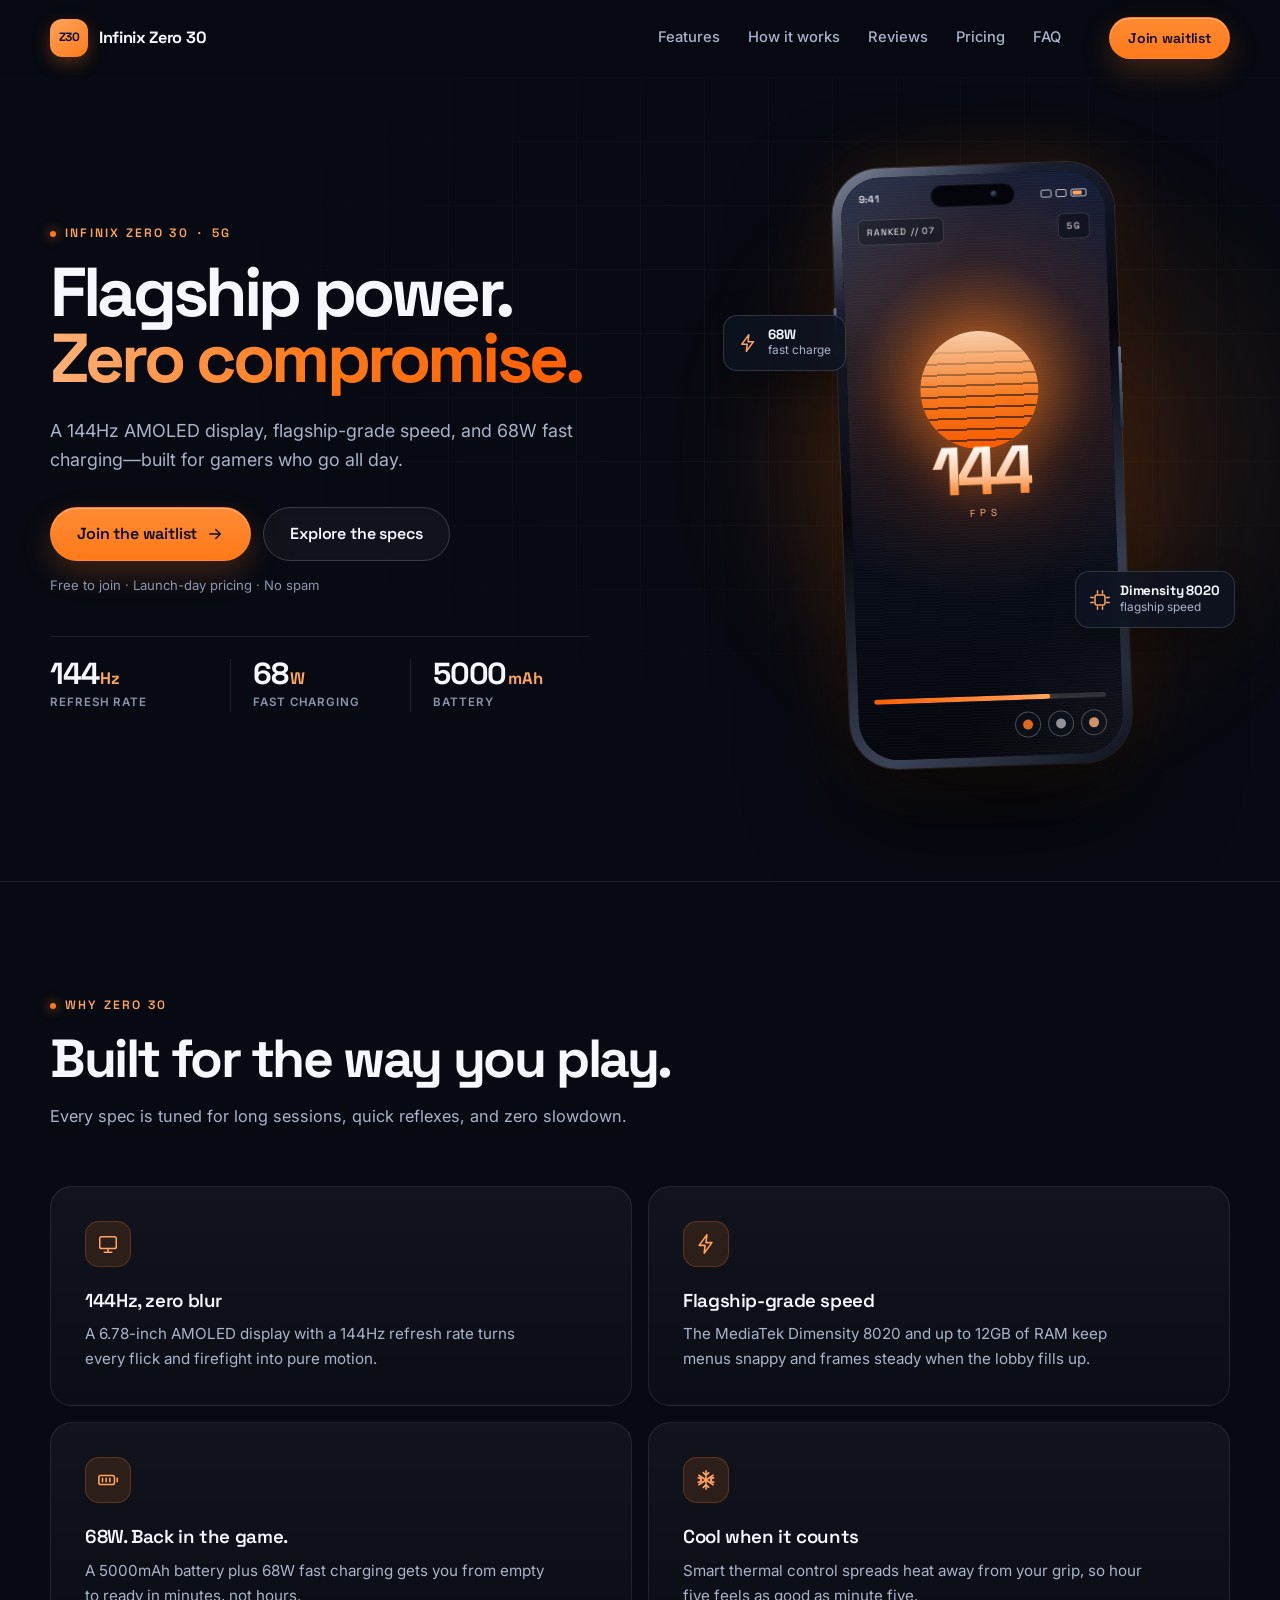
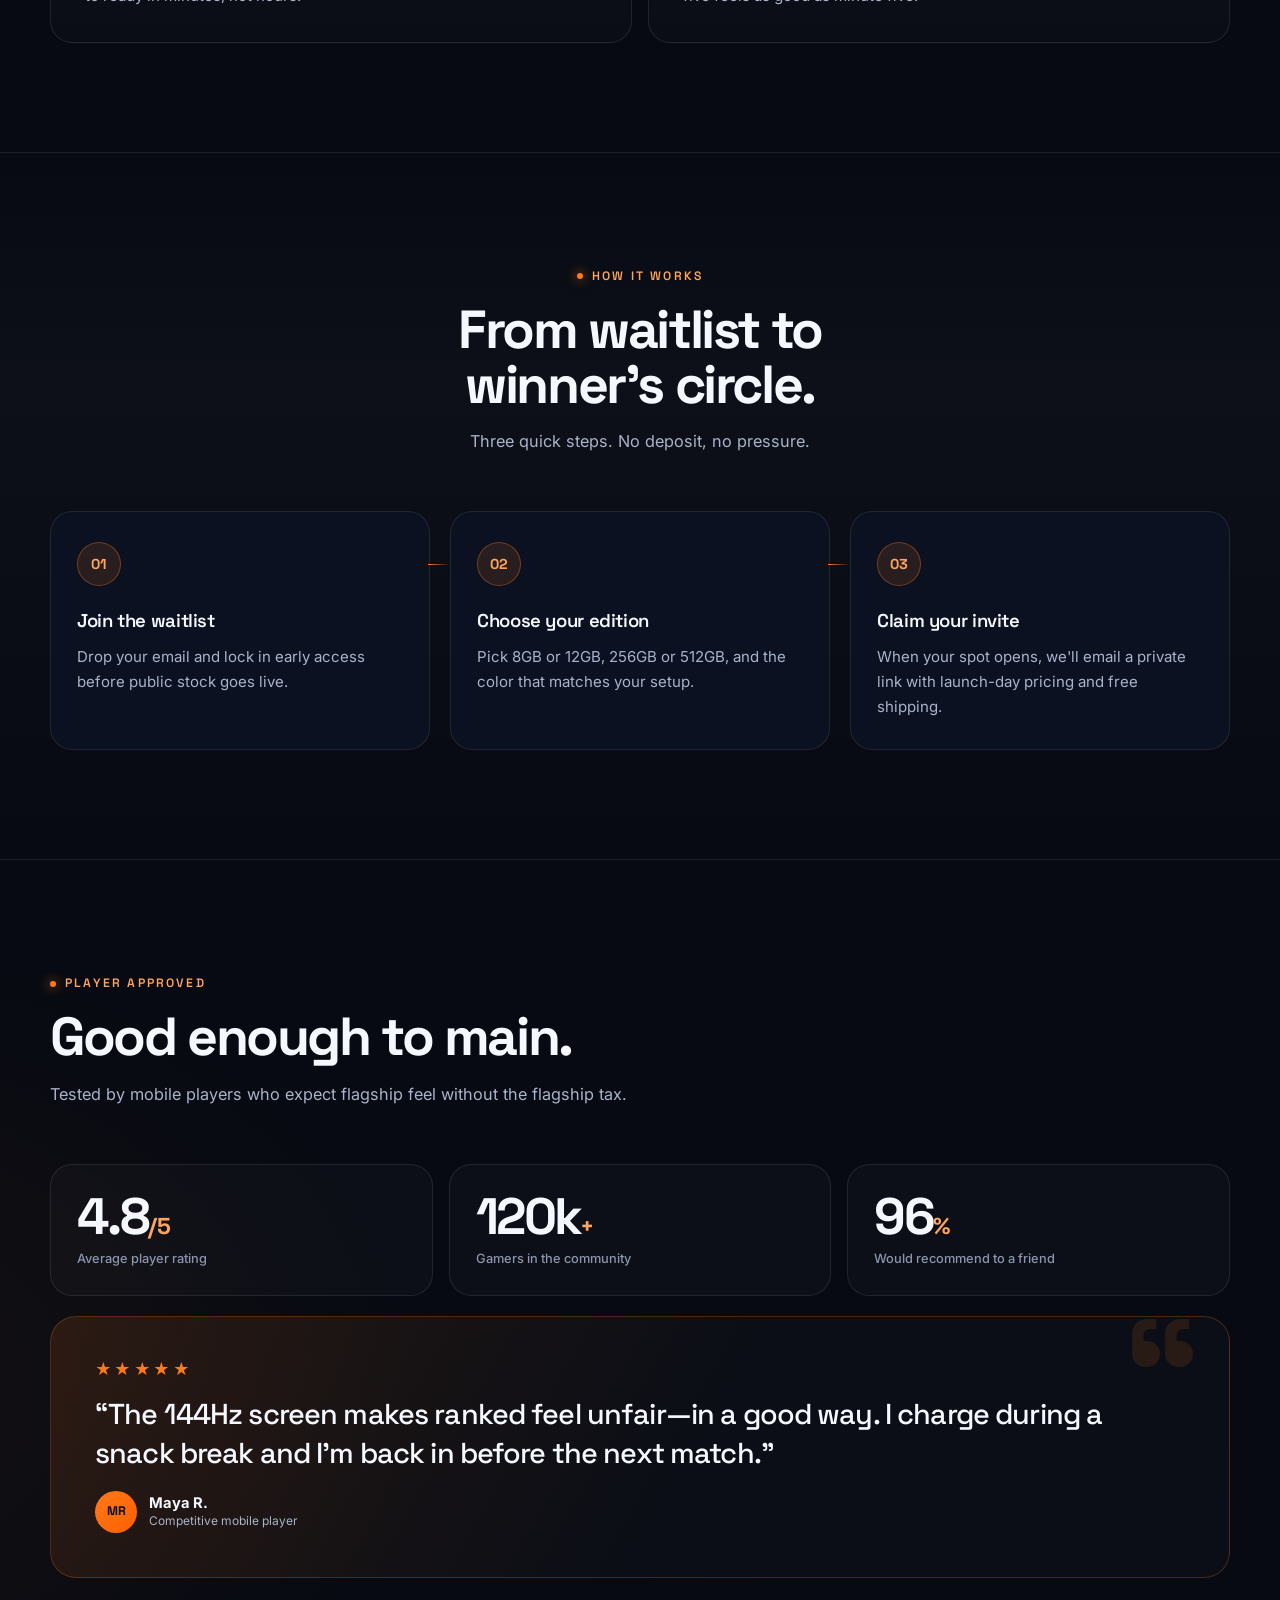
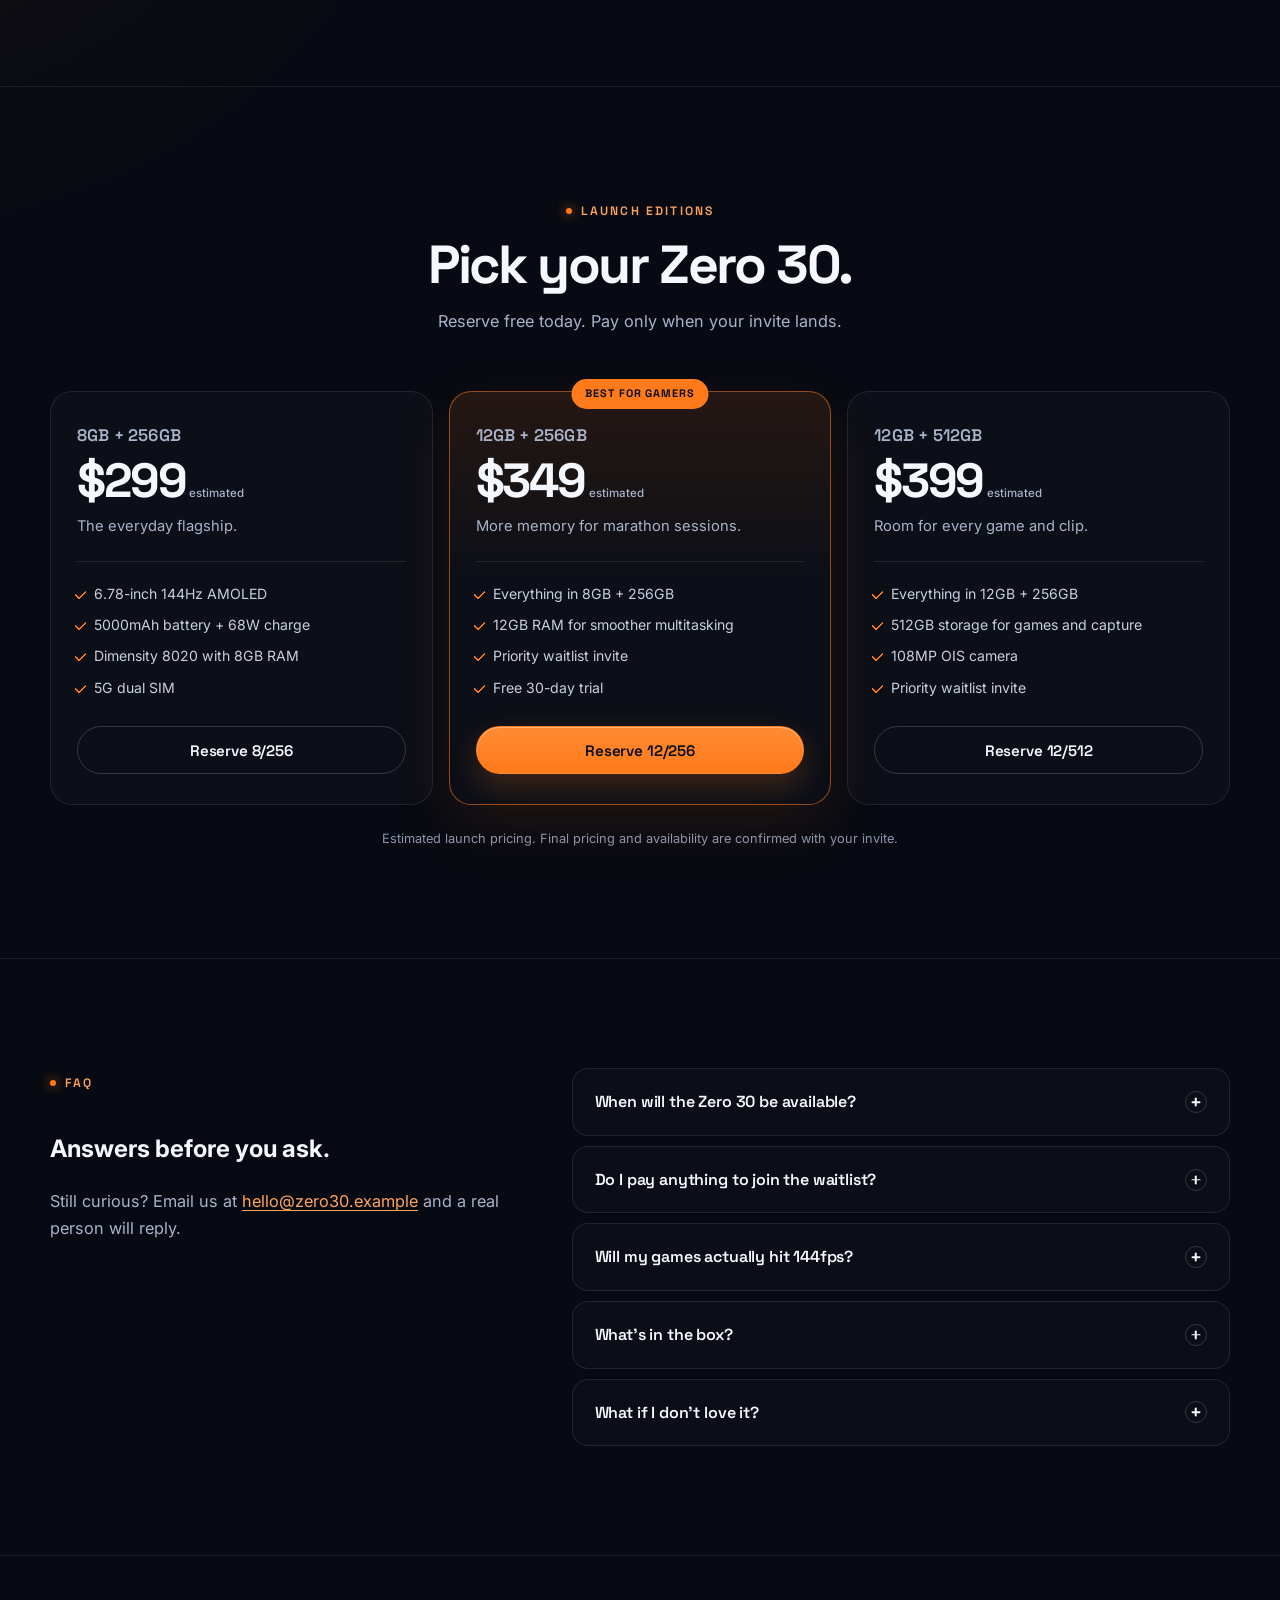
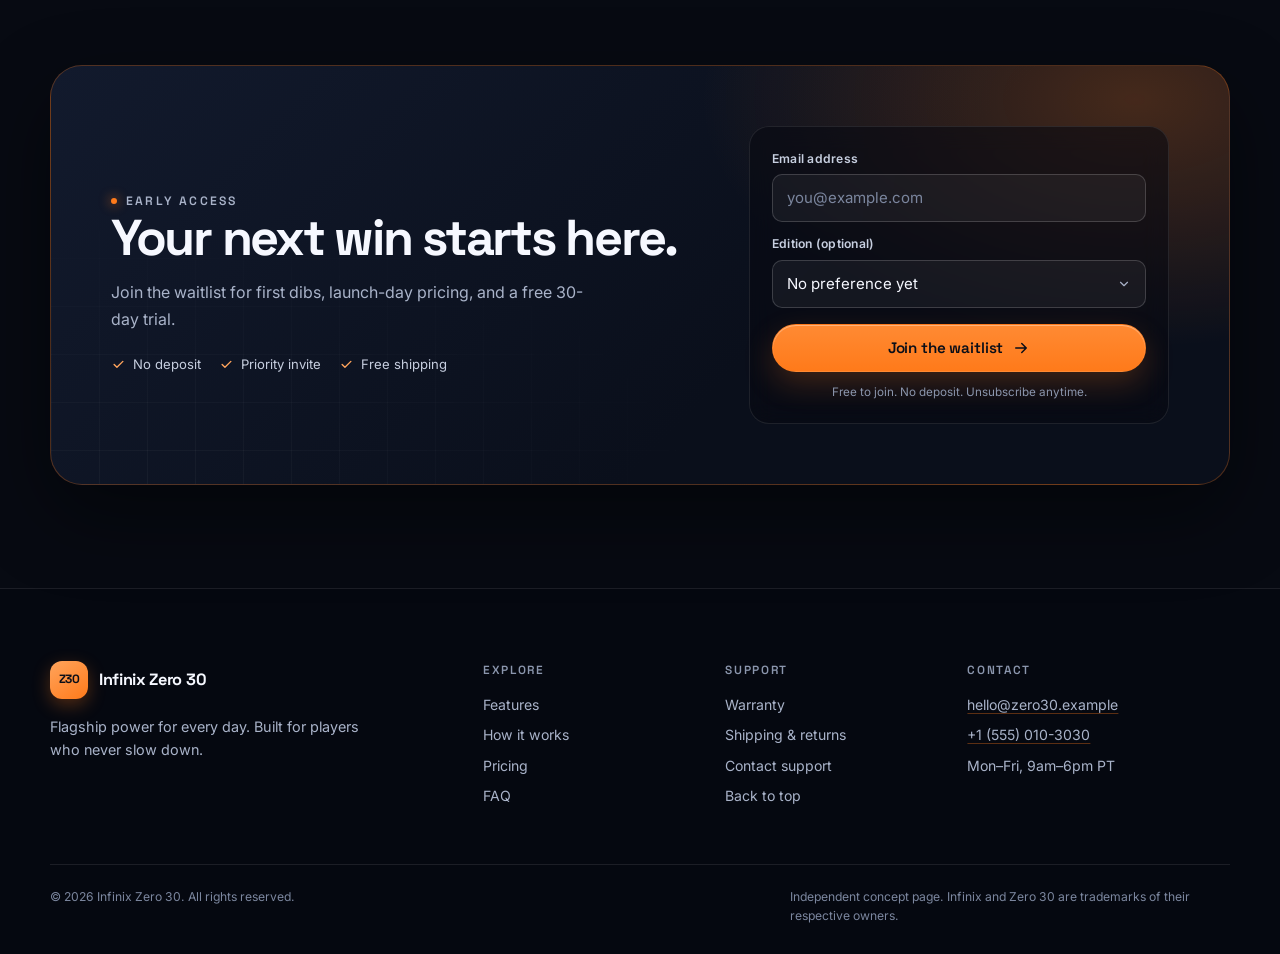
==== index.html @ e3f14ef0 "Save game and conversation for issue #2 Run: 40591193349" ====
<!DOCTYPE html>
<html lang="en">
<head>
  <meta charset="UTF-8">
  <meta name="viewport" content="width=device-width, initial-scale=1">
  <meta name="theme-color" content="#070a12">
  <meta name="description" content="Infinix Zero 30: a 144Hz flagship for gamers with 68W fast charging, 5G speed, and all-day battery. Join the free waitlist for early access.">
  <meta property="og:title" content="Infinix Zero 30 — Flagship Power. Zero Compromise.">
  <meta property="og:description" content="A 144Hz AMOLED display, flagship-grade speed, and 68W fast charging—built for gamers who go all day.">
  <meta property="og:type" content="website">
  <title>Infinix Zero 30 — Flagship Power. Zero Compromise.</title>
  <link rel="icon" href="data:image/svg+xml,%3Csvg xmlns='http://www.w3.org/2000/svg' viewBox='0 0 64 64'%3E%3Crect width='64' height='64' rx='16' fill='%23ff7a1a'/%3E%3Ctext x='32' y='44' font-family='Arial, sans-serif' font-size='30' font-weight='800' text-anchor='middle' fill='%23070a12'%3EZ30%3C/text%3E%3C/svg%3E">
  <link rel="preconnect" href="https://fonts.googleapis.com">
  <link rel="preconnect" href="https://fonts.gstatic.com" crossorigin>
  <link href="https://fonts.googleapis.com/css2?family=Inter:wght@400;500;600&family=Space+Grotesk:wght@500;600;700&display=swap" rel="stylesheet">
  <script>document.documentElement.classList.add('js');</script>
  <style>
    :root {
      --bg: #070a12;
      --bg-elev: #0b1120;
      --surface: #101728;
      --text: #f6f8ff;
      --muted: #a9b3c9;
      --faint: #8b96ad;
      --line: rgba(255, 255, 255, 0.09);
      --line-strong: rgba(255, 255, 255, 0.17);
      --orange: #ff7a1a;
      --orange-2: #ffa45c;
      --orange-deep: #ff5e00;
      --orange-dim: rgba(255, 122, 26, 0.12);
      --radius: 22px;
      --radius-sm: 14px;
      --shadow: 0 30px 80px rgba(0, 0, 0, 0.45);
      --container: 1180px;
      --font-display: "Space Grotesk", ui-sans-serif, system-ui, -apple-system, "Segoe UI", sans-serif;
      --font-body: "Inter", ui-sans-serif, system-ui, -apple-system, "Segoe UI", sans-serif;
      color-scheme: dark;
    }

    *, *::before, *::after { box-sizing: border-box; }

    html {
      scroll-behavior: smooth;
      scroll-padding-top: 96px;
      -webkit-text-size-adjust: 100%;
    }

    body {
      margin: 0;
      overflow-x: clip;
      background:
        radial-gradient(1100px 700px at 82% -10%, rgba(255, 122, 26, 0.13), transparent 60%),
        radial-gradient(900px 700px at -12% 52%, rgba(255, 122, 26, 0.05), transparent 65%),
        var(--bg);
      color: var(--text);
      font-family: var(--font-body);
      font-size: 16px;
      line-height: 1.6;
      -webkit-font-smoothing: antialiased;
      text-rendering: optimizeLegibility;
    }

    img, svg { display: block; max-width: 100%; }
    a { color: inherit; text-decoration: none; }
    button, input, select { font: inherit; }
    option { background: var(--surface); color: var(--text); }

    ::selection { background: var(--orange); color: #0a0e18; }

    :focus-visible {
      outline: 3px solid var(--orange);
      outline-offset: 3px;
      border-radius: 8px;
    }

    .container {
      width: min(var(--container), calc(100% - 48px));
      margin-inline: auto;
    }

    .skip-link {
      position: fixed;
      top: 12px;
      left: 12px;
      z-index: 1000;
      padding: 12px 18px;
      border-radius: 10px;
      background: var(--orange);
      color: #0a0e18;
      font-weight: 700;
      transform: translateY(-160%);
      transition: transform 0.2s ease;
    }
    .skip-link:focus { transform: none; }
    #main:focus { outline: none; }

    .js [data-reveal] {
      opacity: 0;
      transform: translateY(20px);
      transition: opacity 0.7s ease, transform 0.7s cubic-bezier(0.2, 0.8, 0.2, 1);
      transition-delay: var(--delay, 0ms);
    }
    .js [data-reveal].is-visible { opacity: 1; transform: none; }

    .site-header {
      position: sticky;
      top: 0;
      z-index: 100;
      background: rgba(7, 10, 18, 0.72);
      border-bottom: 1px solid transparent;
      backdrop-filter: blur(18px);
      -webkit-backdrop-filter: blur(18px);
      transition: background 0.25s ease, border-color 0.25s ease, box-shadow 0.25s ease;
    }
    .site-header.is-scrolled {
      background: rgba(7, 10, 18, 0.92);
      border-bottom-color: var(--line);
      box-shadow: 0 10px 30px rgba(0, 0, 0, 0.26);
    }

    .scroll-progress {
      position: absolute;
      left: 0;
      bottom: -1px;
      width: 100%;
      height: 2px;
      background: linear-gradient(90deg, var(--orange-deep), var(--orange-2));
      transform: scaleX(0);
      transform-origin: left;
      will-change: transform;
      pointer-events: none;
    }

    .header-inner {
      display: flex;
      align-items: center;
      gap: 28px;
      min-height: 76px;
    }

    .brand {
      display: inline-flex;
      align-items: center;
      gap: 11px;
      font-family: var(--font-display);
      font-weight: 700;
      letter-spacing: -0.02em;
      white-space: nowrap;
    }
    .brand-mark {
      display: grid;
      place-items: center;
      width: 38px;
      height: 38px;
      border-radius: 12px;
      background: linear-gradient(145deg, var(--orange-2), var(--orange));
      color: #0a0e18;
      font-size: 12px;
      font-weight: 800;
      letter-spacing: -0.04em;
      box-shadow: 0 6px 18px rgba(255, 122, 26, 0.3);
    }
    .brand-text { font-size: 1.02rem; line-height: 1.1; }
    .brand-text strong { font-weight: 700; }

    .primary-nav { margin-left: auto; }
    .nav-list {
      display: flex;
      align-items: center;
      gap: 4px;
      margin: 0;
      padding: 0;
      list-style: none;
    }
    .nav-link {
      display: inline-flex;
      align-items: center;
      min-height: 44px;
      padding: 0 12px;
      border-radius: 10px;
      color: var(--muted);
      font-size: 0.92rem;
      font-weight: 500;
      transition: color 0.2s ease, background 0.2s ease;
    }
    .nav-link:hover { color: var(--text); background: rgba(255, 255, 255, 0.05); }
    .nav-link[aria-current="true"] {
      color: var(--orange-2);
      background: rgba(255, 122, 26, 0.1);
    }
    .nav-cta-item { display: none; }

    .header-actions {
      display: flex;
      align-items: center;
      gap: 10px;
      margin-left: 8px;
    }

    .menu-toggle {
      display: none;
      align-items: center;
      justify-content: center;
      width: 44px;
      height: 44px;
      padding: 0;
      border: 1px solid var(--line-strong);
      border-radius: 12px;
      background: rgba(255, 255, 255, 0.04);
      color: var(--text);
      cursor: pointer;
    }
    .menu-icon { display: grid; gap: 4px; width: 20px; }
    .menu-icon span {
      display: block;
      height: 2px;
      border-radius: 2px;
      background: currentColor;
      transition: transform 0.2s ease, opacity 0.2s ease;
    }
    .site-header.menu-open .menu-icon span:nth-child(1) { transform: translateY(6px) rotate(45deg); }
    .site-header.menu-open .menu-icon span:nth-child(2) { opacity: 0; }
    .site-header.menu-open .menu-icon span:nth-child(3) { transform: translateY(-6px) rotate(-45deg); }

    .btn {
      display: inline-flex;
      align-items: center;
      justify-content: center;
      gap: 9px;
      min-height: 48px;
      padding: 0 22px;
      border: 1px solid transparent;
      border-radius: 999px;
      font-family: var(--font-display);
      font-size: 0.95rem;
      font-weight: 600;
      line-height: 1;
      letter-spacing: -0.01em;
      text-align: center;
      cursor: pointer;
      transition: transform 0.2s ease, background 0.2s ease, border-color 0.2s ease, box-shadow 0.2s ease, color 0.2s ease;
    }
    .btn svg { width: 18px; height: 18px; flex: none; transition: transform 0.2s ease; }
    .btn:hover .arrow { transform: translateX(3px); }
    .btn-primary {
      background: linear-gradient(180deg, #ff8a33, var(--orange));
      color: #0a0e18;
      box-shadow: 0 12px 30px rgba(255, 122, 26, 0.22), inset 0 1px 0 rgba(255, 255, 255, 0.35);
    }
    .btn-primary:hover {
      background: linear-gradient(180deg, #ff9a4d, var(--orange-2));
      transform: translateY(-2px);
      box-shadow: 0 16px 36px rgba(255, 122, 26, 0.32);
    }
    .btn-ghost {
      background: rgba(255, 255, 255, 0.04);
      border-color: var(--line-strong);
      color: var(--text);
      backdrop-filter: blur(6px);
      -webkit-backdrop-filter: blur(6px);
    }
    .btn-ghost:hover {
      background: rgba(255, 255, 255, 0.08);
      border-color: rgba(255, 255, 255, 0.3);
      transform: translateY(-2px);
    }
    .btn-outline { background: transparent; border-color: var(--line-strong); color: var(--text); }
    .btn-outline:hover { background: var(--orange-dim); border-color: var(--orange); color: var(--orange-2); }
    .btn-small { min-height: 42px; padding: 0 18px; font-size: 0.88rem; }
    .btn-lg { min-height: 54px; padding: 0 26px; font-size: 1rem; }

    .hero {
      position: relative;
      overflow: clip;
      padding-block: clamp(52px, 7vw, 88px) clamp(72px, 9vw, 122px);
    }
    .hero::before {
      content: "";
      position: absolute;
      inset: 0;
      background-image:
        linear-gradient(rgba(255, 255, 255, 0.035) 1px, transparent 1px),
        linear-gradient(90deg, rgba(255, 255, 255, 0.035) 1px, transparent 1px);
      background-size: 64px 64px;
      -webkit-mask-image: radial-gradient(ellipse 78% 68% at 68% 34%, #000 18%, transparent 74%);
      mask-image: radial-gradient(ellipse 78% 68% at 68% 34%, #000 18%, transparent 74%);
      pointer-events: none;
    }
    .hero-glow {
      position: absolute;
      top: 2%;
      right: -8%;
      width: min(720px, 70vw);
      aspect-ratio: 1;
      border-radius: 50%;
      background: radial-gradient(circle, rgba(255, 122, 26, 0.18), transparent 66%);
      filter: blur(24px);
      pointer-events: none;
    }

    .hero-grid {
      position: relative;
      z-index: 1;
      display: grid;
      grid-template-columns: minmax(0, 1.12fr) minmax(0, 0.88fr);
      gap: clamp(32px, 4vw, 56px);
      align-items: center;
    }

    .eyebrow {
      display: inline-flex;
      align-items: center;
      gap: 9px;
      margin: 0 0 18px;
      color: var(--orange-2);
      font-family: var(--font-display);
      font-size: 0.76rem;
      font-weight: 600;
      letter-spacing: 0.18em;
      line-height: 1.4;
      text-transform: uppercase;
    }
    .eyebrow::before {
      content: "";
      width: 6px;
      height: 6px;
      flex: none;
      border-radius: 50%;
      background: var(--orange);
      box-shadow: 0 0 12px var(--orange);
    }

    .hero h1 {
      margin: 0;
      font-family: var(--font-display);
      font-size: clamp(2.9rem, 5.4vw, 4.5rem);
      font-weight: 700;
      line-height: 0.95;
      letter-spacing: -0.055em;
      text-wrap: balance;
    }
    .accent-text {
      background: linear-gradient(100deg, #ffb27a 0%, var(--orange) 48%, var(--orange-deep) 100%);
      -webkit-background-clip: text;
      background-clip: text;
      color: transparent;
    }
    .hero-sub {
      max-width: 52ch;
      margin: 24px 0 0;
      color: var(--muted);
      font-size: clamp(1.03rem, 1.4vw, 1.16rem);
      line-height: 1.65;
    }
    .hero-actions {
      display: flex;
      flex-wrap: wrap;
      gap: 12px;
      margin-top: 32px;
    }
    .hero-note {
      margin: 14px 0 0;
      color: var(--faint);
      font-size: 0.82rem;
    }

    .hero-stats {
      display: grid;
      grid-template-columns: repeat(3, minmax(0, 1fr));
      max-width: 540px;
      margin: 40px 0 0;
      padding: 22px 0 0;
      border-top: 1px solid var(--line);
    }
    .hero-stats > div { display: flex; flex-direction: column; min-width: 0; }
    .hero-stats > div + div { padding-left: 22px; border-left: 1px solid var(--line); }
    .hero-stats dt {
      order: 2;
      margin-top: 4px;
      color: var(--faint);
      font-size: 0.72rem;
      font-weight: 600;
      letter-spacing: 0.08em;
      text-transform: uppercase;
    }
    .hero-stats dd {
      order: 1;
      margin: 0;
      font-family: var(--font-display);
      font-size: clamp(1.45rem, 2.4vw, 1.9rem);
      font-weight: 700;
      line-height: 1;
      letter-spacing: -0.04em;
    }
    .hero-stats dd span {
      margin-left: 2px;
      color: var(--orange-2);
      font-size: 0.55em;
      letter-spacing: 0;
    }

    .hero-visual {
      position: relative;
      display: grid;
      place-items: center;
      min-width: 0;
    }
    .hero-halo {
      position: absolute;
      width: min(580px, 100%);
      aspect-ratio: 1;
      border-radius: 50%;
      background: radial-gradient(circle, rgba(255, 122, 26, 0.3), rgba(255, 122, 26, 0.05) 46%, transparent 70%);
      filter: blur(24px);
      pointer-events: none;
    }
    .phone-stage {
      position: relative;
      display: grid;
      place-items: center;
      width: min(100%, 540px);
      min-height: clamp(520px, 46vw, 630px);
    }

    .phone {
      position: relative;
      z-index: 2;
      width: clamp(248px, 22vw, 298px);
      aspect-ratio: 9 / 19.2;
      padding: 9px;
      border-radius: 48px;
      background: linear-gradient(145deg, #7f879b 0%, #1a2030 18%, #06080d 45%, #3b4357 78%, #0e121c 100%);
      box-shadow:
        0 40px 100px rgba(0, 0, 0, 0.65),
        0 0 0 1px rgba(255, 255, 255, 0.14),
        0 0 80px rgba(255, 122, 26, 0.16);
      transform: rotate(-2deg);
      animation: float 7s ease-in-out infinite;
    }
    .phone::before,
    .phone::after {
      content: "";
      position: absolute;
      width: 3px;
      border-radius: 3px;
      background: linear-gradient(#697289, #222938);
    }
    .phone::before { left: -2px; top: 23%; height: 50px; }
    .phone::after { right: -2px; top: 31%; height: 82px; }

    .phone-screen {
      position: relative;
      height: 100%;
      overflow: hidden;
      isolation: isolate;
      border-radius: 40px;
      background: #070b14;
    }
    .phone-screen::after {
      content: "";
      position: absolute;
      inset: 0;
      z-index: 8;
      background: linear-gradient(120deg, rgba(255, 255, 255, 0.1) 0%, transparent 28%, transparent 72%, rgba(255, 255, 255, 0.04) 100%);
      pointer-events: none;
    }
    .phone-notch {
      position: absolute;
      top: 10px;
      left: 50%;
      z-index: 10;
      width: 84px;
      height: 22px;
      border-radius: 999px;
      background: #03050a;
      box-shadow: inset 0 0 0 1px rgba(255, 255, 255, 0.06);
      transform: translateX(-50%);
    }
    .phone-notch::after {
      content: "";
      position: absolute;
      top: 7px;
      right: 17px;
      width: 7px;
      height: 7px;
      border-radius: 50%;
      background: radial-gradient(circle at 35% 35%, #4a5570, #0a0d14 70%);
    }
    .phone-status {
      position: absolute;
      top: 0;
      left: 0;
      z-index: 9;
      display: flex;
      align-items: center;
      justify-content: space-between;
      width: 100%;
      padding: 14px 18px 0;
      color: rgba(255, 255, 255, 0.88);
      font-family: var(--font-display);
      font-size: 10px;
      font-weight: 600;
      letter-spacing: 0.02em;
    }
    .status-icons { display: inline-flex; align-items: center; gap: 4px; }
    .status-icons i { display: inline-block; width: 11px; height: 8px; border: 1px solid rgba(255, 255, 255, 0.7); border-radius: 2px; }
    .status-icons i:last-child { width: 16px; position: relative; }
    .status-icons i:last-child::after {
      content: "";
      position: absolute;
      inset: 1px;
      border-radius: 1px;
      background: linear-gradient(90deg, var(--orange-2) 76%, transparent 76%);
    }

    .game-scene {
      position: absolute;
      inset: 0;
      overflow: hidden;
      background:
        radial-gradient(circle at 50% 34%, rgba(255, 122, 26, 0.5) 0%, rgba(255, 90, 0, 0.13) 28%, transparent 56%),
        linear-gradient(180deg, #121d38 0%, #0a1020 46%, #05070d 100%);
    }
    .game-scene::before {
      content: "";
      position: absolute;
      inset: 0;
      background-image: repeating-linear-gradient(0deg, rgba(255, 255, 255, 0.035) 0 1px, transparent 1px 3px);
      opacity: 0.55;
      pointer-events: none;
    }
    .game-sun {
      position: absolute;
      top: 37%;
      left: 50%;
      width: 118px;
      aspect-ratio: 1;
      border-radius: 50%;
      background: linear-gradient(180deg, #ffd7b3, var(--orange) 58%, var(--orange-deep));
      box-shadow: 0 0 70px rgba(255, 122, 26, 0.7);
      transform: translate(-50%, -50%);
      opacity: 0.95;
    }
    .game-sun::after {
      content: "";
      position: absolute;
      inset: 0;
      border-radius: 50%;
      background: repeating-linear-gradient(180deg, transparent 0 9px, rgba(10, 14, 24, 0.62) 9px 11px);
      -webkit-mask-image: linear-gradient(180deg, transparent 8%, #000 60%);
      mask-image: linear-gradient(180deg, transparent 8%, #000 60%);
    }
    .game-grid {
      position: absolute;
      right: -46%;
      bottom: -13%;
      left: -46%;
      height: 55%;
      background-image:
        linear-gradient(rgba(255, 122, 26, 0.42) 1px, transparent 1px),
        linear-gradient(90deg, rgba(255, 122, 26, 0.42) 1px, transparent 1px);
      background-size: 38px 28px;
      opacity: 0.55;
      transform: perspective(240px) rotateX(58deg);
      transform-origin: bottom center;
      -webkit-mask-image: linear-gradient(transparent 0%, #000 34%);
      mask-image: linear-gradient(transparent 0%, #000 34%);
    }
    .game-hud-top {
      position: absolute;
      top: 42px;
      right: 16px;
      left: 16px;
      z-index: 4;
      display: flex;
      justify-content: space-between;
      color: #fff;
      font-family: var(--font-display);
      font-size: 9px;
      letter-spacing: 0.12em;
      text-transform: uppercase;
    }
    .hud-pill {
      padding: 5px 8px;
      border: 1px solid rgba(255, 255, 255, 0.14);
      border-radius: 6px;
      background: rgba(8, 12, 22, 0.55);
      backdrop-filter: blur(6px);
      -webkit-backdrop-filter: blur(6px);
    }
    .fps-block {
      position: absolute;
      top: 53%;
      left: 50%;
      z-index: 3;
      font-family: var(--font-display);
      text-align: center;
      transform: translate(-50%, -50%);
    }
    .fps-block strong {
      display: block;
      font-size: 68px;
      font-weight: 700;
      line-height: 0.8;
      letter-spacing: -0.08em;
      background: linear-gradient(180deg, #fff, #ffc49a 58%, var(--orange));
      -webkit-background-clip: text;
      background-clip: text;
      color: transparent;
      filter: drop-shadow(0 6px 20px rgba(255, 122, 26, 0.35));
    }
    .fps-block span {
      display: block;
      margin-top: 7px;
      margin-left: 0.5em;
      color: #ffb27a;
      font-size: 10px;
      letter-spacing: 0.5em;
      text-transform: uppercase;
    }
    .game-hud-bottom {
      position: absolute;
      right: 16px;
      bottom: 18px;
      left: 16px;
      z-index: 4;
    }
    .health {
      height: 5px;
      margin-bottom: 12px;
      overflow: hidden;
      border-radius: 999px;
      background: rgba(255, 255, 255, 0.14);
    }
    .health span {
      display: block;
      width: 76%;
      height: 100%;
      border-radius: inherit;
      background: linear-gradient(90deg, var(--orange-deep), var(--orange-2));
      box-shadow: 0 0 12px rgba(255, 122, 26, 0.8);
    }
    .abilities { display: flex; justify-content: flex-end; gap: 7px; }
    .abilities i {
      position: relative;
      width: 26px;
      height: 26px;
      border: 1px solid rgba(255, 255, 255, 0.25);
      border-radius: 50%;
      background: rgba(8, 12, 22, 0.55);
    }
    .abilities i::after {
      content: "";
      position: absolute;
      inset: 7px;
      border-radius: 50%;
      background: rgba(255, 122, 26, 0.85);
    }
    .abilities i:nth-child(2)::after { background: rgba(255, 255, 255, 0.55); }
    .abilities i:nth-child(3)::after { background: rgba(255, 178, 122, 0.8); }

    .spec-chip {
      position: absolute;
      z-index: 3;
      display: flex;
      align-items: center;
      gap: 10px;
      max-width: 190px;
      padding: 11px 14px;
      border: 1px solid rgba(255, 255, 255, 0.15);
      border-radius: 14px;
      background: rgba(14, 20, 34, 0.84);
      box-shadow: 0 18px 40px rgba(0, 0, 0, 0.35);
      color: var(--muted);
      font-size: 0.74rem;
      line-height: 1.35;
      backdrop-filter: blur(14px);
      -webkit-backdrop-filter: blur(14px);
      animation: chipFloat 7s ease-in-out infinite;
    }
    .spec-chip svg { width: 20px; height: 20px; flex: none; color: var(--orange-2); }
    .spec-chip strong {
      display: block;
      color: var(--text);
      font-family: var(--font-display);
      font-size: 0.84rem;
      letter-spacing: -0.01em;
      line-height: 1.2;
    }
    .chip-charge { top: 25%; left: -2%; }
    .chip-chipset { right: -1%; bottom: 23%; animation-delay: -3.5s; }

    .section {
      position: relative;
      padding-block: clamp(72px, 8.5vw, 118px);
      border-top: 1px solid var(--line);
    }
    .section-head { max-width: 720px; margin-bottom: clamp(34px, 5vw, 56px); }
    .section-head.center { margin-inline: auto; text-align: center; }
    .section-head h2 {
      margin: 0;
      font-family: var(--font-display);
      font-size: clamp(2rem, 4.2vw, 3.35rem);
      font-weight: 700;
      line-height: 1.02;
      letter-spacing: -0.045em;
      text-wrap: balance;
    }
    .section-sub {
      max-width: 60ch;
      margin: 16px 0 0;
      color: var(--muted);
      font-size: 1.02rem;
      line-height: 1.65;
    }
    .section-head.center .section-sub { margin-inline: auto; }
    .section-sub a {
      color: var(--orange-2);
      text-decoration: underline;
      text-decoration-thickness: 1px;
      text-underline-offset: 3px;
    }
    .section-sub a:hover { color: var(--text); }

    .feature-grid {
      display: grid;
      grid-template-columns: repeat(2, minmax(0, 1fr));
      gap: 16px;
      margin: 0;
      padding: 0;
      list-style: none;
    }
    .feature-card {
      position: relative;
      overflow: hidden;
      padding: clamp(24px, 3vw, 34px);
      border: 1px solid var(--line);
      border-radius: var(--radius);
      background: linear-gradient(180deg, rgba(255, 255, 255, 0.045), rgba(255, 255, 255, 0.015));
      transition: transform 0.25s ease, border-color 0.25s ease, background 0.25s ease;
    }
    .feature-card::after {
      content: "";
      position: absolute;
      inset: 0;
      background: radial-gradient(420px 210px at 100% 0%, rgba(255, 122, 26, 0.14), transparent 70%);
      opacity: 0;
      transition: opacity 0.25s ease;
      pointer-events: none;
    }
    .feature-card:hover {
      transform: translateY(-4px);
      border-color: rgba(255, 122, 26, 0.4);
      background: linear-gradient(180deg, rgba(255, 255, 255, 0.06), rgba(255, 255, 255, 0.02));
    }
    .feature-card:hover::after { opacity: 1; }
    .feature-icon {
      display: grid;
      place-items: center;
      width: 46px;
      height: 46px;
      margin-bottom: 22px;
      border: 1px solid rgba(255, 122, 26, 0.25);
      border-radius: 14px;
      background: var(--orange-dim);
      color: var(--orange-2);
    }
    .feature-icon svg { width: 22px; height: 22px; }
    .feature-card h3 {
      margin: 0 0 9px;
      font-family: var(--font-display);
      font-size: 1.17rem;
      font-weight: 600;
      line-height: 1.25;
      letter-spacing: -0.02em;
    }
    .feature-card p {
      max-width: 46ch;
      margin: 0;
      color: var(--muted);
      font-size: 0.95rem;
      line-height: 1.65;
    }

    .how { background: linear-gradient(180deg, transparent, rgba(255, 255, 255, 0.022) 32%, transparent); }
    .steps {
      display: grid;
      grid-template-columns: repeat(3, minmax(0, 1fr));
      gap: 20px;
      margin: 0;
      padding: 0;
      list-style: none;
    }
    .step {
      position: relative;
      padding: 30px 26px 30px;
      border: 1px solid var(--line);
      border-radius: var(--radius);
      background: var(--bg-elev);
    }
    .step:not(:last-child)::after {
      content: "";
      position: absolute;
      top: 52px;
      right: -21px;
      width: 22px;
      height: 1px;
      background: linear-gradient(90deg, var(--orange), transparent);
    }
    .step-num {
      display: inline-flex;
      align-items: center;
      justify-content: center;
      width: 44px;
      height: 44px;
      margin-bottom: 20px;
      border: 1px solid rgba(255, 122, 26, 0.35);
      border-radius: 50%;
      background: var(--orange-dim);
      color: var(--orange-2);
      font-family: var(--font-display);
      font-size: 0.9rem;
      font-weight: 700;
    }
    .step h3 {
      margin: 0 0 9px;
      font-family: var(--font-display);
      font-size: 1.16rem;
      font-weight: 600;
      letter-spacing: -0.02em;
    }
    .step p { margin: 0; color: var(--muted); font-size: 0.94rem; line-height: 1.65; }

    .proof-stats {
      display: grid;
      grid-template-columns: repeat(3, minmax(0, 1fr));
      gap: 16px;
      margin: 0 0 20px;
    }
    .proof-stats > div {
      display: flex;
      flex-direction: column;
      padding: 26px;
      border: 1px solid var(--line);
      border-radius: var(--radius);
      background: rgba(255, 255, 255, 0.025);
    }
    .proof-stats dt {
      order: 2;
      margin-top: 8px;
      color: var(--faint);
      font-size: 0.8rem;
      font-weight: 500;
      line-height: 1.45;
    }
    .proof-stats dd {
      order: 1;
      margin: 0;
      font-family: var(--font-display);
      font-size: clamp(2.15rem, 4vw, 3.2rem);
      font-weight: 700;
      line-height: 1;
      letter-spacing: -0.05em;
    }
    .proof-stats dd span { color: var(--orange-2); font-size: 0.45em; letter-spacing: 0; }
    .quote-card {
      position: relative;
      overflow: hidden;
      display: flex;
      flex-direction: column;
      gap: 18px;
      margin: 0;
      padding: clamp(26px, 4vw, 44px);
      border: 1px solid rgba(255, 122, 26, 0.24);
      border-radius: calc(var(--radius) + 4px);
      background: linear-gradient(120deg, rgba(255, 122, 26, 0.12), rgba(255, 255, 255, 0.02) 55%);
    }
    .quote-card::before {
      content: "\201C";
      position: absolute;
      top: -18px;
      right: 28px;
      color: rgba(255, 122, 26, 0.12);
      font-family: var(--font-display);
      font-size: 150px;
      font-weight: 700;
      line-height: 1;
      pointer-events: none;
    }
    .stars { color: var(--orange); font-size: 1rem; letter-spacing: 0.15em; line-height: 1; }
    .quote-card blockquote {
      max-width: 58ch;
      margin: 0;
      font-family: var(--font-display);
      font-size: clamp(1.3rem, 2.4vw, 1.8rem);
      font-weight: 500;
      line-height: 1.35;
      letter-spacing: -0.03em;
    }
    .quote-card figcaption { display: flex; align-items: center; gap: 12px; font-size: 0.9rem; }
    .avatar {
      display: grid;
      place-items: center;
      width: 42px;
      height: 42px;
      flex: none;
      border-radius: 50%;
      background: linear-gradient(135deg, var(--orange), var(--orange-deep));
      color: #0a0e18;
      font-family: var(--font-display);
      font-size: 0.78rem;
      font-weight: 700;
    }
    .quote-card figcaption strong { display: block; color: var(--text); font-size: 0.92rem; line-height: 1.3; }
    .quote-card figcaption small { display: block; color: var(--muted); line-height: 1.35; }

    .pricing-grid {
      display: grid;
      grid-template-columns: repeat(3, minmax(0, 1fr));
      gap: 16px;
      align-items: stretch;
    }
    .price-card {
      position: relative;
      display: flex;
      flex-direction: column;
      padding: 30px 26px;
      border: 1px solid var(--line);
      border-radius: var(--radius);
      background: rgba(255, 255, 255, 0.025);
    }
    .price-card.featured {
      border-color: rgba(255, 122, 26, 0.55);
      background: linear-gradient(180deg, rgba(255, 122, 26, 0.12), rgba(255, 255, 255, 0.025) 46%);
      box-shadow: 0 20px 60px rgba(255, 122, 26, 0.1);
      transform: translateY(-6px);
    }
    .popular-badge {
      position: absolute;
      top: -13px;
      left: 50%;
      padding: 6px 14px;
      border-radius: 999px;
      background: var(--orange);
      color: #0a0e18;
      font-family: var(--font-display);
      font-size: 0.68rem;
      font-weight: 700;
      letter-spacing: 0.08em;
      text-transform: uppercase;
      white-space: nowrap;
      transform: translateX(-50%);
    }
    .price-card h3 {
      margin: 0 0 8px;
      color: var(--muted);
      font-family: var(--font-display);
      font-size: 1.05rem;
      font-weight: 600;
      letter-spacing: 0.01em;
    }
    .price-tag {
      margin: 0;
      font-family: var(--font-display);
      font-size: clamp(2.35rem, 4vw, 3rem);
      font-weight: 700;
      line-height: 1;
      letter-spacing: -0.05em;
    }
    .price-tag small {
      margin-left: 4px;
      color: var(--muted);
      font-family: var(--font-body);
      font-size: 0.72rem;
      font-weight: 500;
      letter-spacing: 0;
    }
    .price-desc { margin: 10px 0 22px; color: var(--muted); font-size: 0.92rem; }
    .price-list {
      display: grid;
      gap: 11px;
      margin: 0 0 28px;
      padding: 22px 0 0;
      border-top: 1px solid var(--line);
      color: #c7cfe0;
      font-size: 0.88rem;
      list-style: none;
    }
    .price-list li { display: flex; align-items: flex-start; gap: 10px; line-height: 1.45; }
    .price-list li::before {
      content: "";
      width: 7px;
      height: 11px;
      flex: none;
      margin-top: 4px;
      border-right: 2px solid var(--orange);
      border-bottom: 2px solid var(--orange);
      border-radius: 1px;
      transform: rotate(45deg);
    }
    .price-card .btn { width: 100%; margin-top: auto; }
    .price-note { margin: 24px 0 0; color: var(--faint); font-size: 0.8rem; text-align: center; }

    .faq-grid {
      display: grid;
      grid-template-columns: minmax(0, 0.82fr) minmax(0, 1.18fr);
      gap: clamp(32px, 5vw, 72px);
      align-items: start;
    }
    .faq-intro { position: sticky; top: 112px; }
    .faq-list { display: grid; gap: 10px; }
    .faq-item {
      overflow: hidden;
      border: 1px solid var(--line);
      border-radius: 16px;
      background: rgba(255, 255, 255, 0.02);
      transition: border-color 0.2s ease, background 0.2s ease;
    }
    .faq-item[open] { border-color: rgba(255, 122, 26, 0.35); background: rgba(255, 122, 26, 0.05); }
    .faq-item summary {
      display: flex;
      align-items: center;
      justify-content: space-between;
      gap: 18px;
      min-height: 64px;
      padding: 20px 22px;
      font-family: var(--font-display);
      font-size: 1rem;
      font-weight: 600;
      letter-spacing: -0.01em;
      list-style: none;
      cursor: pointer;
    }
    .faq-item summary::-webkit-details-marker { display: none; }
    .faq-item summary:hover { color: var(--orange-2); }
    .faq-item summary:focus-visible { border-radius: 15px; outline-offset: -3px; }
    .faq-icon {
      position: relative;
      width: 22px;
      height: 22px;
      flex: none;
      border: 1px solid var(--line-strong);
      border-radius: 50%;
      transition: border-color 0.2s ease, color 0.2s ease;
    }
    .faq-icon::before,
    .faq-icon::after {
      content: "";
      position: absolute;
      top: 50%;
      left: 50%;
      width: 9px;
      height: 1.5px;
      border-radius: 2px;
      background: currentColor;
      transform: translate(-50%, -50%);
      transition: transform 0.2s ease;
    }
    .faq-icon::after { transform: translate(-50%, -50%) rotate(90deg); }
    .faq-item[open] .faq-icon { color: var(--orange); border-color: rgba(255, 122, 26, 0.5); }
    .faq-item[open] .faq-icon::after { transform: translate(-50%, -50%) rotate(0deg); }
    .faq-answer { max-width: 65ch; padding: 0 22px 22px; color: var(--muted); font-size: 0.95rem; line-height: 1.7; }
    .faq-answer p { margin: 0; }

    .final-cta { padding-bottom: clamp(72px, 8vw, 112px); }
    .cta-card {
      position: relative;
      overflow: hidden;
      display: grid;
      grid-template-columns: minmax(0, 1fr) minmax(0, 420px);
      gap: clamp(28px, 5vw, 70px);
      align-items: center;
      padding: clamp(30px, 5vw, 60px);
      border: 1px solid rgba(255, 122, 26, 0.28);
      border-radius: calc(var(--radius) + 10px);
      background:
        radial-gradient(700px 400px at 92% 8%, rgba(255, 122, 26, 0.24), transparent 62%),
        linear-gradient(135deg, #121a2d, #0a0f1b 62%);
      box-shadow: var(--shadow);
    }
    .cta-card::before {
      content: "";
      position: absolute;
      inset: 0;
      background-image:
        linear-gradient(rgba(255, 255, 255, 0.04) 1px, transparent 1px),
        linear-gradient(90deg, rgba(255, 255, 255, 0.04) 1px, transparent 1px);
      background-size: 48px 48px;
      -webkit-mask-image: radial-gradient(ellipse 70% 100% at 10% 100%, #000, transparent 72%);
      mask-image: radial-gradient(ellipse 70% 100% at 10% 100%, #000, transparent 72%);
      pointer-events: none;
    }
    .cta-copy, .waitlist-form { position: relative; z-index: 1; }
    .cta-copy h2 {
      margin: 0;
      font-family: var(--font-display);
      font-size: clamp(2rem, 4vw, 3.15rem);
      font-weight: 700;
      line-height: 1.02;
      letter-spacing: -0.045em;
      text-wrap: balance;
    }
    .cta-copy > p { max-width: 48ch; margin: 16px 0 0; color: var(--muted); line-height: 1.65; }
    .cta-perks {
      display: flex;
      flex-wrap: wrap;
      gap: 8px 18px;
      margin: 22px 0 0;
      padding: 0;
      color: #c7cfe0;
      font-size: 0.82rem;
      list-style: none;
    }
    .cta-perks li { display: inline-flex; align-items: center; gap: 7px; }
    .cta-perks svg { width: 15px; height: 15px; flex: none; color: var(--orange-2); }
    .waitlist-form {
      display: grid;
      gap: 12px;
      padding: 22px;
      border: 1px solid var(--line);
      border-radius: 20px;
      background: rgba(7, 10, 18, 0.58);
      backdrop-filter: blur(12px);
      -webkit-backdrop-filter: blur(12px);
    }
    .field { display: grid; gap: 6px; }
    .field label { color: #c7cfe0; font-size: 0.76rem; font-weight: 600; letter-spacing: 0.02em; }
    .field input,
    .field select {
      width: 100%;
      min-height: 48px;
      padding: 0 14px;
      border: 1px solid var(--line-strong);
      border-radius: 10px;
      outline: none;
      background-color: rgba(255, 255, 255, 0.05);
      color: var(--text);
      font-size: 0.94rem;
      transition: border-color 0.2s ease, background 0.2s ease, box-shadow 0.2s ease;
      appearance: none;
    }
    .field select {
      padding-right: 38px;
      background-image: url("data:image/svg+xml,%3Csvg xmlns='http://www.w3.org/2000/svg' width='14' height='14' viewBox='0 0 24 24' fill='none' stroke='%23a9b3c9' stroke-width='2' stroke-linecap='round' stroke-linejoin='round'%3E%3Cpath d='m6 9 6 6 6-6'/%3E%3C/svg%3E");
      background-repeat: no-repeat;
      background-position: right 14px center;
      cursor: pointer;
    }
    .field input::placeholder { color: #7b869e; }
    .field input:hover, .field select:hover { border-color: rgba(255, 255, 255, 0.29); }
    .field input:focus, .field select:focus {
      border-color: var(--orange);
      background-color: rgba(255, 122, 26, 0.06);
      box-shadow: 0 0 0 3px rgba(255, 122, 26, 0.18);
    }
    .waitlist-form .btn { width: 100%; margin-top: 4px; }
    .form-help { margin: 0; color: var(--faint); font-size: 0.73rem; line-height: 1.5; text-align: center; }
    .form-status {
      margin: 0;
      padding: 11px 13px;
      border: 1px solid rgba(255, 122, 26, 0.32);
      border-radius: 10px;
      background: rgba(255, 122, 26, 0.13);
      color: #ffd2b0;
      font-size: 0.82rem;
      line-height: 1.5;
    }
    .form-status[hidden] { display: none; }

    .site-footer {
      padding-block: clamp(48px, 6vw, 72px) 28px;
      border-top: 1px solid var(--line);
      background: #050810;
    }
    .footer-grid {
      display: grid;
      grid-template-columns: minmax(0, 1.6fr) repeat(2, minmax(0, 0.8fr)) minmax(0, 1.1fr);
      gap: clamp(28px, 4vw, 56px);
    }
    .footer-brand p {
      max-width: 36ch;
      margin: 16px 0 0;
      color: var(--muted);
      font-size: 0.9rem;
      line-height: 1.6;
    }
    .footer-title {
      margin: 0 0 14px;
      color: var(--faint);
      font-family: var(--font-display);
      font-size: 0.74rem;
      font-weight: 600;
      letter-spacing: 0.14em;
      text-transform: uppercase;
    }
    .footer-links, .footer-contact ul {
      display: grid;
      gap: 8px;
      margin: 0;
      padding: 0;
      color: var(--muted);
      font-size: 0.88rem;
      list-style: none;
    }
    .footer-links a, .footer-contact a { color: var(--muted); transition: color 0.2s ease; }
    .footer-links a:hover, .footer-contact a:hover { color: var(--orange-2); }
    .footer-contact a {
      text-decoration: underline;
      text-decoration-thickness: 1px;
      text-decoration-color: rgba(255, 122, 26, 0.35);
      text-underline-offset: 3px;
    }
    .footer-contact a:hover { text-decoration-color: currentColor; }
    .footer-contact ul { gap: 8px; }
    .footer-bottom {
      display: flex;
      flex-wrap: wrap;
      justify-content: space-between;
      gap: 12px;
      margin-top: clamp(36px, 5vw, 56px);
      padding-top: 22px;
      border-top: 1px solid var(--line);
      color: #7b869e;
      font-size: 0.76rem;
    }
    .footer-bottom p { margin: 0; }
    .footer-bottom a { color: var(--muted); }
    .footer-bottom a:hover { color: var(--orange-2); }
    .disclaimer { max-width: 55ch; }

    @keyframes float {
      0%, 100% { transform: rotate(-2deg) translateY(0); }
      50% { transform: rotate(-1.2deg) translateY(-12px); }
    }
    @keyframes chipFloat {
      0%, 100% { transform: translateY(0); }
      50% { transform: translateY(-8px); }
    }

    @media (max-width: 1080px) {
      .header-inner { gap: 18px; }
      .nav-link { padding: 0 9px; font-size: 0.88rem; }
      .spec-chip { max-width: 172px; font-size: 0.7rem; }
    }

    @media (max-width: 980px) {
      .hero-grid { grid-template-columns: 1fr; }
      .hero-copy { max-width: 700px; }
      .hero-visual { margin-top: 14px; }
      .phone-stage { min-height: 620px; }
      .hero-stats { max-width: 560px; }
      .faq-grid { grid-template-columns: 1fr; }
      .faq-intro { position: static; }
      .footer-grid { grid-template-columns: 1.5fr 1fr 1fr; }
      .footer-contact { grid-column: 1 / -1; }
      .footer-contact ul { display: flex; flex-wrap: wrap; gap: 8px 26px; }
    }

    @media (max-width: 900px) {
      .pricing-grid { grid-template-columns: 1fr; max-width: 540px; margin-inline: auto; }
      .price-card.featured { transform: none; }
      .cta-card { grid-template-columns: 1fr; }
      .waitlist-form { max-width: 480px; }
      .steps { grid-template-columns: 1fr; max-width: 620px; margin-inline: auto; gap: 14px; }
      .step:not(:last-child)::after { top: auto; right: auto; bottom: -15px; left: 48px; width: 1px; height: 16px; background: linear-gradient(180deg, var(--orange), transparent); }
    }

    @media (max-width: 860px) {
      .primary-nav {
        position: absolute;
        top: 100%;
        right: 16px;
        left: 16px;
        margin: 0;
        padding: 10px;
        border: 1px solid var(--line-strong);
        max-height: calc(100dvh - 90px);
        overflow-y: auto;
        border-radius: 20px;
        background: #0a0f1b;
        box-shadow: 0 24px 60px rgba(0, 0, 0, 0.5);
        opacity: 0;
        visibility: hidden;
        transform: translateY(-10px);
        transition: opacity 0.2s ease, transform 0.2s ease, visibility 0.2s;
      }
      .site-header.menu-open .primary-nav {
        opacity: 1;
        visibility: visible;
        transform: none;
      }
      .nav-list { flex-direction: column; align-items: stretch; gap: 2px; }
      .nav-link { min-height: 48px; padding: 0 16px; border-radius: 12px; font-size: 0.95rem; }
      .nav-cta-item { display: block; margin-top: 6px; }
      .nav-cta { width: 100%; }
      .header-cta { display: none; }
      .menu-toggle { display: inline-flex; }
      .header-actions { margin-left: auto; }
      body.menu-open { overflow: hidden; }
      .container { width: min(var(--container), calc(100% - 36px)); }
    }

    @media (max-width: 760px) {
      .proof-stats { grid-template-columns: 1fr; }
      .proof-stats > div { padding: 22px; }
      .footer-grid { grid-template-columns: 1fr 1fr; }
      .footer-brand { grid-column: 1 / -1; }
      .phone-stage { min-height: 580px; }
      .chip-charge { top: 20%; left: 0; }
      .chip-chipset { right: 0; bottom: 18%; }
    }

    @media (max-width: 680px) {
      .container { width: min(var(--container), calc(100% - 32px)); }
      .hero { padding-top: 42px; }
      .hero-actions { gap: 10px; }
      .hero-actions .btn { flex: 1 1 auto; }
      .feature-grid { grid-template-columns: 1fr; }
      .phone { width: min(252px, 68vw); }
      .phone-stage { min-height: 545px; }
      .spec-chip { max-width: 158px; padding: 9px 11px; font-size: 0.66rem; }
      .spec-chip svg { width: 17px; height: 17px; }
      .spec-chip strong { font-size: 0.76rem; }
      .chip-charge { left: 0; }
      .chip-chipset { right: 0; }
      .cta-perks { gap: 8px 14px; }
      .footer-grid { grid-template-columns: 1fr; }
      .footer-brand { grid-column: auto; }
      .footer-contact { grid-column: auto; }
    }

    @media (max-width: 520px) {
      .header-inner { min-height: 68px; }
      .brand-text { font-size: 0.94rem; }
      .brand-mark { width: 34px; height: 34px; border-radius: 10px; font-size: 11px; }
      .hero h1 { font-size: clamp(2.55rem, 13vw, 3.4rem); }
      .hero-stats { margin-top: 32px; }
      .hero-stats > div + div { padding-left: 14px; }
      .hero-stats dt { font-size: 0.61rem; letter-spacing: 0.05em; }
      .hero-stats dd { font-size: 1.38rem; }
      .phone-stage { min-height: 600px; }
      .phone { width: min(228px, 66vw); border-radius: 42px; padding: 8px; }
      .phone-screen { border-radius: 35px; }
      .fps-block strong { font-size: 58px; }
      .spec-chip { max-width: 142px; font-size: 0.63rem; }
      .spec-chip strong { font-size: 0.72rem; }
      .chip-charge { top: 0; }
      .chip-chipset { bottom: 0; }
      .section { padding-block: 62px; }
      .cta-card { padding: 26px 20px; border-radius: 24px; }
      .waitlist-form { padding: 18px; }
      .faq-item summary { padding: 18px; font-size: 0.94rem; }
      .faq-answer { padding: 0 18px 20px; }
      .price-card { padding: 26px 22px; }
      .footer-bottom { flex-direction: column; }
    }

    @media (max-width: 420px) {
      .hero-actions .btn { flex-basis: 100%; }
      .hero-note { font-size: 0.76rem; }
      .phone-stage { min-height: 580px; }
      .phone { width: 210px; }
      .spec-chip { max-width: 130px; padding: 8px 10px; }
      .spec-chip svg { width: 15px; height: 15px; }
      .chip-charge { top: 0; }
      .chip-chipset { bottom: 0; }
    }

    @media (prefers-reduced-motion: reduce) {
      html { scroll-behavior: auto; }
      *, *::before, *::after {
        animation-duration: 0.01ms !important;
        animation-iteration-count: 1 !important;
        transition-duration: 0.01ms !important;
        scroll-behavior: auto !important;
      }
      .js [data-reveal] { opacity: 1; transform: none; }
    }
  </style>
</head>
<body>
  <a class="skip-link" href="#main">Skip to content</a>

  <header class="site-header" id="top">
    <div class="scroll-progress" aria-hidden="true"></div>
    <div class="container header-inner">
      <a class="brand" href="#top" aria-label="Infinix Zero 30 home">
        <span class="brand-mark" aria-hidden="true">Z30</span>
        <span class="brand-text">Infinix <strong>Zero 30</strong></span>
      </a>

      <nav class="primary-nav" id="primary-nav" aria-label="Primary">
        <ul class="nav-list">
          <li><a class="nav-link" href="#features">Features</a></li>
          <li><a class="nav-link" href="#how-it-works">How it works</a></li>
          <li><a class="nav-link" href="#reviews">Reviews</a></li>
          <li><a class="nav-link" href="#pricing">Pricing</a></li>
          <li><a class="nav-link" href="#faq">FAQ</a></li>
          <li class="nav-cta-item"><a class="btn btn-primary nav-cta" href="#waitlist">Join the waitlist</a></li>
        </ul>
      </nav>

      <div class="header-actions">
        <a class="btn btn-small btn-primary header-cta" href="#waitlist">Join waitlist</a>
        <button class="menu-toggle" type="button" aria-expanded="false" aria-controls="primary-nav" aria-label="Open menu">
          <span class="menu-icon" aria-hidden="true"><span></span><span></span><span></span></span>
        </button>
      </div>
    </div>
  </header>

  <main id="main" tabindex="-1">
    <section class="hero" aria-labelledby="hero-title">
      <div class="hero-glow" aria-hidden="true"></div>
      <div class="container hero-grid">
        <div class="hero-copy">
          <p class="eyebrow" data-reveal>Infinix Zero 30 <span aria-hidden="true">·</span> 5G</p>
          <h1 id="hero-title" data-reveal style="--delay: 60ms">Flagship power.<br><span class="accent-text">Zero compromise.</span></h1>
          <p class="hero-sub" data-reveal style="--delay: 120ms">A 144Hz AMOLED display, flagship-grade speed, and 68W fast charging—built for gamers who go all day.</p>
          <div class="hero-actions" data-reveal style="--delay: 180ms">
            <a class="btn btn-primary btn-lg" href="#waitlist">
              Join the waitlist
              <svg class="arrow" viewBox="0 0 24 24" fill="none" stroke="currentColor" stroke-width="2" stroke-linecap="round" stroke-linejoin="round" aria-hidden="true"><path d="M5 12h14M13 6l6 6-6 6"/></svg>
            </a>
            <a class="btn btn-ghost btn-lg" href="#features">Explore the specs</a>
          </div>
          <p class="hero-note" data-reveal style="--delay: 220ms">Free to join · Launch-day pricing · No spam</p>

          <dl class="hero-stats" data-reveal style="--delay: 260ms">
            <div>
              <dt>Refresh rate</dt>
              <dd>144<span>Hz</span></dd>
            </div>
            <div>
              <dt>Fast charging</dt>
              <dd>68<span>W</span></dd>
            </div>
            <div>
              <dt>Battery</dt>
              <dd>5000<span>mAh</span></dd>
            </div>
          </dl>
        </div>

        <div class="hero-visual" data-reveal style="--delay: 140ms">
          <div class="hero-halo" aria-hidden="true"></div>
          <div class="phone-stage" role="img" aria-label="Infinix Zero 30 smartphone showing a sci-fi racing game at 144 frames per second, with floating callouts for 68W fast charging and the Dimensity 8020 chipset">
            <div class="phone" aria-hidden="true">
              <div class="phone-screen">
                <div class="phone-notch"></div>
                <div class="phone-status">
                  <span>9:41</span>
                  <span class="status-icons"><i></i><i></i><i></i></span>
                </div>
                <div class="game-scene">
                  <div class="game-sun"></div>
                  <div class="game-grid"></div>
                  <div class="game-hud-top">
                    <span class="hud-pill">Ranked // 07</span>
                    <span class="hud-pill">5G</span>
                  </div>
                  <div class="fps-block">
                    <strong>144</strong>
                    <span>FPS</span>
                  </div>
                  <div class="game-hud-bottom">
                    <div class="health"><span></span></div>
                    <div class="abilities"><i></i><i></i><i></i></div>
                  </div>
                </div>
              </div>
            </div>

            <div class="spec-chip chip-charge" aria-hidden="true">
              <svg viewBox="0 0 24 24" fill="none" stroke="currentColor" stroke-width="1.8" stroke-linecap="round" stroke-linejoin="round"><path d="M13 2 4.5 13.5H11l-1 8.5 8.5-11.5H12l1-8.5Z"/></svg>
              <span><strong>68W</strong> fast charge</span>
            </div>
            <div class="spec-chip chip-chipset" aria-hidden="true">
              <svg viewBox="0 0 24 24" fill="none" stroke="currentColor" stroke-width="1.8" stroke-linecap="round" stroke-linejoin="round"><rect x="6" y="6" width="12" height="12" rx="2"/><path d="M9 1v3M15 1v3M9 20v3M15 20v3M1 9h3M1 15h3M20 9h3M20 15h3"/></svg>
              <span><strong>Dimensity 8020</strong> flagship speed</span>
            </div>
          </div>
        </div>
      </div>
    </section>

    <section class="section features" id="features" aria-labelledby="features-title">
      <div class="container">
        <div class="section-head" data-reveal>
          <p class="eyebrow">Why Zero 30</p>
          <h2 id="features-title">Built for the way you play.</h2>
          <p class="section-sub">Every spec is tuned for long sessions, quick reflexes, and zero slowdown.</p>
        </div>

        <ul class="feature-grid" role="list">
          <li class="feature-card" data-reveal style="--delay: 0ms">
            <div class="feature-icon">
              <svg viewBox="0 0 24 24" fill="none" stroke="currentColor" stroke-width="1.7" stroke-linecap="round" stroke-linejoin="round" aria-hidden="true"><rect x="3" y="4" width="18" height="13" rx="2"/><path d="M8 21h8M12 17v4"/></svg>
            </div>
            <h3>144Hz, zero blur</h3>
            <p>A 6.78-inch AMOLED display with a 144Hz refresh rate turns every flick and firefight into pure motion.</p>
          </li>
          <li class="feature-card" data-reveal style="--delay: 70ms">
            <div class="feature-icon">
              <svg viewBox="0 0 24 24" fill="none" stroke="currentColor" stroke-width="1.7" stroke-linecap="round" stroke-linejoin="round" aria-hidden="true"><path d="M13 2 4.5 13.5H11l-1 8.5 8.5-11.5H12l1-8.5Z"/></svg>
            </div>
            <h3>Flagship-grade speed</h3>
            <p>The MediaTek Dimensity 8020 and up to 12GB of RAM keep menus snappy and frames steady when the lobby fills up.</p>
          </li>
          <li class="feature-card" data-reveal style="--delay: 140ms">
            <div class="feature-icon">
              <svg viewBox="0 0 24 24" fill="none" stroke="currentColor" stroke-width="1.7" stroke-linecap="round" stroke-linejoin="round" aria-hidden="true"><rect x="2" y="7" width="17" height="10" rx="2"/><path d="M22 10v4M6 10v4M10 10v4M14 10v4"/></svg>
            </div>
            <h3>68W. Back in the game.</h3>
            <p>A 5000mAh battery plus 68W fast charging gets you from empty to ready in minutes, not hours.</p>
          </li>
          <li class="feature-card" data-reveal style="--delay: 210ms">
            <div class="feature-icon">
              <svg viewBox="0 0 24 24" fill="none" stroke="currentColor" stroke-width="1.7" stroke-linecap="round" stroke-linejoin="round" aria-hidden="true"><path d="M12 2v20M4.2 6.8l15.6 10.4M19.8 6.8 4.2 17.2M9 4l3 3 3-3M9 20l3-3 3 3M3.5 9.5 7 11l-1.5 3.5M20.5 9.5 17 11l1.5 3.5M3.5 14.5 7 13l-1.5-3.5M20.5 14.5 17 13l1.5-3.5"/></svg>
            </div>
            <h3>Cool when it counts</h3>
            <p>Smart thermal control spreads heat away from your grip, so hour five feels as good as minute five.</p>
          </li>
        </ul>
      </div>
    </section>

    <section class="section how" id="how-it-works" aria-labelledby="how-title">
      <div class="container">
        <div class="section-head center" data-reveal>
          <p class="eyebrow">How it works</p>
          <h2 id="how-title">From waitlist to winner's circle.</h2>
          <p class="section-sub">Three quick steps. No deposit, no pressure.</p>
        </div>

        <ol class="steps" role="list">
          <li class="step" data-reveal style="--delay: 0ms">
            <span class="step-num" aria-hidden="true">01</span>
            <h3>Join the waitlist</h3>
            <p>Drop your email and lock in early access before public stock goes live.</p>
          </li>
          <li class="step" data-reveal style="--delay: 80ms">
            <span class="step-num" aria-hidden="true">02</span>
            <h3>Choose your edition</h3>
            <p>Pick 8GB or 12GB, 256GB or 512GB, and the color that matches your setup.</p>
          </li>
          <li class="step" data-reveal style="--delay: 160ms">
            <span class="step-num" aria-hidden="true">03</span>
            <h3>Claim your invite</h3>
            <p>When your spot opens, we'll email a private link with launch-day pricing and free shipping.</p>
          </li>
        </ol>
      </div>
    </section>

    <section class="section proof" id="reviews" aria-labelledby="proof-title">
      <div class="container">
        <div class="section-head" data-reveal>
          <p class="eyebrow">Player approved</p>
          <h2 id="proof-title">Good enough to main.</h2>
          <p class="section-sub">Tested by mobile players who expect flagship feel without the flagship tax.</p>
        </div>

        <dl class="proof-stats">
          <div data-reveal style="--delay: 0ms">
            <dt>Average player rating</dt>
            <dd>4.8<span>/5</span></dd>
          </div>
          <div data-reveal style="--delay: 70ms">
            <dt>Gamers in the community</dt>
            <dd>120k<span>+</span></dd>
          </div>
          <div data-reveal style="--delay: 140ms">
            <dt>Would recommend to a friend</dt>
            <dd>96<span>%</span></dd>
          </div>
        </dl>

        <figure class="quote-card" data-reveal style="--delay: 80ms">
          <div class="stars" role="img" aria-label="Rated 5 out of 5 stars">★★★★★</div>
          <blockquote>“The 144Hz screen makes ranked feel unfair—in a good way. I charge during a snack break and I'm back in before the next match.”</blockquote>
          <figcaption>
            <span class="avatar" aria-hidden="true">MR</span>
            <span><strong>Maya R.</strong><small>Competitive mobile player</small></span>
          </figcaption>
        </figure>
      </div>
    </section>

    <section class="section pricing" id="pricing" aria-labelledby="pricing-title">
      <div class="container">
        <div class="section-head center" data-reveal>
          <p class="eyebrow">Launch editions</p>
          <h2 id="pricing-title">Pick your Zero 30.</h2>
          <p class="section-sub">Reserve free today. Pay only when your invite lands.</p>
        </div>

        <div class="pricing-grid">
          <article class="price-card" data-reveal style="--delay: 0ms">
            <h3>8GB + 256GB</h3>
            <p class="price-tag">$299<small>estimated</small></p>
            <p class="price-desc">The everyday flagship.</p>
            <ul class="price-list">
              <li>6.78-inch 144Hz AMOLED</li>
              <li>5000mAh battery + 68W charge</li>
              <li>Dimensity 8020 with 8GB RAM</li>
              <li>5G dual SIM</li>
            </ul>
            <a class="btn btn-outline" href="#waitlist" data-reserve="8GB + 256GB">Reserve 8/256</a>
          </article>

          <article class="price-card featured" data-reveal style="--delay: 70ms">
            <span class="popular-badge">Best for gamers</span>
            <h3>12GB + 256GB</h3>
            <p class="price-tag">$349<small>estimated</small></p>
            <p class="price-desc">More memory for marathon sessions.</p>
            <ul class="price-list">
              <li>Everything in 8GB + 256GB</li>
              <li>12GB RAM for smoother multitasking</li>
              <li>Priority waitlist invite</li>
              <li>Free 30-day trial</li>
            </ul>
            <a class="btn btn-primary" href="#waitlist" data-reserve="12GB + 256GB">Reserve 12/256</a>
          </article>

          <article class="price-card" data-reveal style="--delay: 140ms">
            <h3>12GB + 512GB</h3>
            <p class="price-tag">$399<small>estimated</small></p>
            <p class="price-desc">Room for every game and clip.</p>
            <ul class="price-list">
              <li>Everything in 12GB + 256GB</li>
              <li>512GB storage for games and capture</li>
              <li>108MP OIS camera</li>
              <li>Priority waitlist invite</li>
            </ul>
            <a class="btn btn-outline" href="#waitlist" data-reserve="12GB + 512GB">Reserve 12/512</a>
          </article>
        </div>
        <p class="price-note">Estimated launch pricing. Final pricing and availability are confirmed with your invite.</p>
      </div>
    </section>

    <section class="section faq" id="faq" aria-labelledby="faq-title">
      <div class="container faq-grid">
        <div class="faq-intro" data-reveal>
          <p class="eyebrow">FAQ</p>
          <h2 id="faq-title">Answers before you ask.</h2>
          <p class="section-sub">Still curious? Email us at <a href="mailto:hello@zero30.example">hello@zero30.example</a> and a real person will reply.</p>
        </div>

        <div class="faq-list">
          <details class="faq-item">
            <summary>When will the Zero 30 be available?<span class="faq-icon" aria-hidden="true"></span></summary>
            <div class="faq-answer"><p>Waitlist invites roll out in waves before public launch. Join now to get your invite date first—there's no commitment until you order.</p></div>
          </details>
          <details class="faq-item">
            <summary>Do I pay anything to join the waitlist?<span class="faq-icon" aria-hidden="true"></span></summary>
            <div class="faq-answer"><p>No. The waitlist is free and no deposit is required. You'll only pay if you decide to order when your invite arrives.</p></div>
          </details>
          <details class="faq-item">
            <summary>Will my games actually hit 144fps?<span class="faq-icon" aria-hidden="true"></span></summary>
            <div class="faq-answer"><p>Frame rates depend on the game. Titles that support high refresh rates can take advantage of the 144Hz display, while Game Mode tunes performance for steadier play.</p></div>
          </details>
          <details class="faq-item">
            <summary>What's in the box?<span class="faq-icon" aria-hidden="true"></span></summary>
            <div class="faq-answer"><p>Your Zero 30, a 68W charger, USB-C cable, protective case, and quick-start guide.</p></div>
          </details>
          <details class="faq-item">
            <summary>What if I don't love it?<span class="faq-icon" aria-hidden="true"></span></summary>
            <div class="faq-answer"><p>Every order includes a 30-day trial and a 12-month warranty. If it's not the right fit, return it in like-new condition for a full refund.</p></div>
          </details>
        </div>
      </div>
    </section>

    <section class="section final-cta" id="waitlist" aria-labelledby="cta-title">
      <div class="container">
        <div class="cta-card" data-reveal>
          <div class="cta-copy">
            <p class="eyebrow">Early access</p>
            <h2 id="cta-title">Your next win starts here.</h2>
            <p>Join the waitlist for first dibs, launch-day pricing, and a free 30-day trial.</p>
            <ul class="cta-perks">
              <li><svg viewBox="0 0 24 24" fill="none" stroke="currentColor" stroke-width="2.2" stroke-linecap="round" stroke-linejoin="round" aria-hidden="true"><path d="m5 12 4.5 4.5L19 7"/></svg>No deposit</li>
              <li><svg viewBox="0 0 24 24" fill="none" stroke="currentColor" stroke-width="2.2" stroke-linecap="round" stroke-linejoin="round" aria-hidden="true"><path d="m5 12 4.5 4.5L19 7"/></svg>Priority invite</li>
              <li><svg viewBox="0 0 24 24" fill="none" stroke="currentColor" stroke-width="2.2" stroke-linecap="round" stroke-linejoin="round" aria-hidden="true"><path d="m5 12 4.5 4.5L19 7"/></svg>Free shipping</li>
            </ul>
          </div>

          <form class="waitlist-form" id="waitlist-form">
            <div class="field">
              <label for="email">Email address</label>
              <input id="email" name="email" type="email" autocomplete="email" inputmode="email" placeholder="you@example.com" spellcheck="false" aria-describedby="form-help" required>
            </div>
            <div class="field">
              <label for="edition">Edition (optional)</label>
              <select id="edition" name="edition">
                <option value="">No preference yet</option>
                <option value="8GB + 256GB">8GB + 256GB — $299 est.</option>
                <option value="12GB + 256GB">12GB + 256GB — $349 est.</option>
                <option value="12GB + 512GB">12GB + 512GB — $399 est.</option>
              </select>
            </div>
            <button class="btn btn-primary" type="submit">
              Join the waitlist
              <svg class="arrow" viewBox="0 0 24 24" fill="none" stroke="currentColor" stroke-width="2" stroke-linecap="round" stroke-linejoin="round" aria-hidden="true"><path d="M5 12h14M13 6l6 6-6 6"/></svg>
            </button>
            <p class="form-help" id="form-help">Free to join. No deposit. Unsubscribe anytime.</p>
            <p class="form-status" id="form-status" role="status" aria-live="polite" hidden></p>
          </form>
        </div>
      </div>
    </section>
  </main>

  <footer class="site-footer">
    <div class="container footer-grid">
      <div class="footer-brand">
        <a class="brand" href="#top" aria-label="Infinix Zero 30 home">
          <span class="brand-mark" aria-hidden="true">Z30</span>
          <span class="brand-text">Infinix <strong>Zero 30</strong></span>
        </a>
        <p>Flagship power for every day. Built for players who never slow down.</p>
      </div>

      <nav aria-label="Footer explore">
        <h3 class="footer-title">Explore</h3>
        <ul class="footer-links">
          <li><a href="#features">Features</a></li>
          <li><a href="#how-it-works">How it works</a></li>
          <li><a href="#pricing">Pricing</a></li>
          <li><a href="#faq">FAQ</a></li>
        </ul>
      </nav>

      <nav aria-label="Footer support">
        <h3 class="footer-title">Support</h3>
        <ul class="footer-links">
          <li><a href="mailto:hello@zero30.example">Warranty</a></li>
          <li><a href="mailto:hello@zero30.example">Shipping &amp; returns</a></li>
          <li><a href="mailto:hello@zero30.example">Contact support</a></li>
          <li><a href="#top">Back to top</a></li>
        </ul>
      </nav>

      <div class="footer-contact">
        <h3 class="footer-title">Contact</h3>
        <ul>
          <li><a href="mailto:hello@zero30.example">hello@zero30.example</a></li>
          <li><a href="tel:+15550103030">+1 (555) 010-3030</a></li>
          <li>Mon–Fri, 9am–6pm PT</li>
        </ul>
      </div>
    </div>

    <div class="container footer-bottom">
      <p>© <span id="year">2026</span> Infinix Zero 30. All rights reserved.</p>
      <p class="disclaimer">Independent concept page. Infinix and Zero 30 are trademarks of their respective owners.</p>
    </div>
  </footer>

  <script>
    (() => {
      const header = document.querySelector('.site-header');
      const progress = document.querySelector('.scroll-progress');
      const menuToggle = document.querySelector('.menu-toggle');
      const nav = document.getElementById('primary-nav');

      const updateScroll = () => {
        const doc = document.documentElement;
        const max = doc.scrollHeight - doc.clientHeight;
        const value = max > 0 ? doc.scrollTop / max : 0;
        progress.style.transform = `scaleX(${value})`;
        header.classList.toggle('is-scrolled', doc.scrollTop > 8);
      };

      let ticking = false;
      window.addEventListener('scroll', () => {
        if (ticking) return;
        ticking = true;
        window.requestAnimationFrame(() => {
          updateScroll();
          ticking = false;
        });
      }, { passive: true });
      window.addEventListener('resize', updateScroll);
      updateScroll();

      const setMenu = (open) => {
        header.classList.toggle('menu-open', open);
        document.body.classList.toggle('menu-open', open);
        menuToggle.setAttribute('aria-expanded', String(open));
        menuToggle.setAttribute('aria-label', open ? 'Close menu' : 'Open menu');
      };

      menuToggle.addEventListener('click', () => {
        setMenu(menuToggle.getAttribute('aria-expanded') !== 'true');
      });

      nav.addEventListener('click', (event) => {
        if (event.target.closest('a')) setMenu(false);
      });

      document.addEventListener('keydown', (event) => {
        if (event.key === 'Escape' && header.classList.contains('menu-open')) {
          setMenu(false);
          menuToggle.focus();
        }
      });

      const desktopQuery = window.matchMedia('(min-width: 861px)');
      const handleDesktop = (event) => { if (event.matches) setMenu(false); };
      if (desktopQuery.addEventListener) desktopQuery.addEventListener('change', handleDesktop);
      else desktopQuery.addListener(handleDesktop);

      const revealItems = document.querySelectorAll('[data-reveal]');
      const reduceMotion = window.matchMedia('(prefers-reduced-motion: reduce)').matches;

      if (reduceMotion || !('IntersectionObserver' in window)) {
        revealItems.forEach((item) => item.classList.add('is-visible'));
      } else {
        const revealObserver = new IntersectionObserver((entries, observer) => {
          entries.forEach((entry) => {
            if (!entry.isIntersecting) return;
            entry.target.classList.add('is-visible');
            observer.unobserve(entry.target);
          });
        }, { threshold: 0.12, rootMargin: '0px 0px -6% 0px' });
        revealItems.forEach((item) => revealObserver.observe(item));
      }

      const sectionIds = ['features', 'how-it-works', 'reviews', 'pricing', 'faq'];
      const navLinks = new Map(
        Array.from(document.querySelectorAll('.nav-link')).map((link) => [link.getAttribute('href').slice(1), link])
      );

      if ('IntersectionObserver' in window) {
        const sections = sectionIds.map((id) => document.getElementById(id)).filter(Boolean);
        const visibleSections = new Set();
        const activeObserver = new IntersectionObserver((entries) => {
          entries.forEach((entry) => {
            if (entry.isIntersecting) visibleSections.add(entry.target.id);
            else visibleSections.delete(entry.target.id);
          });
          navLinks.forEach((link) => link.removeAttribute('aria-current'));
          const current = sections.find((section) => visibleSections.has(section.id));
          const link = current ? navLinks.get(current.id) : null;
          if (link) link.setAttribute('aria-current', 'true');
        }, { rootMargin: '-44% 0px -50% 0px', threshold: 0 });
        sections.forEach((section) => activeObserver.observe(section));
      }

      const faqItems = Array.from(document.querySelectorAll('.faq-item'));
      faqItems.forEach((item) => {
        item.addEventListener('toggle', () => {
          if (!item.open) return;
          faqItems.forEach((other) => { if (other !== item) other.open = false; });
        });
      });

      const form = document.getElementById('waitlist-form');
      const status = document.getElementById('form-status');
      const editionSelect = document.getElementById('edition');

      document.querySelectorAll('[data-reserve]').forEach((link) => {
        link.addEventListener('click', () => {
          if (editionSelect) editionSelect.value = link.dataset.reserve;
        });
      });

      form.addEventListener('submit', (event) => {
        event.preventDefault();
        if (!form.checkValidity()) {
          form.reportValidity();
          return;
        }
        const email = form.elements.email.value.trim();
        status.hidden = false;
        status.textContent = `You're on the list, ${email}. Check your inbox for a confirmation—we'll send your invite when launch opens.`;
        form.reset();
        if (editionSelect) editionSelect.value = '';
        status.scrollIntoView({ block: 'nearest', behavior: reduceMotion ? 'auto' : 'smooth' });
      });

      document.getElementById('year').textContent = new Date().getFullYear();
    })();
  </script>
</body>
</html>
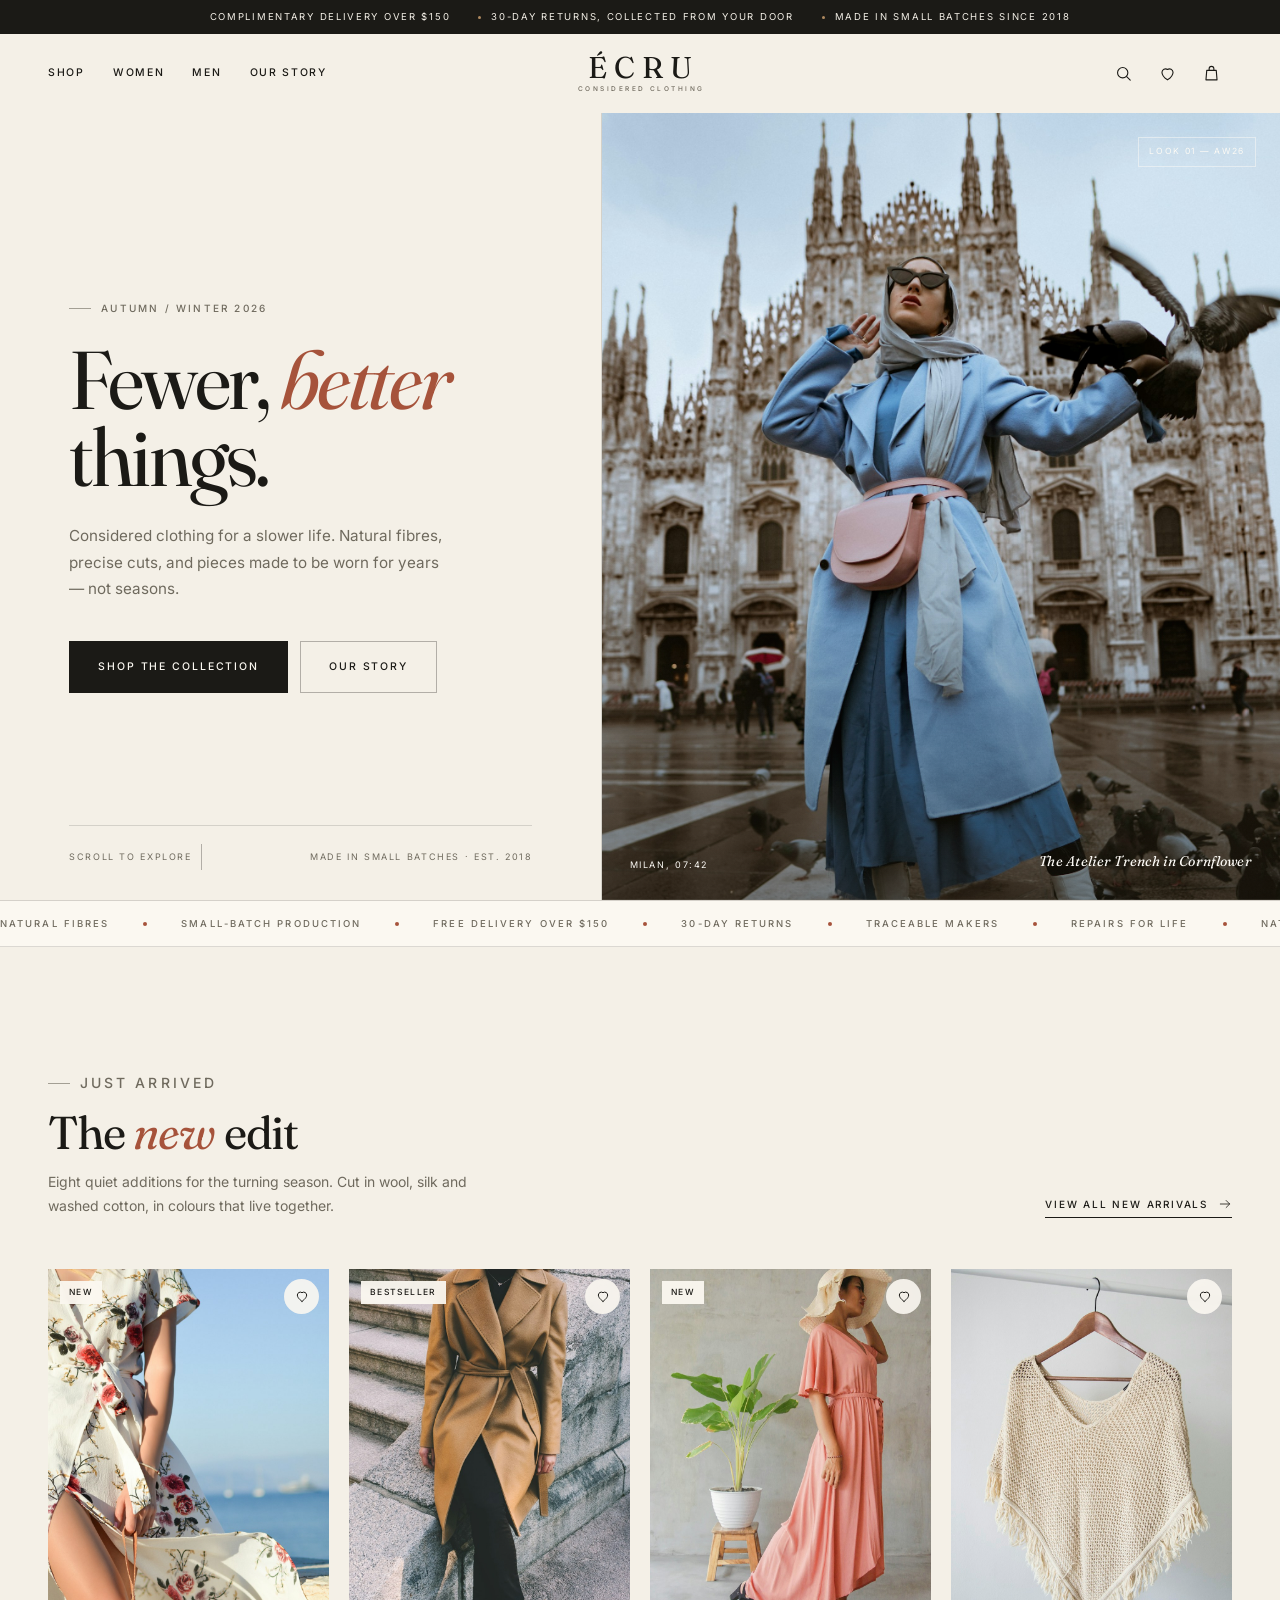
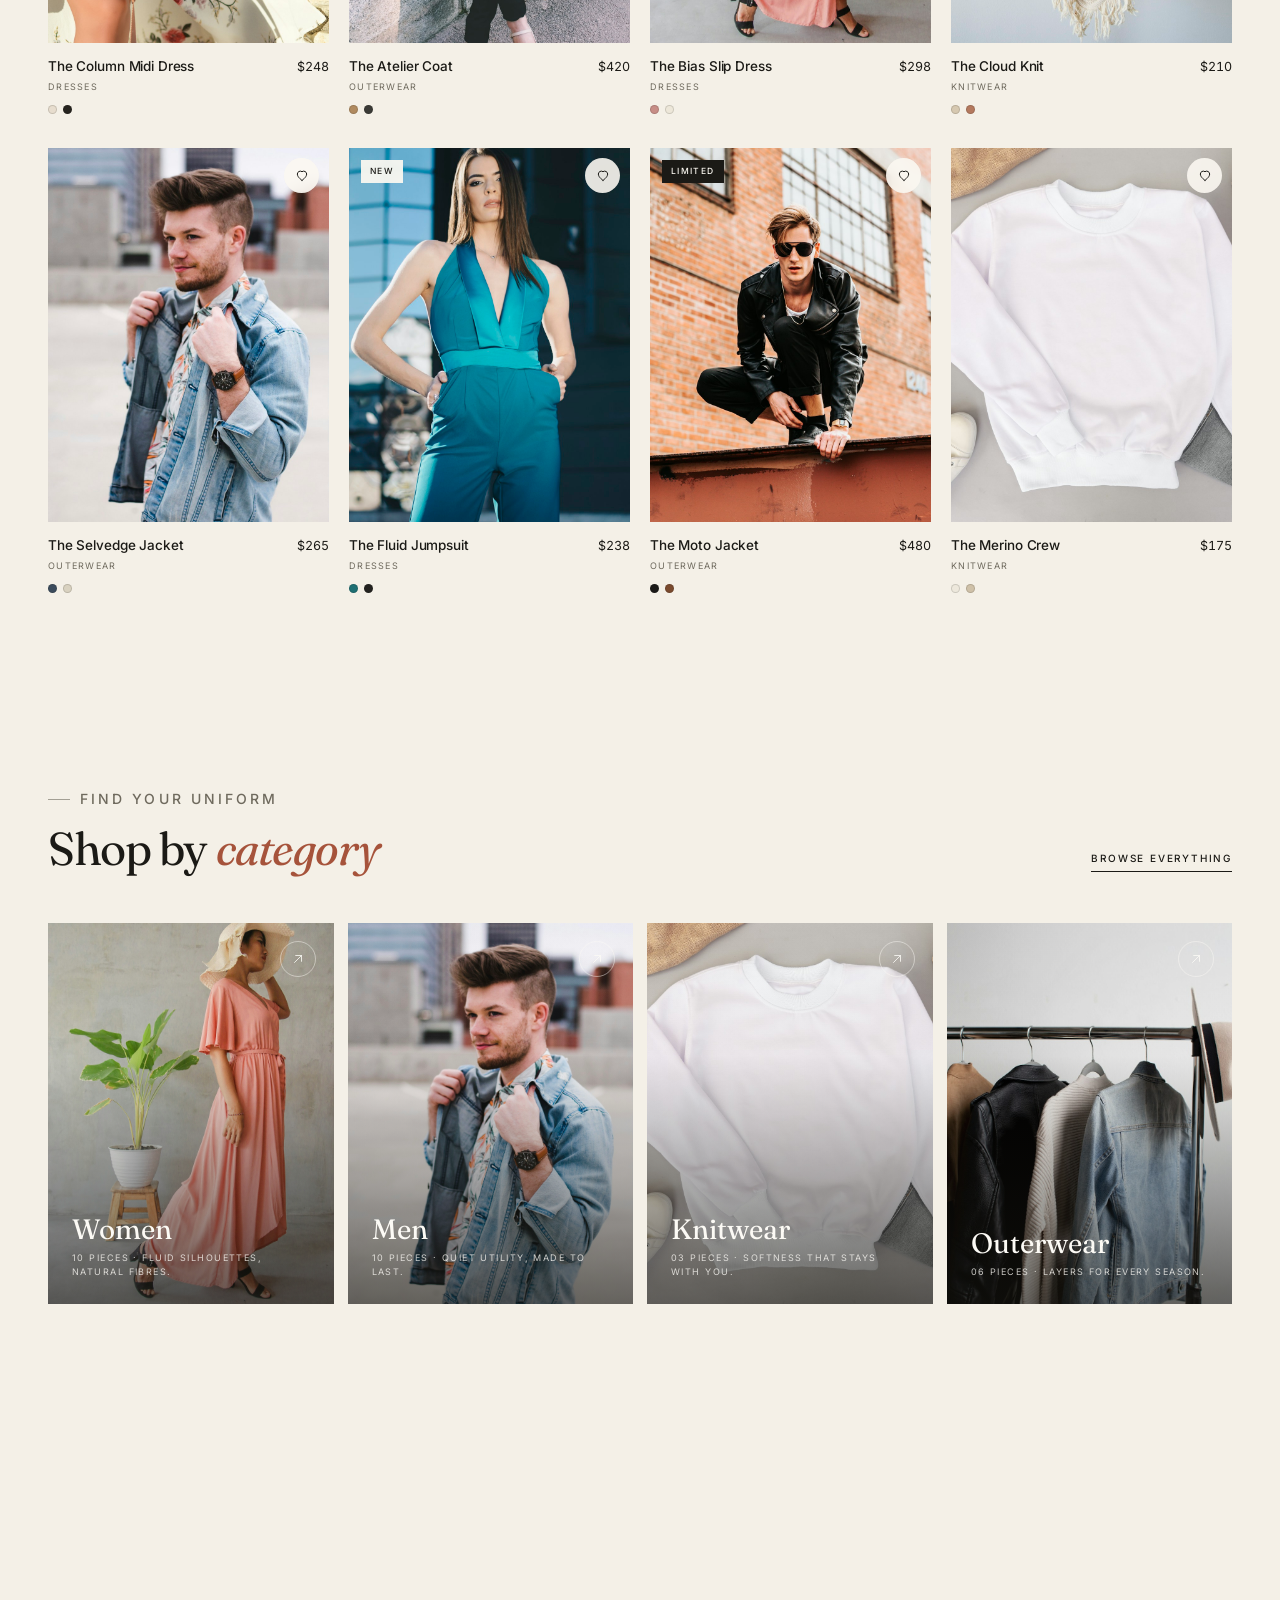
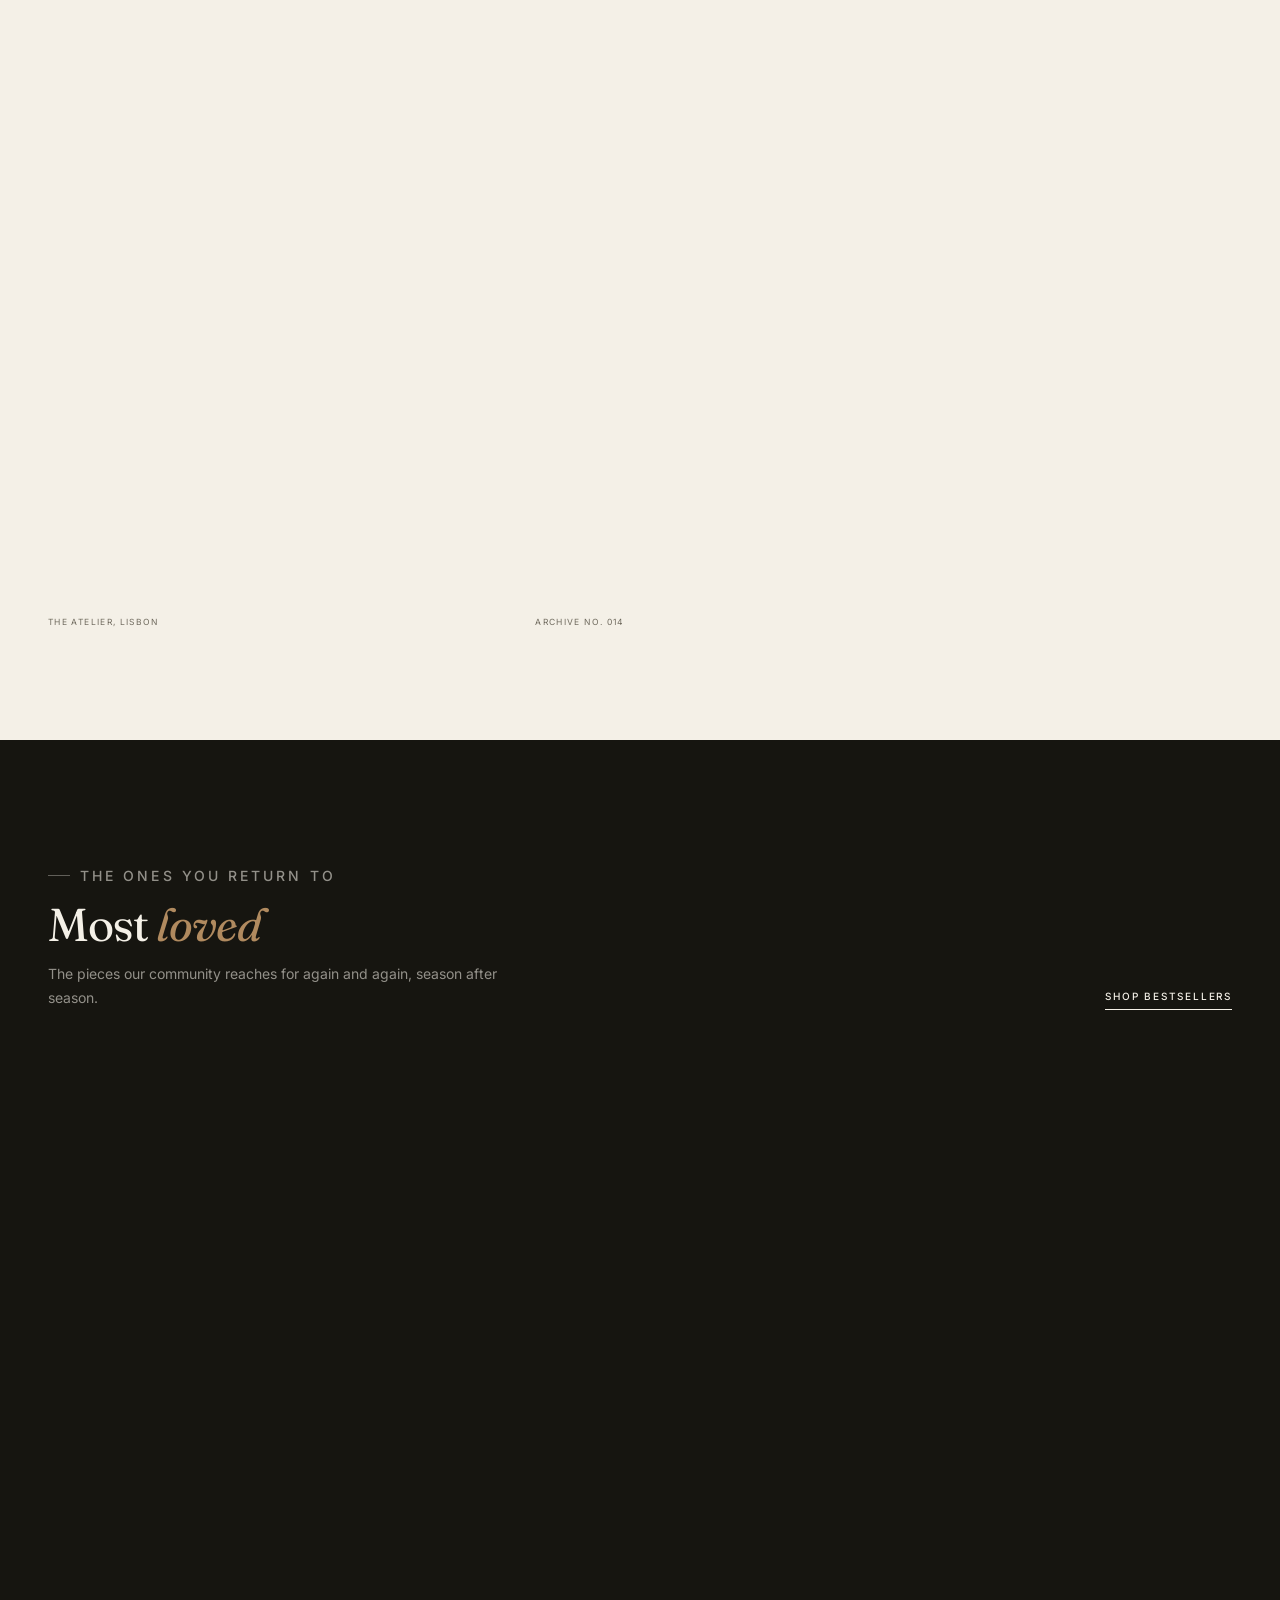
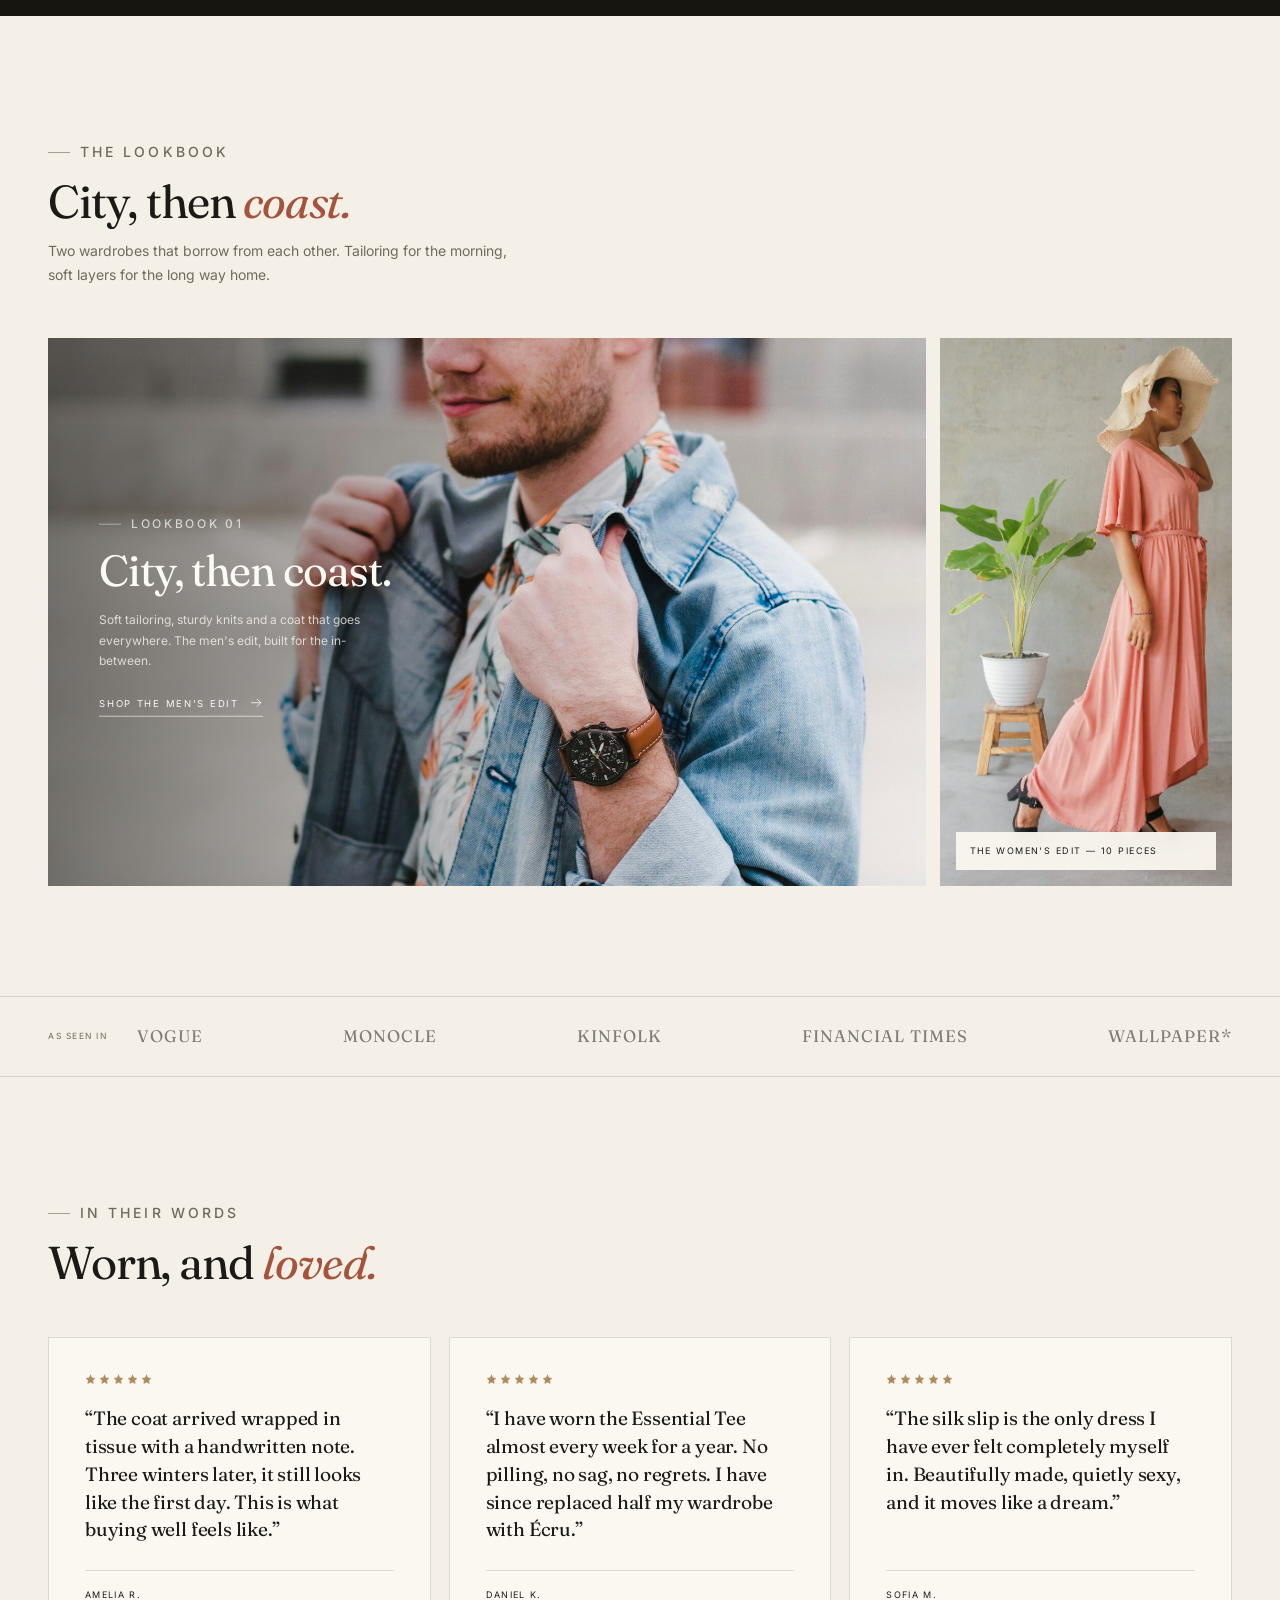
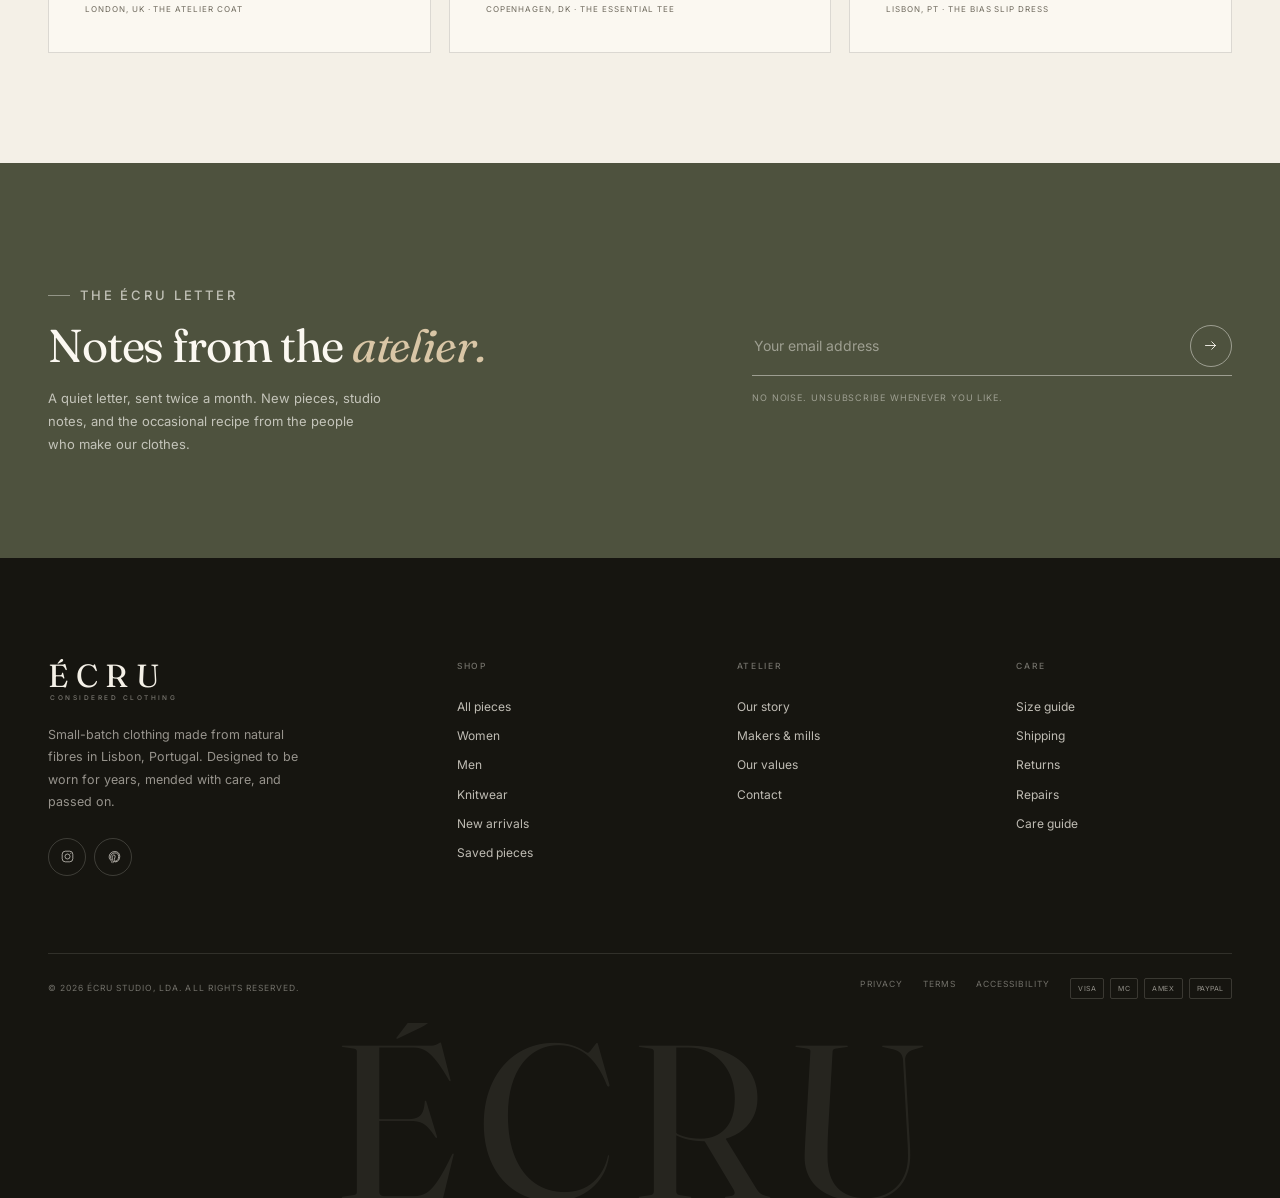
==== commit f9de925c: "Save game and conversation for issue #1 Run: 40590428686" ====
--- a/index.html
+++ b/index.html
@@ -1,1889 +1,332 @@
-<!DOCTYPE html>
+<!doctype html>
 <html lang="en">
-<head>
-  <meta charset="UTF-8">
-  <meta name="viewport" content="width=device-width, initial-scale=1">
-  <meta name="theme-color" content="#070a12">
-  <meta name="description" content="Infinix Zero 30: a 144Hz flagship for gamers with 68W fast charging, 5G speed, and all-day battery. Join the free waitlist for early access.">
-  <meta property="og:title" content="Infinix Zero 30 — Flagship Power. Zero Compromise.">
-  <meta property="og:description" content="A 144Hz AMOLED display, flagship-grade speed, and 68W fast charging—built for gamers who go all day.">
-  <meta property="og:type" content="website">
-  <title>Infinix Zero 30 — Flagship Power. Zero Compromise.</title>
-  <link rel="icon" href="data:image/svg+xml,%3Csvg xmlns='http://www.w3.org/2000/svg' viewBox='0 0 64 64'%3E%3Crect width='64' height='64' rx='16' fill='%23ff7a1a'/%3E%3Ctext x='32' y='44' font-family='Arial, sans-serif' font-size='30' font-weight='800' text-anchor='middle' fill='%23070a12'%3EZ30%3C/text%3E%3C/svg%3E">
-  <link rel="preconnect" href="https://fonts.googleapis.com">
-  <link rel="preconnect" href="https://fonts.gstatic.com" crossorigin>
-  <link href="https://fonts.googleapis.com/css2?family=Inter:wght@400;500;600&family=Space+Grotesk:wght@500;600;700&display=swap" rel="stylesheet">
-  <script>document.documentElement.classList.add('js');</script>
-  <style>
-    :root {
-      --bg: #070a12;
-      --bg-elev: #0b1120;
-      --surface: #101728;
-      --text: #f6f8ff;
-      --muted: #a9b3c9;
-      --faint: #8b96ad;
-      --line: rgba(255, 255, 255, 0.09);
-      --line-strong: rgba(255, 255, 255, 0.17);
-      --orange: #ff7a1a;
-      --orange-2: #ffa45c;
-      --orange-deep: #ff5e00;
-      --orange-dim: rgba(255, 122, 26, 0.12);
-      --radius: 22px;
-      --radius-sm: 14px;
-      --shadow: 0 30px 80px rgba(0, 0, 0, 0.45);
-      --container: 1180px;
-      --font-display: "Space Grotesk", ui-sans-serif, system-ui, -apple-system, "Segoe UI", sans-serif;
-      --font-body: "Inter", ui-sans-serif, system-ui, -apple-system, "Segoe UI", sans-serif;
-      color-scheme: dark;
-    }
-
-    *, *::before, *::after { box-sizing: border-box; }
-
-    html {
-      scroll-behavior: smooth;
-      scroll-padding-top: 96px;
-      -webkit-text-size-adjust: 100%;
-    }
-
-    body {
-      margin: 0;
-      overflow-x: clip;
-      background:
-        radial-gradient(1100px 700px at 82% -10%, rgba(255, 122, 26, 0.13), transparent 60%),
-        radial-gradient(900px 700px at -12% 52%, rgba(255, 122, 26, 0.05), transparent 65%),
-        var(--bg);
-      color: var(--text);
-      font-family: var(--font-body);
-      font-size: 16px;
-      line-height: 1.6;
-      -webkit-font-smoothing: antialiased;
-      text-rendering: optimizeLegibility;
-    }
-
-    img, svg { display: block; max-width: 100%; }
-    a { color: inherit; text-decoration: none; }
-    button, input, select { font: inherit; }
-    option { background: var(--surface); color: var(--text); }
-
-    ::selection { background: var(--orange); color: #0a0e18; }
-
-    :focus-visible {
-      outline: 3px solid var(--orange);
-      outline-offset: 3px;
-      border-radius: 8px;
-    }
-
-    .container {
-      width: min(var(--container), calc(100% - 48px));
-      margin-inline: auto;
-    }
-
-    .skip-link {
-      position: fixed;
-      top: 12px;
-      left: 12px;
-      z-index: 1000;
-      padding: 12px 18px;
-      border-radius: 10px;
-      background: var(--orange);
-      color: #0a0e18;
-      font-weight: 700;
-      transform: translateY(-160%);
-      transition: transform 0.2s ease;
-    }
-    .skip-link:focus { transform: none; }
-    #main:focus { outline: none; }
-
-    .js [data-reveal] {
-      opacity: 0;
-      transform: translateY(20px);
-      transition: opacity 0.7s ease, transform 0.7s cubic-bezier(0.2, 0.8, 0.2, 1);
-      transition-delay: var(--delay, 0ms);
-    }
-    .js [data-reveal].is-visible { opacity: 1; transform: none; }
-
-    .site-header {
-      position: sticky;
-      top: 0;
-      z-index: 100;
-      background: rgba(7, 10, 18, 0.72);
-      border-bottom: 1px solid transparent;
-      backdrop-filter: blur(18px);
-      -webkit-backdrop-filter: blur(18px);
-      transition: background 0.25s ease, border-color 0.25s ease, box-shadow 0.25s ease;
-    }
-    .site-header.is-scrolled {
-      background: rgba(7, 10, 18, 0.92);
-      border-bottom-color: var(--line);
-      box-shadow: 0 10px 30px rgba(0, 0, 0, 0.26);
-    }
-
-    .scroll-progress {
-      position: absolute;
-      left: 0;
-      bottom: -1px;
-      width: 100%;
-      height: 2px;
-      background: linear-gradient(90deg, var(--orange-deep), var(--orange-2));
-      transform: scaleX(0);
-      transform-origin: left;
-      will-change: transform;
-      pointer-events: none;
-    }
-
-    .header-inner {
-      display: flex;
-      align-items: center;
-      gap: 28px;
-      min-height: 76px;
-    }
-
-    .brand {
-      display: inline-flex;
-      align-items: center;
-      gap: 11px;
-      font-family: var(--font-display);
-      font-weight: 700;
-      letter-spacing: -0.02em;
-      white-space: nowrap;
-    }
-    .brand-mark {
-      display: grid;
-      place-items: center;
-      width: 38px;
-      height: 38px;
-      border-radius: 12px;
-      background: linear-gradient(145deg, var(--orange-2), var(--orange));
-      color: #0a0e18;
-      font-size: 12px;
-      font-weight: 800;
-      letter-spacing: -0.04em;
-      box-shadow: 0 6px 18px rgba(255, 122, 26, 0.3);
-    }
-    .brand-text { font-size: 1.02rem; line-height: 1.1; }
-    .brand-text strong { font-weight: 700; }
-
-    .primary-nav { margin-left: auto; }
-    .nav-list {
-      display: flex;
-      align-items: center;
-      gap: 4px;
-      margin: 0;
-      padding: 0;
-      list-style: none;
-    }
-    .nav-link {
-      display: inline-flex;
-      align-items: center;
-      min-height: 44px;
-      padding: 0 12px;
-      border-radius: 10px;
-      color: var(--muted);
-      font-size: 0.92rem;
-      font-weight: 500;
-      transition: color 0.2s ease, background 0.2s ease;
-    }
-    .nav-link:hover { color: var(--text); background: rgba(255, 255, 255, 0.05); }
-    .nav-link[aria-current="true"] {
-      color: var(--orange-2);
-      background: rgba(255, 122, 26, 0.1);
-    }
-    .nav-cta-item { display: none; }
-
-    .header-actions {
-      display: flex;
-      align-items: center;
-      gap: 10px;
-      margin-left: 8px;
-    }
-
-    .menu-toggle {
-      display: none;
-      align-items: center;
-      justify-content: center;
-      width: 44px;
-      height: 44px;
-      padding: 0;
-      border: 1px solid var(--line-strong);
-      border-radius: 12px;
-      background: rgba(255, 255, 255, 0.04);
-      color: var(--text);
-      cursor: pointer;
-    }
-    .menu-icon { display: grid; gap: 4px; width: 20px; }
-    .menu-icon span {
-      display: block;
-      height: 2px;
-      border-radius: 2px;
-      background: currentColor;
-      transition: transform 0.2s ease, opacity 0.2s ease;
-    }
-    .site-header.menu-open .menu-icon span:nth-child(1) { transform: translateY(6px) rotate(45deg); }
-    .site-header.menu-open .menu-icon span:nth-child(2) { opacity: 0; }
-    .site-header.menu-open .menu-icon span:nth-child(3) { transform: translateY(-6px) rotate(-45deg); }
-
-    .btn {
-      display: inline-flex;
-      align-items: center;
-      justify-content: center;
-      gap: 9px;
-      min-height: 48px;
-      padding: 0 22px;
-      border: 1px solid transparent;
-      border-radius: 999px;
-      font-family: var(--font-display);
-      font-size: 0.95rem;
-      font-weight: 600;
-      line-height: 1;
-      letter-spacing: -0.01em;
-      text-align: center;
-      cursor: pointer;
-      transition: transform 0.2s ease, background 0.2s ease, border-color 0.2s ease, box-shadow 0.2s ease, color 0.2s ease;
-    }
-    .btn svg { width: 18px; height: 18px; flex: none; transition: transform 0.2s ease; }
-    .btn:hover .arrow { transform: translateX(3px); }
-    .btn-primary {
-      background: linear-gradient(180deg, #ff8a33, var(--orange));
-      color: #0a0e18;
-      box-shadow: 0 12px 30px rgba(255, 122, 26, 0.22), inset 0 1px 0 rgba(255, 255, 255, 0.35);
-    }
-    .btn-primary:hover {
-      background: linear-gradient(180deg, #ff9a4d, var(--orange-2));
-      transform: translateY(-2px);
-      box-shadow: 0 16px 36px rgba(255, 122, 26, 0.32);
-    }
-    .btn-ghost {
-      background: rgba(255, 255, 255, 0.04);
-      border-color: var(--line-strong);
-      color: var(--text);
-      backdrop-filter: blur(6px);
-      -webkit-backdrop-filter: blur(6px);
-    }
-    .btn-ghost:hover {
-      background: rgba(255, 255, 255, 0.08);
-      border-color: rgba(255, 255, 255, 0.3);
-      transform: translateY(-2px);
-    }
-    .btn-outline { background: transparent; border-color: var(--line-strong); color: var(--text); }
-    .btn-outline:hover { background: var(--orange-dim); border-color: var(--orange); color: var(--orange-2); }
-    .btn-small { min-height: 42px; padding: 0 18px; font-size: 0.88rem; }
-    .btn-lg { min-height: 54px; padding: 0 26px; font-size: 1rem; }
-
-    .hero {
-      position: relative;
-      overflow: clip;
-      padding-block: clamp(52px, 7vw, 88px) clamp(72px, 9vw, 122px);
-    }
-    .hero::before {
-      content: "";
-      position: absolute;
-      inset: 0;
-      background-image:
-        linear-gradient(rgba(255, 255, 255, 0.035) 1px, transparent 1px),
-        linear-gradient(90deg, rgba(255, 255, 255, 0.035) 1px, transparent 1px);
-      background-size: 64px 64px;
-      -webkit-mask-image: radial-gradient(ellipse 78% 68% at 68% 34%, #000 18%, transparent 74%);
-      mask-image: radial-gradient(ellipse 78% 68% at 68% 34%, #000 18%, transparent 74%);
-      pointer-events: none;
-    }
-    .hero-glow {
-      position: absolute;
-      top: 2%;
-      right: -8%;
-      width: min(720px, 70vw);
-      aspect-ratio: 1;
-      border-radius: 50%;
-      background: radial-gradient(circle, rgba(255, 122, 26, 0.18), transparent 66%);
-      filter: blur(24px);
-      pointer-events: none;
-    }
-
-    .hero-grid {
-      position: relative;
-      z-index: 1;
-      display: grid;
-      grid-template-columns: minmax(0, 1.12fr) minmax(0, 0.88fr);
-      gap: clamp(32px, 4vw, 56px);
-      align-items: center;
-    }
-
-    .eyebrow {
-      display: inline-flex;
-      align-items: center;
-      gap: 9px;
-      margin: 0 0 18px;
-      color: var(--orange-2);
-      font-family: var(--font-display);
-      font-size: 0.76rem;
-      font-weight: 600;
-      letter-spacing: 0.18em;
-      line-height: 1.4;
-      text-transform: uppercase;
-    }
-    .eyebrow::before {
-      content: "";
-      width: 6px;
-      height: 6px;
-      flex: none;
-      border-radius: 50%;
-      background: var(--orange);
-      box-shadow: 0 0 12px var(--orange);
-    }
-
-    .hero h1 {
-      margin: 0;
-      font-family: var(--font-display);
-      font-size: clamp(2.9rem, 5.4vw, 4.5rem);
-      font-weight: 700;
-      line-height: 0.95;
-      letter-spacing: -0.055em;
-      text-wrap: balance;
-    }
-    .accent-text {
-      background: linear-gradient(100deg, #ffb27a 0%, var(--orange) 48%, var(--orange-deep) 100%);
-      -webkit-background-clip: text;
-      background-clip: text;
-      color: transparent;
-    }
-    .hero-sub {
-      max-width: 52ch;
-      margin: 24px 0 0;
-      color: var(--muted);
-      font-size: clamp(1.03rem, 1.4vw, 1.16rem);
-      line-height: 1.65;
-    }
-    .hero-actions {
-      display: flex;
-      flex-wrap: wrap;
-      gap: 12px;
-      margin-top: 32px;
-    }
-    .hero-note {
-      margin: 14px 0 0;
-      color: var(--faint);
-      font-size: 0.82rem;
-    }
-
-    .hero-stats {
-      display: grid;
-      grid-template-columns: repeat(3, minmax(0, 1fr));
-      max-width: 540px;
-      margin: 40px 0 0;
-      padding: 22px 0 0;
-      border-top: 1px solid var(--line);
-    }
-    .hero-stats > div { display: flex; flex-direction: column; min-width: 0; }
-    .hero-stats > div + div { padding-left: 22px; border-left: 1px solid var(--line); }
-    .hero-stats dt {
-      order: 2;
-      margin-top: 4px;
-      color: var(--faint);
-      font-size: 0.72rem;
-      font-weight: 600;
-      letter-spacing: 0.08em;
-      text-transform: uppercase;
-    }
-    .hero-stats dd {
-      order: 1;
-      margin: 0;
-      font-family: var(--font-display);
-      font-size: clamp(1.45rem, 2.4vw, 1.9rem);
-      font-weight: 700;
-      line-height: 1;
-      letter-spacing: -0.04em;
-    }
-    .hero-stats dd span {
-      margin-left: 2px;
-      color: var(--orange-2);
-      font-size: 0.55em;
-      letter-spacing: 0;
-    }
-
-    .hero-visual {
-      position: relative;
-      display: grid;
-      place-items: center;
-      min-width: 0;
-    }
-    .hero-halo {
-      position: absolute;
-      width: min(580px, 100%);
-      aspect-ratio: 1;
-      border-radius: 50%;
-      background: radial-gradient(circle, rgba(255, 122, 26, 0.3), rgba(255, 122, 26, 0.05) 46%, transparent 70%);
-      filter: blur(24px);
-      pointer-events: none;
-    }
-    .phone-stage {
-      position: relative;
-      display: grid;
-      place-items: center;
-      width: min(100%, 540px);
-      min-height: clamp(520px, 46vw, 630px);
-    }
-
-    .phone {
-      position: relative;
-      z-index: 2;
-      width: clamp(248px, 22vw, 298px);
-      aspect-ratio: 9 / 19.2;
-      padding: 9px;
-      border-radius: 48px;
-      background: linear-gradient(145deg, #7f879b 0%, #1a2030 18%, #06080d 45%, #3b4357 78%, #0e121c 100%);
-      box-shadow:
-        0 40px 100px rgba(0, 0, 0, 0.65),
-        0 0 0 1px rgba(255, 255, 255, 0.14),
-        0 0 80px rgba(255, 122, 26, 0.16);
-      transform: rotate(-2deg);
-      animation: float 7s ease-in-out infinite;
-    }
-    .phone::before,
-    .phone::after {
-      content: "";
-      position: absolute;
-      width: 3px;
-      border-radius: 3px;
-      background: linear-gradient(#697289, #222938);
-    }
-    .phone::before { left: -2px; top: 23%; height: 50px; }
-    .phone::after { right: -2px; top: 31%; height: 82px; }
-
-    .phone-screen {
-      position: relative;
-      height: 100%;
-      overflow: hidden;
-      isolation: isolate;
-      border-radius: 40px;
-      background: #070b14;
-    }
-    .phone-screen::after {
-      content: "";
-      position: absolute;
-      inset: 0;
-      z-index: 8;
-      background: linear-gradient(120deg, rgba(255, 255, 255, 0.1) 0%, transparent 28%, transparent 72%, rgba(255, 255, 255, 0.04) 100%);
-      pointer-events: none;
-    }
-    .phone-notch {
-      position: absolute;
-      top: 10px;
-      left: 50%;
-      z-index: 10;
-      width: 84px;
-      height: 22px;
-      border-radius: 999px;
-      background: #03050a;
-      box-shadow: inset 0 0 0 1px rgba(255, 255, 255, 0.06);
-      transform: translateX(-50%);
-    }
-    .phone-notch::after {
-      content: "";
-      position: absolute;
-      top: 7px;
-      right: 17px;
-      width: 7px;
-      height: 7px;
-      border-radius: 50%;
-      background: radial-gradient(circle at 35% 35%, #4a5570, #0a0d14 70%);
-    }
-    .phone-status {
-      position: absolute;
-      top: 0;
-      left: 0;
-      z-index: 9;
-      display: flex;
-      align-items: center;
-      justify-content: space-between;
-      width: 100%;
-      padding: 14px 18px 0;
-      color: rgba(255, 255, 255, 0.88);
-      font-family: var(--font-display);
-      font-size: 10px;
-      font-weight: 600;
-      letter-spacing: 0.02em;
-    }
-    .status-icons { display: inline-flex; align-items: center; gap: 4px; }
-    .status-icons i { display: inline-block; width: 11px; height: 8px; border: 1px solid rgba(255, 255, 255, 0.7); border-radius: 2px; }
-    .status-icons i:last-child { width: 16px; position: relative; }
-    .status-icons i:last-child::after {
-      content: "";
-      position: absolute;
-      inset: 1px;
-      border-radius: 1px;
-      background: linear-gradient(90deg, var(--orange-2) 76%, transparent 76%);
-    }
-
-    .game-scene {
-      position: absolute;
-      inset: 0;
-      overflow: hidden;
-      background:
-        radial-gradient(circle at 50% 34%, rgba(255, 122, 26, 0.5) 0%, rgba(255, 90, 0, 0.13) 28%, transparent 56%),
-        linear-gradient(180deg, #121d38 0%, #0a1020 46%, #05070d 100%);
-    }
-    .game-scene::before {
-      content: "";
-      position: absolute;
-      inset: 0;
-      background-image: repeating-linear-gradient(0deg, rgba(255, 255, 255, 0.035) 0 1px, transparent 1px 3px);
-      opacity: 0.55;
-      pointer-events: none;
-    }
-    .game-sun {
-      position: absolute;
-      top: 37%;
-      left: 50%;
-      width: 118px;
-      aspect-ratio: 1;
-      border-radius: 50%;
-      background: linear-gradient(180deg, #ffd7b3, var(--orange) 58%, var(--orange-deep));
-      box-shadow: 0 0 70px rgba(255, 122, 26, 0.7);
-      transform: translate(-50%, -50%);
-      opacity: 0.95;
-    }
-    .game-sun::after {
-      content: "";
-      position: absolute;
-      inset: 0;
-      border-radius: 50%;
-      background: repeating-linear-gradient(180deg, transparent 0 9px, rgba(10, 14, 24, 0.62) 9px 11px);
-      -webkit-mask-image: linear-gradient(180deg, transparent 8%, #000 60%);
-      mask-image: linear-gradient(180deg, transparent 8%, #000 60%);
-    }
-    .game-grid {
-      position: absolute;
-      right: -46%;
-      bottom: -13%;
-      left: -46%;
-      height: 55%;
-      background-image:
-        linear-gradient(rgba(255, 122, 26, 0.42) 1px, transparent 1px),
-        linear-gradient(90deg, rgba(255, 122, 26, 0.42) 1px, transparent 1px);
-      background-size: 38px 28px;
-      opacity: 0.55;
-      transform: perspective(240px) rotateX(58deg);
-      transform-origin: bottom center;
-      -webkit-mask-image: linear-gradient(transparent 0%, #000 34%);
-      mask-image: linear-gradient(transparent 0%, #000 34%);
-    }
-    .game-hud-top {
-      position: absolute;
-      top: 42px;
-      right: 16px;
-      left: 16px;
-      z-index: 4;
-      display: flex;
-      justify-content: space-between;
-      color: #fff;
-      font-family: var(--font-display);
-      font-size: 9px;
-      letter-spacing: 0.12em;
-      text-transform: uppercase;
-    }
-    .hud-pill {
-      padding: 5px 8px;
-      border: 1px solid rgba(255, 255, 255, 0.14);
-      border-radius: 6px;
-      background: rgba(8, 12, 22, 0.55);
-      backdrop-filter: blur(6px);
-      -webkit-backdrop-filter: blur(6px);
-    }
-    .fps-block {
-      position: absolute;
-      top: 53%;
-      left: 50%;
-      z-index: 3;
-      font-family: var(--font-display);
-      text-align: center;
-      transform: translate(-50%, -50%);
-    }
-    .fps-block strong {
-      display: block;
-      font-size: 68px;
-      font-weight: 700;
-      line-height: 0.8;
-      letter-spacing: -0.08em;
-      background: linear-gradient(180deg, #fff, #ffc49a 58%, var(--orange));
-      -webkit-background-clip: text;
-      background-clip: text;
-      color: transparent;
-      filter: drop-shadow(0 6px 20px rgba(255, 122, 26, 0.35));
-    }
-    .fps-block span {
-      display: block;
-      margin-top: 7px;
-      margin-left: 0.5em;
-      color: #ffb27a;
-      font-size: 10px;
-      letter-spacing: 0.5em;
-      text-transform: uppercase;
-    }
-    .game-hud-bottom {
-      position: absolute;
-      right: 16px;
-      bottom: 18px;
-      left: 16px;
-      z-index: 4;
-    }
-    .health {
-      height: 5px;
-      margin-bottom: 12px;
-      overflow: hidden;
-      border-radius: 999px;
-      background: rgba(255, 255, 255, 0.14);
-    }
-    .health span {
-      display: block;
-      width: 76%;
-      height: 100%;
-      border-radius: inherit;
-      background: linear-gradient(90deg, var(--orange-deep), var(--orange-2));
-      box-shadow: 0 0 12px rgba(255, 122, 26, 0.8);
-    }
-    .abilities { display: flex; justify-content: flex-end; gap: 7px; }
-    .abilities i {
-      position: relative;
-      width: 26px;
-      height: 26px;
-      border: 1px solid rgba(255, 255, 255, 0.25);
-      border-radius: 50%;
-      background: rgba(8, 12, 22, 0.55);
-    }
-    .abilities i::after {
-      content: "";
-      position: absolute;
-      inset: 7px;
-      border-radius: 50%;
-      background: rgba(255, 122, 26, 0.85);
-    }
-    .abilities i:nth-child(2)::after { background: rgba(255, 255, 255, 0.55); }
-    .abilities i:nth-child(3)::after { background: rgba(255, 178, 122, 0.8); }
-
-    .spec-chip {
-      position: absolute;
-      z-index: 3;
-      display: flex;
-      align-items: center;
-      gap: 10px;
-      max-width: 190px;
-      padding: 11px 14px;
-      border: 1px solid rgba(255, 255, 255, 0.15);
-      border-radius: 14px;
-      background: rgba(14, 20, 34, 0.84);
-      box-shadow: 0 18px 40px rgba(0, 0, 0, 0.35);
-      color: var(--muted);
-      font-size: 0.74rem;
-      line-height: 1.35;
-      backdrop-filter: blur(14px);
-      -webkit-backdrop-filter: blur(14px);
-      animation: chipFloat 7s ease-in-out infinite;
-    }
-    .spec-chip svg { width: 20px; height: 20px; flex: none; color: var(--orange-2); }
-    .spec-chip strong {
-      display: block;
-      color: var(--text);
-      font-family: var(--font-display);
-      font-size: 0.84rem;
-      letter-spacing: -0.01em;
-      line-height: 1.2;
-    }
-    .chip-charge { top: 25%; left: -2%; }
-    .chip-chipset { right: -1%; bottom: 23%; animation-delay: -3.5s; }
-
-    .section {
-      position: relative;
-      padding-block: clamp(72px, 8.5vw, 118px);
-      border-top: 1px solid var(--line);
-    }
-    .section-head { max-width: 720px; margin-bottom: clamp(34px, 5vw, 56px); }
-    .section-head.center { margin-inline: auto; text-align: center; }
-    .section-head h2 {
-      margin: 0;
-      font-family: var(--font-display);
-      font-size: clamp(2rem, 4.2vw, 3.35rem);
-      font-weight: 700;
-      line-height: 1.02;
-      letter-spacing: -0.045em;
-      text-wrap: balance;
-    }
-    .section-sub {
-      max-width: 60ch;
-      margin: 16px 0 0;
-      color: var(--muted);
-      font-size: 1.02rem;
-      line-height: 1.65;
-    }
-    .section-head.center .section-sub { margin-inline: auto; }
-    .section-sub a {
-      color: var(--orange-2);
-      text-decoration: underline;
-      text-decoration-thickness: 1px;
-      text-underline-offset: 3px;
-    }
-    .section-sub a:hover { color: var(--text); }
-
-    .feature-grid {
-      display: grid;
-      grid-template-columns: repeat(2, minmax(0, 1fr));
-      gap: 16px;
-      margin: 0;
-      padding: 0;
-      list-style: none;
-    }
-    .feature-card {
-      position: relative;
-      overflow: hidden;
-      padding: clamp(24px, 3vw, 34px);
-      border: 1px solid var(--line);
-      border-radius: var(--radius);
-      background: linear-gradient(180deg, rgba(255, 255, 255, 0.045), rgba(255, 255, 255, 0.015));
-      transition: transform 0.25s ease, border-color 0.25s ease, background 0.25s ease;
-    }
-    .feature-card::after {
-      content: "";
-      position: absolute;
-      inset: 0;
-      background: radial-gradient(420px 210px at 100% 0%, rgba(255, 122, 26, 0.14), transparent 70%);
-      opacity: 0;
-      transition: opacity 0.25s ease;
-      pointer-events: none;
-    }
-    .feature-card:hover {
-      transform: translateY(-4px);
-      border-color: rgba(255, 122, 26, 0.4);
-      background: linear-gradient(180deg, rgba(255, 255, 255, 0.06), rgba(255, 255, 255, 0.02));
-    }
-    .feature-card:hover::after { opacity: 1; }
-    .feature-icon {
-      display: grid;
-      place-items: center;
-      width: 46px;
-      height: 46px;
-      margin-bottom: 22px;
-      border: 1px solid rgba(255, 122, 26, 0.25);
-      border-radius: 14px;
-      background: var(--orange-dim);
-      color: var(--orange-2);
-    }
-    .feature-icon svg { width: 22px; height: 22px; }
-    .feature-card h3 {
-      margin: 0 0 9px;
-      font-family: var(--font-display);
-      font-size: 1.17rem;
-      font-weight: 600;
-      line-height: 1.25;
-      letter-spacing: -0.02em;
-    }
-    .feature-card p {
-      max-width: 46ch;
-      margin: 0;
-      color: var(--muted);
-      font-size: 0.95rem;
-      line-height: 1.65;
-    }
-
-    .how { background: linear-gradient(180deg, transparent, rgba(255, 255, 255, 0.022) 32%, transparent); }
-    .steps {
-      display: grid;
-      grid-template-columns: repeat(3, minmax(0, 1fr));
-      gap: 20px;
-      margin: 0;
-      padding: 0;
-      list-style: none;
-    }
-    .step {
-      position: relative;
-      padding: 30px 26px 30px;
-      border: 1px solid var(--line);
-      border-radius: var(--radius);
-      background: var(--bg-elev);
-    }
-    .step:not(:last-child)::after {
-      content: "";
-      position: absolute;
-      top: 52px;
-      right: -21px;
-      width: 22px;
-      height: 1px;
-      background: linear-gradient(90deg, var(--orange), transparent);
-    }
-    .step-num {
-      display: inline-flex;
-      align-items: center;
-      justify-content: center;
-      width: 44px;
-      height: 44px;
-      margin-bottom: 20px;
-      border: 1px solid rgba(255, 122, 26, 0.35);
-      border-radius: 50%;
-      background: var(--orange-dim);
-      color: var(--orange-2);
-      font-family: var(--font-display);
-      font-size: 0.9rem;
-      font-weight: 700;
-    }
-    .step h3 {
-      margin: 0 0 9px;
-      font-family: var(--font-display);
-      font-size: 1.16rem;
-      font-weight: 600;
-      letter-spacing: -0.02em;
-    }
-    .step p { margin: 0; color: var(--muted); font-size: 0.94rem; line-height: 1.65; }
-
-    .proof-stats {
-      display: grid;
-      grid-template-columns: repeat(3, minmax(0, 1fr));
-      gap: 16px;
-      margin: 0 0 20px;
-    }
-    .proof-stats > div {
-      display: flex;
-      flex-direction: column;
-      padding: 26px;
-      border: 1px solid var(--line);
-      border-radius: var(--radius);
-      background: rgba(255, 255, 255, 0.025);
-    }
-    .proof-stats dt {
-      order: 2;
-      margin-top: 8px;
-      color: var(--faint);
-      font-size: 0.8rem;
-      font-weight: 500;
-      line-height: 1.45;
-    }
-    .proof-stats dd {
-      order: 1;
-      margin: 0;
-      font-family: var(--font-display);
-      font-size: clamp(2.15rem, 4vw, 3.2rem);
-      font-weight: 700;
-      line-height: 1;
-      letter-spacing: -0.05em;
-    }
-    .proof-stats dd span { color: var(--orange-2); font-size: 0.45em; letter-spacing: 0; }
-    .quote-card {
-      position: relative;
-      overflow: hidden;
-      display: flex;
-      flex-direction: column;
-      gap: 18px;
-      margin: 0;
-      padding: clamp(26px, 4vw, 44px);
-      border: 1px solid rgba(255, 122, 26, 0.24);
-      border-radius: calc(var(--radius) + 4px);
-      background: linear-gradient(120deg, rgba(255, 122, 26, 0.12), rgba(255, 255, 255, 0.02) 55%);
-    }
-    .quote-card::before {
-      content: "\201C";
-      position: absolute;
-      top: -18px;
-      right: 28px;
-      color: rgba(255, 122, 26, 0.12);
-      font-family: var(--font-display);
-      font-size: 150px;
-      font-weight: 700;
-      line-height: 1;
-      pointer-events: none;
-    }
-    .stars { color: var(--orange); font-size: 1rem; letter-spacing: 0.15em; line-height: 1; }
-    .quote-card blockquote {
-      max-width: 58ch;
-      margin: 0;
-      font-family: var(--font-display);
-      font-size: clamp(1.3rem, 2.4vw, 1.8rem);
-      font-weight: 500;
-      line-height: 1.35;
-      letter-spacing: -0.03em;
-    }
-    .quote-card figcaption { display: flex; align-items: center; gap: 12px; font-size: 0.9rem; }
-    .avatar {
-      display: grid;
-      place-items: center;
-      width: 42px;
-      height: 42px;
-      flex: none;
-      border-radius: 50%;
-      background: linear-gradient(135deg, var(--orange), var(--orange-deep));
-      color: #0a0e18;
-      font-family: var(--font-display);
-      font-size: 0.78rem;
-      font-weight: 700;
-    }
-    .quote-card figcaption strong { display: block; color: var(--text); font-size: 0.92rem; line-height: 1.3; }
-    .quote-card figcaption small { display: block; color: var(--muted); line-height: 1.35; }
-
-    .pricing-grid {
-      display: grid;
-      grid-template-columns: repeat(3, minmax(0, 1fr));
-      gap: 16px;
-      align-items: stretch;
-    }
-    .price-card {
-      position: relative;
-      display: flex;
-      flex-direction: column;
-      padding: 30px 26px;
-      border: 1px solid var(--line);
-      border-radius: var(--radius);
-      background: rgba(255, 255, 255, 0.025);
-    }
-    .price-card.featured {
-      border-color: rgba(255, 122, 26, 0.55);
-      background: linear-gradient(180deg, rgba(255, 122, 26, 0.12), rgba(255, 255, 255, 0.025) 46%);
-      box-shadow: 0 20px 60px rgba(255, 122, 26, 0.1);
-      transform: translateY(-6px);
-    }
-    .popular-badge {
-      position: absolute;
-      top: -13px;
-      left: 50%;
-      padding: 6px 14px;
-      border-radius: 999px;
-      background: var(--orange);
-      color: #0a0e18;
-      font-family: var(--font-display);
-      font-size: 0.68rem;
-      font-weight: 700;
-      letter-spacing: 0.08em;
-      text-transform: uppercase;
-      white-space: nowrap;
-      transform: translateX(-50%);
-    }
-    .price-card h3 {
-      margin: 0 0 8px;
-      color: var(--muted);
-      font-family: var(--font-display);
-      font-size: 1.05rem;
-      font-weight: 600;
-      letter-spacing: 0.01em;
-    }
-    .price-tag {
-      margin: 0;
-      font-family: var(--font-display);
-      font-size: clamp(2.35rem, 4vw, 3rem);
-      font-weight: 700;
-      line-height: 1;
-      letter-spacing: -0.05em;
-    }
-    .price-tag small {
-      margin-left: 4px;
-      color: var(--muted);
-      font-family: var(--font-body);
-      font-size: 0.72rem;
-      font-weight: 500;
-      letter-spacing: 0;
-    }
-    .price-desc { margin: 10px 0 22px; color: var(--muted); font-size: 0.92rem; }
-    .price-list {
-      display: grid;
-      gap: 11px;
-      margin: 0 0 28px;
-      padding: 22px 0 0;
-      border-top: 1px solid var(--line);
-      color: #c7cfe0;
-      font-size: 0.88rem;
-      list-style: none;
-    }
-    .price-list li { display: flex; align-items: flex-start; gap: 10px; line-height: 1.45; }
-    .price-list li::before {
-      content: "";
-      width: 7px;
-      height: 11px;
-      flex: none;
-      margin-top: 4px;
-      border-right: 2px solid var(--orange);
-      border-bottom: 2px solid var(--orange);
-      border-radius: 1px;
-      transform: rotate(45deg);
-    }
-    .price-card .btn { width: 100%; margin-top: auto; }
-    .price-note { margin: 24px 0 0; color: var(--faint); font-size: 0.8rem; text-align: center; }
-
-    .faq-grid {
-      display: grid;
-      grid-template-columns: minmax(0, 0.82fr) minmax(0, 1.18fr);
-      gap: clamp(32px, 5vw, 72px);
-      align-items: start;
-    }
-    .faq-intro { position: sticky; top: 112px; }
-    .faq-list { display: grid; gap: 10px; }
-    .faq-item {
-      overflow: hidden;
-      border: 1px solid var(--line);
-      border-radius: 16px;
-      background: rgba(255, 255, 255, 0.02);
-      transition: border-color 0.2s ease, background 0.2s ease;
-    }
-    .faq-item[open] { border-color: rgba(255, 122, 26, 0.35); background: rgba(255, 122, 26, 0.05); }
-    .faq-item summary {
-      display: flex;
-      align-items: center;
-      justify-content: space-between;
-      gap: 18px;
-      min-height: 64px;
-      padding: 20px 22px;
-      font-family: var(--font-display);
-      font-size: 1rem;
-      font-weight: 600;
-      letter-spacing: -0.01em;
-      list-style: none;
-      cursor: pointer;
-    }
-    .faq-item summary::-webkit-details-marker { display: none; }
-    .faq-item summary:hover { color: var(--orange-2); }
-    .faq-item summary:focus-visible { border-radius: 15px; outline-offset: -3px; }
-    .faq-icon {
-      position: relative;
-      width: 22px;
-      height: 22px;
-      flex: none;
-      border: 1px solid var(--line-strong);
-      border-radius: 50%;
-      transition: border-color 0.2s ease, color 0.2s ease;
-    }
-    .faq-icon::before,
-    .faq-icon::after {
-      content: "";
-      position: absolute;
-      top: 50%;
-      left: 50%;
-      width: 9px;
-      height: 1.5px;
-      border-radius: 2px;
-      background: currentColor;
-      transform: translate(-50%, -50%);
-      transition: transform 0.2s ease;
-    }
-    .faq-icon::after { transform: translate(-50%, -50%) rotate(90deg); }
-    .faq-item[open] .faq-icon { color: var(--orange); border-color: rgba(255, 122, 26, 0.5); }
-    .faq-item[open] .faq-icon::after { transform: translate(-50%, -50%) rotate(0deg); }
-    .faq-answer { max-width: 65ch; padding: 0 22px 22px; color: var(--muted); font-size: 0.95rem; line-height: 1.7; }
-    .faq-answer p { margin: 0; }
-
-    .final-cta { padding-bottom: clamp(72px, 8vw, 112px); }
-    .cta-card {
-      position: relative;
-      overflow: hidden;
-      display: grid;
-      grid-template-columns: minmax(0, 1fr) minmax(0, 420px);
-      gap: clamp(28px, 5vw, 70px);
-      align-items: center;
-      padding: clamp(30px, 5vw, 60px);
-      border: 1px solid rgba(255, 122, 26, 0.28);
-      border-radius: calc(var(--radius) + 10px);
-      background:
-        radial-gradient(700px 400px at 92% 8%, rgba(255, 122, 26, 0.24), transparent 62%),
-        linear-gradient(135deg, #121a2d, #0a0f1b 62%);
-      box-shadow: var(--shadow);
-    }
-    .cta-card::before {
-      content: "";
-      position: absolute;
-      inset: 0;
-      background-image:
-        linear-gradient(rgba(255, 255, 255, 0.04) 1px, transparent 1px),
-        linear-gradient(90deg, rgba(255, 255, 255, 0.04) 1px, transparent 1px);
-      background-size: 48px 48px;
-      -webkit-mask-image: radial-gradient(ellipse 70% 100% at 10% 100%, #000, transparent 72%);
-      mask-image: radial-gradient(ellipse 70% 100% at 10% 100%, #000, transparent 72%);
-      pointer-events: none;
-    }
-    .cta-copy, .waitlist-form { position: relative; z-index: 1; }
-    .cta-copy h2 {
-      margin: 0;
-      font-family: var(--font-display);
-      font-size: clamp(2rem, 4vw, 3.15rem);
-      font-weight: 700;
-      line-height: 1.02;
-      letter-spacing: -0.045em;
-      text-wrap: balance;
-    }
-    .cta-copy > p { max-width: 48ch; margin: 16px 0 0; color: var(--muted); line-height: 1.65; }
-    .cta-perks {
-      display: flex;
-      flex-wrap: wrap;
-      gap: 8px 18px;
-      margin: 22px 0 0;
-      padding: 0;
-      color: #c7cfe0;
-      font-size: 0.82rem;
-      list-style: none;
-    }
-    .cta-perks li { display: inline-flex; align-items: center; gap: 7px; }
-    .cta-perks svg { width: 15px; height: 15px; flex: none; color: var(--orange-2); }
-    .waitlist-form {
-      display: grid;
-      gap: 12px;
-      padding: 22px;
-      border: 1px solid var(--line);
-      border-radius: 20px;
-      background: rgba(7, 10, 18, 0.58);
-      backdrop-filter: blur(12px);
-      -webkit-backdrop-filter: blur(12px);
-    }
-    .field { display: grid; gap: 6px; }
-    .field label { color: #c7cfe0; font-size: 0.76rem; font-weight: 600; letter-spacing: 0.02em; }
-    .field input,
-    .field select {
-      width: 100%;
-      min-height: 48px;
-      padding: 0 14px;
-      border: 1px solid var(--line-strong);
-      border-radius: 10px;
-      outline: none;
-      background-color: rgba(255, 255, 255, 0.05);
-      color: var(--text);
-      font-size: 0.94rem;
-      transition: border-color 0.2s ease, background 0.2s ease, box-shadow 0.2s ease;
-      appearance: none;
-    }
-    .field select {
-      padding-right: 38px;
-      background-image: url("data:image/svg+xml,%3Csvg xmlns='http://www.w3.org/2000/svg' width='14' height='14' viewBox='0 0 24 24' fill='none' stroke='%23a9b3c9' stroke-width='2' stroke-linecap='round' stroke-linejoin='round'%3E%3Cpath d='m6 9 6 6 6-6'/%3E%3C/svg%3E");
-      background-repeat: no-repeat;
-      background-position: right 14px center;
-      cursor: pointer;
-    }
-    .field input::placeholder { color: #7b869e; }
-    .field input:hover, .field select:hover { border-color: rgba(255, 255, 255, 0.29); }
-    .field input:focus, .field select:focus {
-      border-color: var(--orange);
-      background-color: rgba(255, 122, 26, 0.06);
-      box-shadow: 0 0 0 3px rgba(255, 122, 26, 0.18);
-    }
-    .waitlist-form .btn { width: 100%; margin-top: 4px; }
-    .form-help { margin: 0; color: var(--faint); font-size: 0.73rem; line-height: 1.5; text-align: center; }
-    .form-status {
-      margin: 0;
-      padding: 11px 13px;
-      border: 1px solid rgba(255, 122, 26, 0.32);
-      border-radius: 10px;
-      background: rgba(255, 122, 26, 0.13);
-      color: #ffd2b0;
-      font-size: 0.82rem;
-      line-height: 1.5;
-    }
-    .form-status[hidden] { display: none; }
-
-    .site-footer {
-      padding-block: clamp(48px, 6vw, 72px) 28px;
-      border-top: 1px solid var(--line);
-      background: #050810;
-    }
-    .footer-grid {
-      display: grid;
-      grid-template-columns: minmax(0, 1.6fr) repeat(2, minmax(0, 0.8fr)) minmax(0, 1.1fr);
-      gap: clamp(28px, 4vw, 56px);
-    }
-    .footer-brand p {
-      max-width: 36ch;
-      margin: 16px 0 0;
-      color: var(--muted);
-      font-size: 0.9rem;
-      line-height: 1.6;
-    }
-    .footer-title {
-      margin: 0 0 14px;
-      color: var(--faint);
-      font-family: var(--font-display);
-      font-size: 0.74rem;
-      font-weight: 600;
-      letter-spacing: 0.14em;
-      text-transform: uppercase;
-    }
-    .footer-links, .footer-contact ul {
-      display: grid;
-      gap: 8px;
-      margin: 0;
-      padding: 0;
-      color: var(--muted);
-      font-size: 0.88rem;
-      list-style: none;
-    }
-    .footer-links a, .footer-contact a { color: var(--muted); transition: color 0.2s ease; }
-    .footer-links a:hover, .footer-contact a:hover { color: var(--orange-2); }
-    .footer-contact a {
-      text-decoration: underline;
-      text-decoration-thickness: 1px;
-      text-decoration-color: rgba(255, 122, 26, 0.35);
-      text-underline-offset: 3px;
-    }
-    .footer-contact a:hover { text-decoration-color: currentColor; }
-    .footer-contact ul { gap: 8px; }
-    .footer-bottom {
-      display: flex;
-      flex-wrap: wrap;
-      justify-content: space-between;
-      gap: 12px;
-      margin-top: clamp(36px, 5vw, 56px);
-      padding-top: 22px;
-      border-top: 1px solid var(--line);
-      color: #7b869e;
-      font-size: 0.76rem;
-    }
-    .footer-bottom p { margin: 0; }
-    .footer-bottom a { color: var(--muted); }
-    .footer-bottom a:hover { color: var(--orange-2); }
-    .disclaimer { max-width: 55ch; }
-
-    @keyframes float {
-      0%, 100% { transform: rotate(-2deg) translateY(0); }
-      50% { transform: rotate(-1.2deg) translateY(-12px); }
-    }
-    @keyframes chipFloat {
-      0%, 100% { transform: translateY(0); }
-      50% { transform: translateY(-8px); }
-    }
-
-    @media (max-width: 1080px) {
-      .header-inner { gap: 18px; }
-      .nav-link { padding: 0 9px; font-size: 0.88rem; }
-      .spec-chip { max-width: 172px; font-size: 0.7rem; }
-    }
-
-    @media (max-width: 980px) {
-      .hero-grid { grid-template-columns: 1fr; }
-      .hero-copy { max-width: 700px; }
-      .hero-visual { margin-top: 14px; }
-      .phone-stage { min-height: 620px; }
-      .hero-stats { max-width: 560px; }
-      .faq-grid { grid-template-columns: 1fr; }
-      .faq-intro { position: static; }
-      .footer-grid { grid-template-columns: 1.5fr 1fr 1fr; }
-      .footer-contact { grid-column: 1 / -1; }
-      .footer-contact ul { display: flex; flex-wrap: wrap; gap: 8px 26px; }
-    }
-
-    @media (max-width: 900px) {
-      .pricing-grid { grid-template-columns: 1fr; max-width: 540px; margin-inline: auto; }
-      .price-card.featured { transform: none; }
-      .cta-card { grid-template-columns: 1fr; }
-      .waitlist-form { max-width: 480px; }
-      .steps { grid-template-columns: 1fr; max-width: 620px; margin-inline: auto; gap: 14px; }
-      .step:not(:last-child)::after { top: auto; right: auto; bottom: -15px; left: 48px; width: 1px; height: 16px; background: linear-gradient(180deg, var(--orange), transparent); }
-    }
-
-    @media (max-width: 860px) {
-      .primary-nav {
-        position: absolute;
-        top: 100%;
-        right: 16px;
-        left: 16px;
-        margin: 0;
-        padding: 10px;
-        border: 1px solid var(--line-strong);
-        max-height: calc(100dvh - 90px);
-        overflow-y: auto;
-        border-radius: 20px;
-        background: #0a0f1b;
-        box-shadow: 0 24px 60px rgba(0, 0, 0, 0.5);
-        opacity: 0;
-        visibility: hidden;
-        transform: translateY(-10px);
-        transition: opacity 0.2s ease, transform 0.2s ease, visibility 0.2s;
-      }
-      .site-header.menu-open .primary-nav {
-        opacity: 1;
-        visibility: visible;
-        transform: none;
-      }
-      .nav-list { flex-direction: column; align-items: stretch; gap: 2px; }
-      .nav-link { min-height: 48px; padding: 0 16px; border-radius: 12px; font-size: 0.95rem; }
-      .nav-cta-item { display: block; margin-top: 6px; }
-      .nav-cta { width: 100%; }
-      .header-cta { display: none; }
-      .menu-toggle { display: inline-flex; }
-      .header-actions { margin-left: auto; }
-      body.menu-open { overflow: hidden; }
-      .container { width: min(var(--container), calc(100% - 36px)); }
-    }
-
-    @media (max-width: 760px) {
-      .proof-stats { grid-template-columns: 1fr; }
-      .proof-stats > div { padding: 22px; }
-      .footer-grid { grid-template-columns: 1fr 1fr; }
-      .footer-brand { grid-column: 1 / -1; }
-      .phone-stage { min-height: 580px; }
-      .chip-charge { top: 20%; left: 0; }
-      .chip-chipset { right: 0; bottom: 18%; }
-    }
-
-    @media (max-width: 680px) {
-      .container { width: min(var(--container), calc(100% - 32px)); }
-      .hero { padding-top: 42px; }
-      .hero-actions { gap: 10px; }
-      .hero-actions .btn { flex: 1 1 auto; }
-      .feature-grid { grid-template-columns: 1fr; }
-      .phone { width: min(252px, 68vw); }
-      .phone-stage { min-height: 545px; }
-      .spec-chip { max-width: 158px; padding: 9px 11px; font-size: 0.66rem; }
-      .spec-chip svg { width: 17px; height: 17px; }
-      .spec-chip strong { font-size: 0.76rem; }
-      .chip-charge { left: 0; }
-      .chip-chipset { right: 0; }
-      .cta-perks { gap: 8px 14px; }
-      .footer-grid { grid-template-columns: 1fr; }
-      .footer-brand { grid-column: auto; }
-      .footer-contact { grid-column: auto; }
-    }
-
-    @media (max-width: 520px) {
-      .header-inner { min-height: 68px; }
-      .brand-text { font-size: 0.94rem; }
-      .brand-mark { width: 34px; height: 34px; border-radius: 10px; font-size: 11px; }
-      .hero h1 { font-size: clamp(2.55rem, 13vw, 3.4rem); }
-      .hero-stats { margin-top: 32px; }
-      .hero-stats > div + div { padding-left: 14px; }
-      .hero-stats dt { font-size: 0.61rem; letter-spacing: 0.05em; }
-      .hero-stats dd { font-size: 1.38rem; }
-      .phone-stage { min-height: 600px; }
-      .phone { width: min(228px, 66vw); border-radius: 42px; padding: 8px; }
-      .phone-screen { border-radius: 35px; }
-      .fps-block strong { font-size: 58px; }
-      .spec-chip { max-width: 142px; font-size: 0.63rem; }
-      .spec-chip strong { font-size: 0.72rem; }
-      .chip-charge { top: 0; }
-      .chip-chipset { bottom: 0; }
-      .section { padding-block: 62px; }
-      .cta-card { padding: 26px 20px; border-radius: 24px; }
-      .waitlist-form { padding: 18px; }
-      .faq-item summary { padding: 18px; font-size: 0.94rem; }
-      .faq-answer { padding: 0 18px 20px; }
-      .price-card { padding: 26px 22px; }
-      .footer-bottom { flex-direction: column; }
-    }
-
-    @media (max-width: 420px) {
-      .hero-actions .btn { flex-basis: 100%; }
-      .hero-note { font-size: 0.76rem; }
-      .phone-stage { min-height: 580px; }
-      .phone { width: 210px; }
-      .spec-chip { max-width: 130px; padding: 8px 10px; }
-      .spec-chip svg { width: 15px; height: 15px; }
-      .chip-charge { top: 0; }
-      .chip-chipset { bottom: 0; }
-    }
-
-    @media (prefers-reduced-motion: reduce) {
-      html { scroll-behavior: auto; }
-      *, *::before, *::after {
-        animation-duration: 0.01ms !important;
-        animation-iteration-count: 1 !important;
-        transition-duration: 0.01ms !important;
-        scroll-behavior: auto !important;
-      }
-      .js [data-reveal] { opacity: 1; transform: none; }
-    }
-  </style>
-</head>
-<body>
-  <a class="skip-link" href="#main">Skip to content</a>
-
-  <header class="site-header" id="top">
-    <div class="scroll-progress" aria-hidden="true"></div>
-    <div class="container header-inner">
-      <a class="brand" href="#top" aria-label="Infinix Zero 30 home">
-        <span class="brand-mark" aria-hidden="true">Z30</span>
-        <span class="brand-text">Infinix <strong>Zero 30</strong></span>
-      </a>
-
-      <nav class="primary-nav" id="primary-nav" aria-label="Primary">
-        <ul class="nav-list">
-          <li><a class="nav-link" href="#features">Features</a></li>
-          <li><a class="nav-link" href="#how-it-works">How it works</a></li>
-          <li><a class="nav-link" href="#reviews">Reviews</a></li>
-          <li><a class="nav-link" href="#pricing">Pricing</a></li>
-          <li><a class="nav-link" href="#faq">FAQ</a></li>
-          <li class="nav-cta-item"><a class="btn btn-primary nav-cta" href="#waitlist">Join the waitlist</a></li>
-        </ul>
-      </nav>
-
-      <div class="header-actions">
-        <a class="btn btn-small btn-primary header-cta" href="#waitlist">Join waitlist</a>
-        <button class="menu-toggle" type="button" aria-expanded="false" aria-controls="primary-nav" aria-label="Open menu">
-          <span class="menu-icon" aria-hidden="true"><span></span><span></span><span></span></span>
-        </button>
+  <head>
+    <meta charset="utf-8">
+    <meta name="viewport" content="width=device-width, initial-scale=1">
+    <title>ÉCRU — Considered clothing for a slower life</title>
+    <meta name="description" content="Écru is a small-batch clothing atelier making natural-fibre pieces designed to be worn for years, not seasons. Shop women's and men's ready-to-wear.">
+    <link rel="icon" href="assets/favicon.svg" type="image/svg+xml">
+    <link rel="preload" href="assets/fonts/fraunces.woff2" as="font" type="font/woff2" crossorigin>
+    <link rel="preload" href="assets/fonts/inter.woff2" as="font" type="font/woff2" crossorigin>
+    <link rel="stylesheet" href="assets/css/base.css">
+    <link rel="stylesheet" href="assets/css/components.css">
+    <link rel="stylesheet" href="assets/css/overlays.css">
+    <link rel="stylesheet" href="assets/css/pages.css">
+    <link rel="stylesheet" href="assets/css/responsive.css">
+    <script>document.documentElement.classList.add('js');</script>
+    <script type="module" src="assets/js/home.js"></script>
+  </head>
+  <body data-page="home">
+    <a class="skip-link" href="#main">Skip to content</a>
+
+    <div class="announcement">
+      <div class="container announcement__inner">
+        <span class="announcement__item">Complimentary delivery over $150</span>
+        <span class="announcement__item">30-day returns, collected from your door</span>
+        <span class="announcement__item">Made in small batches since 2018</span>
       </div>
     </div>
-  </header>
-
-  <main id="main" tabindex="-1">
-    <section class="hero" aria-labelledby="hero-title">
-      <div class="hero-glow" aria-hidden="true"></div>
-      <div class="container hero-grid">
-        <div class="hero-copy">
-          <p class="eyebrow" data-reveal>Infinix Zero 30 <span aria-hidden="true">·</span> 5G</p>
-          <h1 id="hero-title" data-reveal style="--delay: 60ms">Flagship power.<br><span class="accent-text">Zero compromise.</span></h1>
-          <p class="hero-sub" data-reveal style="--delay: 120ms">A 144Hz AMOLED display, flagship-grade speed, and 68W fast charging—built for gamers who go all day.</p>
-          <div class="hero-actions" data-reveal style="--delay: 180ms">
-            <a class="btn btn-primary btn-lg" href="#waitlist">
-              Join the waitlist
-              <svg class="arrow" viewBox="0 0 24 24" fill="none" stroke="currentColor" stroke-width="2" stroke-linecap="round" stroke-linejoin="round" aria-hidden="true"><path d="M5 12h14M13 6l6 6-6 6"/></svg>
+
+    <header class="site-header" data-header>
+      <div class="container header__inner">
+        <nav class="nav-main" aria-label="Primary">
+          <a href="shop.html">Shop</a>
+          <a href="shop.html?category=women">Women</a>
+          <a href="shop.html?category=men">Men</a>
+          <a href="about.html">Our story</a>
+        </nav>
+        <a class="logo" href="index.html" aria-label="Écru home">
+          ÉCRU
+          <small>Considered clothing</small>
+        </a>
+        <div class="header-actions">
+          <button class="icon-btn" type="button" data-open-search aria-label="Search">
+            <svg viewBox="0 0 24 24" fill="none" stroke="currentColor" stroke-width="1.4" stroke-linecap="round" aria-hidden="true"><circle cx="11" cy="11" r="6.5"/><path d="m16 16 4.5 4.5"/></svg>
+          </button>
+          <a class="icon-btn header__saved" href="shop.html?saved=1" aria-label="Saved pieces">
+            <svg viewBox="0 0 24 24" fill="none" stroke="currentColor" stroke-width="1.4" stroke-linecap="round" stroke-linejoin="round" aria-hidden="true"><path d="M12 20s-7-4.35-7-9.5A4.5 4.5 0 0 1 12 7a4.5 4.5 0 0 1 7 3.5C19 15.65 12 20 12 20Z"/></svg>
+            <span class="count" data-wishlist-count>0</span>
+          </a>
+          <button class="icon-btn" type="button" data-open-cart aria-label="Open bag">
+            <svg viewBox="0 0 24 24" fill="none" stroke="currentColor" stroke-width="1.4" stroke-linecap="round" stroke-linejoin="round" aria-hidden="true"><path d="M6 8h12l1 12H5L6 8Z"/><path d="M9 8V6a3 3 0 0 1 6 0v2"/></svg>
+            <span class="count" data-cart-count>0</span>
+          </button>
+          <button class="icon-btn menu-btn" type="button" data-open-menu aria-label="Open menu">
+            <svg viewBox="0 0 24 24" fill="none" stroke="currentColor" stroke-width="1.4" stroke-linecap="round" aria-hidden="true"><path d="M3 6h18M3 12h18M3 18h18"/></svg>
+          </button>
+        </div>
+      </div>
+    </header>
+
+    <main id="main">
+      <section class="hero">
+        <div class="hero__copy">
+          <p class="eyebrow hero__eyebrow">Autumn / Winter 2026</p>
+          <h1 class="display-xl hero__title">Fewer, <em>better</em> things.</h1>
+          <p class="hero__text">Considered clothing for a slower life. Natural fibres, precise cuts, and pieces made to be worn for years — not seasons.</p>
+          <div class="hero__actions">
+            <a class="btn btn--primary" href="shop.html">Shop the collection</a>
+            <a class="btn btn--outline" href="about.html">Our story</a>
+          </div>
+          <div class="hero__foot">
+            <span class="scroll-cue">Scroll to explore</span>
+            <span>Made in small batches · Est. 2018</span>
+          </div>
+        </div>
+        <div class="hero__media">
+          <img src="assets/images/editorial/milan.jpg" alt="A model in a cornflower blue trench coat on a Milan street" width="1600" height="2000" fetchpriority="high">
+          <span class="hero__index">Look 01 — AW26</span>
+          <div class="hero__caption">
+            <p>Milan, 07:42</p>
+            <span>The Atelier Trench in Cornflower</span>
+          </div>
+        </div>
+      </section>
+
+      <div class="marquee" aria-hidden="true">
+        <div class="marquee__track">
+          <div class="marquee__group">
+            <span>Natural fibres</span><i></i>
+            <span>Small-batch production</span><i></i>
+            <span>Free delivery over $150</span><i></i>
+            <span>30-day returns</span><i></i>
+            <span>Traceable makers</span><i></i>
+            <span>Repairs for life</span><i></i>
+          </div>
+          <div class="marquee__group">
+            <span>Natural fibres</span><i></i>
+            <span>Small-batch production</span><i></i>
+            <span>Free delivery over $150</span><i></i>
+            <span>30-day returns</span><i></i>
+            <span>Traceable makers</span><i></i>
+            <span>Repairs for life</span><i></i>
+          </div>
+        </div>
+      </div>
+
+      <section class="section">
+        <div class="container">
+          <div class="section-head">
+            <div class="section-head__copy">
+              <p class="eyebrow">Just arrived</p>
+              <h2 class="section-title">The <em>new</em> edit</h2>
+              <p>Eight quiet additions for the turning season. Cut in wool, silk and washed cotton, in colours that live together.</p>
+            </div>
+            <a class="link-arrow section-head__link" href="shop.html?sort=newest">
+              View all new arrivals
+              <svg viewBox="0 0 24 24" fill="none" stroke="currentColor" stroke-width="1.4" stroke-linecap="round" stroke-linejoin="round" aria-hidden="true"><path d="M4 12h16m-6-6 6 6-6 6"/></svg>
             </a>
-            <a class="btn btn-ghost btn-lg" href="#features">Explore the specs</a>
-          </div>
-          <p class="hero-note" data-reveal style="--delay: 220ms">Free to join · Launch-day pricing · No spam</p>
-
-          <dl class="hero-stats" data-reveal style="--delay: 260ms">
+          </div>
+          <div class="product-grid" id="new-arrivals"></div>
+        </div>
+      </section>
+
+      <section class="section section--tight">
+        <div class="container">
+          <div class="section-head">
+            <div class="section-head__copy">
+              <p class="eyebrow">Find your uniform</p>
+              <h2 class="section-title">Shop by <em>category</em></h2>
+            </div>
+            <a class="link-arrow section-head__link" href="shop.html">Browse everything</a>
+          </div>
+          <div class="category-grid" id="category-grid"></div>
+        </div>
+      </section>
+
+      <section class="section">
+        <div class="container">
+          <div class="editorial">
             <div>
-              <dt>Refresh rate</dt>
-              <dd>144<span>Hz</span></dd>
-            </div>
-            <div>
-              <dt>Fast charging</dt>
-              <dd>68<span>W</span></dd>
-            </div>
-            <div>
-              <dt>Battery</dt>
-              <dd>5000<span>mAh</span></dd>
-            </div>
-          </dl>
-        </div>
-
-        <div class="hero-visual" data-reveal style="--delay: 140ms">
-          <div class="hero-halo" aria-hidden="true"></div>
-          <div class="phone-stage" role="img" aria-label="Infinix Zero 30 smartphone showing a sci-fi racing game at 144 frames per second, with floating callouts for 68W fast charging and the Dimensity 8020 chipset">
-            <div class="phone" aria-hidden="true">
-              <div class="phone-screen">
-                <div class="phone-notch"></div>
-                <div class="phone-status">
-                  <span>9:41</span>
-                  <span class="status-icons"><i></i><i></i><i></i></span>
+              <div class="editorial__media" data-reveal>
+                <img src="assets/images/editorial/atelier-rack.jpg" alt="A rail of Écru garments in the Lisbon atelier" loading="lazy" width="1200" height="1500">
+              </div>
+              <div class="editorial__caption">
+                <span>The atelier, Lisbon</span>
+                <span>Archive no. 014</span>
+              </div>
+            </div>
+            <div class="editorial__body" data-reveal style="--delay:0.1s">
+              <p class="eyebrow">Our philosophy</p>
+              <h2 class="section-title">Fewer, better <em>things.</em></h2>
+              <p>We make a small number of pieces each season, slowly, with mills and makers we know by name. Every seam is considered. Every fibre is traceable. Nothing is designed to be replaced next year.</p>
+              <p>Our clothes are meant to be lived in — softened by wear, mended when needed, and kept for a very long time.</p>
+              <a class="link-arrow" href="about.html">
+                Read our story
+                <svg viewBox="0 0 24 24" fill="none" stroke="currentColor" stroke-width="1.4" stroke-linecap="round" stroke-linejoin="round" aria-hidden="true"><path d="M4 12h16m-6-6 6 6-6 6"/></svg>
+              </a>
+              <div class="stats">
+                <div>
+                  <p class="stat__value">100%</p>
+                  <p class="stat__label">Natural &amp; traceable fibres</p>
                 </div>
-                <div class="game-scene">
-                  <div class="game-sun"></div>
-                  <div class="game-grid"></div>
-                  <div class="game-hud-top">
-                    <span class="hud-pill">Ranked // 07</span>
-                    <span class="hud-pill">5G</span>
-                  </div>
-                  <div class="fps-block">
-                    <strong>144</strong>
-                    <span>FPS</span>
-                  </div>
-                  <div class="game-hud-bottom">
-                    <div class="health"><span></span></div>
-                    <div class="abilities"><i></i><i></i><i></i></div>
-                  </div>
+                <div>
+                  <p class="stat__value">14</p>
+                  <p class="stat__label">Mills and ateliers in our circle</p>
+                </div>
+                <div>
+                  <p class="stat__value">2×</p>
+                  <p class="stat__label">Yearly collections, never more</p>
                 </div>
               </div>
             </div>
-
-            <div class="spec-chip chip-charge" aria-hidden="true">
-              <svg viewBox="0 0 24 24" fill="none" stroke="currentColor" stroke-width="1.8" stroke-linecap="round" stroke-linejoin="round"><path d="M13 2 4.5 13.5H11l-1 8.5 8.5-11.5H12l1-8.5Z"/></svg>
-              <span><strong>68W</strong> fast charge</span>
-            </div>
-            <div class="spec-chip chip-chipset" aria-hidden="true">
-              <svg viewBox="0 0 24 24" fill="none" stroke="currentColor" stroke-width="1.8" stroke-linecap="round" stroke-linejoin="round"><rect x="6" y="6" width="12" height="12" rx="2"/><path d="M9 1v3M15 1v3M9 20v3M15 20v3M1 9h3M1 15h3M20 9h3M20 15h3"/></svg>
-              <span><strong>Dimensity 8020</strong> flagship speed</span>
-            </div>
+          </div>
+        </div>
+      </section>
+
+      <section class="section section--dark">
+        <div class="container">
+          <div class="section-head">
+            <div class="section-head__copy">
+              <p class="eyebrow">The ones you return to</p>
+              <h2 class="section-title">Most <em>loved</em></h2>
+              <p>The pieces our community reaches for again and again, season after season.</p>
+            </div>
+            <a class="link-arrow section-head__link" href="shop.html">Shop bestsellers</a>
+          </div>
+          <div class="product-grid" id="bestsellers"></div>
+        </div>
+      </section>
+
+      <section class="section">
+        <div class="container">
+          <div class="section-head">
+            <div class="section-head__copy">
+              <p class="eyebrow">The lookbook</p>
+              <h2 class="section-title">City, then <em>coast.</em></h2>
+              <p>Two wardrobes that borrow from each other. Tailoring for the morning, soft layers for the long way home.</p>
+            </div>
+          </div>
+          <div class="lookbook-grid">
+            <a class="lookbook-card lookbook-card--large" href="shop.html?category=men" data-reveal>
+              <img src="assets/images/editorial/lookbook-men.jpg" alt="A man in a relaxed wool coat walking through the city" loading="lazy" width="1600" height="1000">
+              <div class="lookbook-card__copy">
+                <p class="eyebrow">Lookbook 01</p>
+                <h3>City, then coast.</h3>
+                <p>Soft tailoring, sturdy knits and a coat that goes everywhere. The men's edit, built for the in-between.</p>
+                <span class="lookbook-card__cta">
+                  Shop the men's edit
+                  <svg viewBox="0 0 24 24" fill="none" stroke="currentColor" stroke-width="1.4" stroke-linecap="round" stroke-linejoin="round" aria-hidden="true"><path d="M4 12h16m-6-6 6 6-6 6"/></svg>
+                </span>
+              </div>
+            </a>
+            <a class="lookbook-card lookbook-card--small" href="shop.html?category=women" data-reveal style="--delay:0.1s">
+              <img src="assets/images/editorial/lookbook-women.jpg" alt="A woman in a fluid dress by the coast" loading="lazy" width="900" height="1200">
+              <span class="lookbook-card__tag">The women's edit — 10 pieces</span>
+            </a>
+          </div>
+        </div>
+      </section>
+
+      <section class="press">
+        <div class="container press__inner">
+          <span class="press__label">As seen in</span>
+          <div class="press__logos">
+            <span>VOGUE</span>
+            <span>MONOCLE</span>
+            <span>KINFOLK</span>
+            <span>FINANCIAL TIMES</span>
+            <span>WALLPAPER*</span>
+          </div>
+        </div>
+      </section>
+
+      <section class="section">
+        <div class="container">
+          <div class="section-head">
+            <div class="section-head__copy">
+              <p class="eyebrow">In their words</p>
+              <h2 class="section-title">Worn, and <em>loved.</em></h2>
+            </div>
+          </div>
+          <div class="testimonials" id="testimonials"></div>
+        </div>
+      </section>
+
+      <section class="newsletter">
+        <div class="container newsletter__inner">
+          <div class="newsletter__copy">
+            <p class="eyebrow">The Écru letter</p>
+            <h2 class="section-title">Notes from the <em>atelier.</em></h2>
+            <p>A quiet letter, sent twice a month. New pieces, studio notes, and the occasional recipe from the people who make our clothes.</p>
+          </div>
+          <form class="newsletter__form" data-newsletter novalidate>
+            <div class="newsletter__field">
+              <label class="sr-only" for="newsletter-email">Email address</label>
+              <input id="newsletter-email" type="email" name="email" placeholder="Your email address" autocomplete="email" required>
+              <button class="newsletter__submit" type="submit" aria-label="Subscribe">
+                <svg viewBox="0 0 24 24" fill="none" stroke="currentColor" stroke-width="1.4" stroke-linecap="round" stroke-linejoin="round" aria-hidden="true"><path d="M4 12h16m-6-6 6 6-6 6"/></svg>
+              </button>
+            </div>
+            <div class="newsletter__success">
+              <svg viewBox="0 0 24 24" fill="none" stroke="currentColor" stroke-width="1.4" stroke-linecap="round" stroke-linejoin="round" aria-hidden="true"><path d="m4 12 5 5L20 6"/></svg>
+              <span>Welcome in. A quiet note is on its way.</span>
+            </div>
+            <p class="newsletter__note">No noise. Unsubscribe whenever you like.</p>
+          </form>
+        </div>
+      </section>
+    </main>
+
+    <footer class="site-footer">
+      <div class="container">
+        <div class="footer-grid">
+          <div class="footer-brand">
+            <a class="logo" href="index.html" aria-label="Écru home">
+              ÉCRU
+              <small>Considered clothing</small>
+            </a>
+            <p>Small-batch clothing made from natural fibres in Lisbon, Portugal. Designed to be worn for years, mended with care, and passed on.</p>
+            <div class="footer-social">
+              <a href="https://www.instagram.com" aria-label="Instagram" rel="noreferrer">
+                <svg viewBox="0 0 24 24" fill="none" stroke="currentColor" stroke-width="1.4" aria-hidden="true"><rect x="3.5" y="3.5" width="17" height="17" rx="5"/><circle cx="12" cy="12" r="4"/><circle cx="17.2" cy="6.8" r=".8" fill="currentColor" stroke="none"/></svg>
+              </a>
+              <a href="https://www.pinterest.com" aria-label="Pinterest" rel="noreferrer">
+                <svg viewBox="0 0 24 24" fill="none" stroke="currentColor" stroke-width="1.4" stroke-linecap="round" aria-hidden="true"><path d="M9 21c.5-2 1.5-5.5 1.5-5.5S10 14.5 10 13c0-2 1.2-3.5 2.7-3.5 1.3 0 1.9 1 1.9 2.1 0 1.3-.8 3.2-1.3 5-.4 1.5.8 2.8 2.3 2.8 2.8 0 4.6-3.5 4.6-7.6 0-3.2-2.1-5.5-5.9-5.5-4.3 0-7 3.2-7 6.7 0 1.2.4 2.5 1 3.2.1.1.1.2.1.4-.1.3-.2.9-.2 1-.1.3-.3.4-.6.2-1.7-.8-2.5-3-2.5-5.4C5 8.3 8.5 4 14.2 4 18.8 4 22 7.3 22 11.7c0 5.1-2.8 8.9-6.9 8.9-1.4 0-2.7-.8-3.1-1.7l-.8 3.1"/></svg>
+              </a>
+            </div>
+          </div>
+          <div class="footer-col">
+            <h4>Shop</h4>
+            <a href="shop.html">All pieces</a>
+            <a href="shop.html?category=women">Women</a>
+            <a href="shop.html?category=men">Men</a>
+            <a href="shop.html?category=knitwear">Knitwear</a>
+            <a href="shop.html?sort=newest">New arrivals</a>
+            <a href="shop.html?saved=1">Saved pieces</a>
+          </div>
+          <div class="footer-col">
+            <h4>Atelier</h4>
+            <a href="about.html">Our story</a>
+            <a href="about.html#makers">Makers &amp; mills</a>
+            <a href="about.html#values">Our values</a>
+            <a href="mailto:hello@ecru.studio">Contact</a>
+          </div>
+          <div class="footer-col">
+            <h4>Care</h4>
+            <a href="shop.html">Size guide</a>
+            <a href="shop.html">Shipping</a>
+            <a href="shop.html">Returns</a>
+            <a href="shop.html">Repairs</a>
+            <a href="shop.html">Care guide</a>
+          </div>
+        </div>
+        <div class="footer-bottom">
+          <p>© 2026 Écru Studio, Lda. All rights reserved.</p>
+          <div class="footer-bottom__links">
+            <a href="shop.html">Privacy</a>
+            <a href="shop.html">Terms</a>
+            <a href="shop.html">Accessibility</a>
+            <span class="payments">
+              <span>VISA</span>
+              <span>MC</span>
+              <span>AMEX</span>
+              <span>PAYPAL</span>
+            </span>
           </div>
         </div>
       </div>
-    </section>
-
-    <section class="section features" id="features" aria-labelledby="features-title">
-      <div class="container">
-        <div class="section-head" data-reveal>
-          <p class="eyebrow">Why Zero 30</p>
-          <h2 id="features-title">Built for the way you play.</h2>
-          <p class="section-sub">Every spec is tuned for long sessions, quick reflexes, and zero slowdown.</p>
-        </div>
-
-        <ul class="feature-grid" role="list">
-          <li class="feature-card" data-reveal style="--delay: 0ms">
-            <div class="feature-icon">
-              <svg viewBox="0 0 24 24" fill="none" stroke="currentColor" stroke-width="1.7" stroke-linecap="round" stroke-linejoin="round" aria-hidden="true"><rect x="3" y="4" width="18" height="13" rx="2"/><path d="M8 21h8M12 17v4"/></svg>
-            </div>
-            <h3>144Hz, zero blur</h3>
-            <p>A 6.78-inch AMOLED display with a 144Hz refresh rate turns every flick and firefight into pure motion.</p>
-          </li>
-          <li class="feature-card" data-reveal style="--delay: 70ms">
-            <div class="feature-icon">
-              <svg viewBox="0 0 24 24" fill="none" stroke="currentColor" stroke-width="1.7" stroke-linecap="round" stroke-linejoin="round" aria-hidden="true"><path d="M13 2 4.5 13.5H11l-1 8.5 8.5-11.5H12l1-8.5Z"/></svg>
-            </div>
-            <h3>Flagship-grade speed</h3>
-            <p>The MediaTek Dimensity 8020 and up to 12GB of RAM keep menus snappy and frames steady when the lobby fills up.</p>
-          </li>
-          <li class="feature-card" data-reveal style="--delay: 140ms">
-            <div class="feature-icon">
-              <svg viewBox="0 0 24 24" fill="none" stroke="currentColor" stroke-width="1.7" stroke-linecap="round" stroke-linejoin="round" aria-hidden="true"><rect x="2" y="7" width="17" height="10" rx="2"/><path d="M22 10v4M6 10v4M10 10v4M14 10v4"/></svg>
-            </div>
-            <h3>68W. Back in the game.</h3>
-            <p>A 5000mAh battery plus 68W fast charging gets you from empty to ready in minutes, not hours.</p>
-          </li>
-          <li class="feature-card" data-reveal style="--delay: 210ms">
-            <div class="feature-icon">
-              <svg viewBox="0 0 24 24" fill="none" stroke="currentColor" stroke-width="1.7" stroke-linecap="round" stroke-linejoin="round" aria-hidden="true"><path d="M12 2v20M4.2 6.8l15.6 10.4M19.8 6.8 4.2 17.2M9 4l3 3 3-3M9 20l3-3 3 3M3.5 9.5 7 11l-1.5 3.5M20.5 9.5 17 11l1.5 3.5M3.5 14.5 7 13l-1.5-3.5M20.5 14.5 17 13l1.5-3.5"/></svg>
-            </div>
-            <h3>Cool when it counts</h3>
-            <p>Smart thermal control spreads heat away from your grip, so hour five feels as good as minute five.</p>
-          </li>
-        </ul>
-      </div>
-    </section>
-
-    <section class="section how" id="how-it-works" aria-labelledby="how-title">
-      <div class="container">
-        <div class="section-head center" data-reveal>
-          <p class="eyebrow">How it works</p>
-          <h2 id="how-title">From waitlist to winner's circle.</h2>
-          <p class="section-sub">Three quick steps. No deposit, no pressure.</p>
-        </div>
-
-        <ol class="steps" role="list">
-          <li class="step" data-reveal style="--delay: 0ms">
-            <span class="step-num" aria-hidden="true">01</span>
-            <h3>Join the waitlist</h3>
-            <p>Drop your email and lock in early access before public stock goes live.</p>
-          </li>
-          <li class="step" data-reveal style="--delay: 80ms">
-            <span class="step-num" aria-hidden="true">02</span>
-            <h3>Choose your edition</h3>
-            <p>Pick 8GB or 12GB, 256GB or 512GB, and the color that matches your setup.</p>
-          </li>
-          <li class="step" data-reveal style="--delay: 160ms">
-            <span class="step-num" aria-hidden="true">03</span>
-            <h3>Claim your invite</h3>
-            <p>When your spot opens, we'll email a private link with launch-day pricing and free shipping.</p>
-          </li>
-        </ol>
-      </div>
-    </section>
-
-    <section class="section proof" id="reviews" aria-labelledby="proof-title">
-      <div class="container">
-        <div class="section-head" data-reveal>
-          <p class="eyebrow">Player approved</p>
-          <h2 id="proof-title">Good enough to main.</h2>
-          <p class="section-sub">Tested by mobile players who expect flagship feel without the flagship tax.</p>
-        </div>
-
-        <dl class="proof-stats">
-          <div data-reveal style="--delay: 0ms">
-            <dt>Average player rating</dt>
-            <dd>4.8<span>/5</span></dd>
-          </div>
-          <div data-reveal style="--delay: 70ms">
-            <dt>Gamers in the community</dt>
-            <dd>120k<span>+</span></dd>
-          </div>
-          <div data-reveal style="--delay: 140ms">
-            <dt>Would recommend to a friend</dt>
-            <dd>96<span>%</span></dd>
-          </div>
-        </dl>
-
-        <figure class="quote-card" data-reveal style="--delay: 80ms">
-          <div class="stars" role="img" aria-label="Rated 5 out of 5 stars">★★★★★</div>
-          <blockquote>“The 144Hz screen makes ranked feel unfair—in a good way. I charge during a snack break and I'm back in before the next match.”</blockquote>
-          <figcaption>
-            <span class="avatar" aria-hidden="true">MR</span>
-            <span><strong>Maya R.</strong><small>Competitive mobile player</small></span>
-          </figcaption>
-        </figure>
-      </div>
-    </section>
-
-    <section class="section pricing" id="pricing" aria-labelledby="pricing-title">
-      <div class="container">
-        <div class="section-head center" data-reveal>
-          <p class="eyebrow">Launch editions</p>
-          <h2 id="pricing-title">Pick your Zero 30.</h2>
-          <p class="section-sub">Reserve free today. Pay only when your invite lands.</p>
-        </div>
-
-        <div class="pricing-grid">
-          <article class="price-card" data-reveal style="--delay: 0ms">
-            <h3>8GB + 256GB</h3>
-            <p class="price-tag">$299<small>estimated</small></p>
-            <p class="price-desc">The everyday flagship.</p>
-            <ul class="price-list">
-              <li>6.78-inch 144Hz AMOLED</li>
-              <li>5000mAh battery + 68W charge</li>
-              <li>Dimensity 8020 with 8GB RAM</li>
-              <li>5G dual SIM</li>
-            </ul>
-            <a class="btn btn-outline" href="#waitlist" data-reserve="8GB + 256GB">Reserve 8/256</a>
-          </article>
-
-          <article class="price-card featured" data-reveal style="--delay: 70ms">
-            <span class="popular-badge">Best for gamers</span>
-            <h3>12GB + 256GB</h3>
-            <p class="price-tag">$349<small>estimated</small></p>
-            <p class="price-desc">More memory for marathon sessions.</p>
-            <ul class="price-list">
-              <li>Everything in 8GB + 256GB</li>
-              <li>12GB RAM for smoother multitasking</li>
-              <li>Priority waitlist invite</li>
-              <li>Free 30-day trial</li>
-            </ul>
-            <a class="btn btn-primary" href="#waitlist" data-reserve="12GB + 256GB">Reserve 12/256</a>
-          </article>
-
-          <article class="price-card" data-reveal style="--delay: 140ms">
-            <h3>12GB + 512GB</h3>
-            <p class="price-tag">$399<small>estimated</small></p>
-            <p class="price-desc">Room for every game and clip.</p>
-            <ul class="price-list">
-              <li>Everything in 12GB + 256GB</li>
-              <li>512GB storage for games and capture</li>
-              <li>108MP OIS camera</li>
-              <li>Priority waitlist invite</li>
-            </ul>
-            <a class="btn btn-outline" href="#waitlist" data-reserve="12GB + 512GB">Reserve 12/512</a>
-          </article>
-        </div>
-        <p class="price-note">Estimated launch pricing. Final pricing and availability are confirmed with your invite.</p>
-      </div>
-    </section>
-
-    <section class="section faq" id="faq" aria-labelledby="faq-title">
-      <div class="container faq-grid">
-        <div class="faq-intro" data-reveal>
-          <p class="eyebrow">FAQ</p>
-          <h2 id="faq-title">Answers before you ask.</h2>
-          <p class="section-sub">Still curious? Email us at <a href="mailto:hello@zero30.example">hello@zero30.example</a> and a real person will reply.</p>
-        </div>
-
-        <div class="faq-list">
-          <details class="faq-item">
-            <summary>When will the Zero 30 be available?<span class="faq-icon" aria-hidden="true"></span></summary>
-            <div class="faq-answer"><p>Waitlist invites roll out in waves before public launch. Join now to get your invite date first—there's no commitment until you order.</p></div>
-          </details>
-          <details class="faq-item">
-            <summary>Do I pay anything to join the waitlist?<span class="faq-icon" aria-hidden="true"></span></summary>
-            <div class="faq-answer"><p>No. The waitlist is free and no deposit is required. You'll only pay if you decide to order when your invite arrives.</p></div>
-          </details>
-          <details class="faq-item">
-            <summary>Will my games actually hit 144fps?<span class="faq-icon" aria-hidden="true"></span></summary>
-            <div class="faq-answer"><p>Frame rates depend on the game. Titles that support high refresh rates can take advantage of the 144Hz display, while Game Mode tunes performance for steadier play.</p></div>
-          </details>
-          <details class="faq-item">
-            <summary>What's in the box?<span class="faq-icon" aria-hidden="true"></span></summary>
-            <div class="faq-answer"><p>Your Zero 30, a 68W charger, USB-C cable, protective case, and quick-start guide.</p></div>
-          </details>
-          <details class="faq-item">
-            <summary>What if I don't love it?<span class="faq-icon" aria-hidden="true"></span></summary>
-            <div class="faq-answer"><p>Every order includes a 30-day trial and a 12-month warranty. If it's not the right fit, return it in like-new condition for a full refund.</p></div>
-          </details>
-        </div>
-      </div>
-    </section>
-
-    <section class="section final-cta" id="waitlist" aria-labelledby="cta-title">
-      <div class="container">
-        <div class="cta-card" data-reveal>
-          <div class="cta-copy">
-            <p class="eyebrow">Early access</p>
-            <h2 id="cta-title">Your next win starts here.</h2>
-            <p>Join the waitlist for first dibs, launch-day pricing, and a free 30-day trial.</p>
-            <ul class="cta-perks">
-              <li><svg viewBox="0 0 24 24" fill="none" stroke="currentColor" stroke-width="2.2" stroke-linecap="round" stroke-linejoin="round" aria-hidden="true"><path d="m5 12 4.5 4.5L19 7"/></svg>No deposit</li>
-              <li><svg viewBox="0 0 24 24" fill="none" stroke="currentColor" stroke-width="2.2" stroke-linecap="round" stroke-linejoin="round" aria-hidden="true"><path d="m5 12 4.5 4.5L19 7"/></svg>Priority invite</li>
-              <li><svg viewBox="0 0 24 24" fill="none" stroke="currentColor" stroke-width="2.2" stroke-linecap="round" stroke-linejoin="round" aria-hidden="true"><path d="m5 12 4.5 4.5L19 7"/></svg>Free shipping</li>
-            </ul>
-          </div>
-
-          <form class="waitlist-form" id="waitlist-form">
-            <div class="field">
-              <label for="email">Email address</label>
-              <input id="email" name="email" type="email" autocomplete="email" inputmode="email" placeholder="you@example.com" spellcheck="false" aria-describedby="form-help" required>
-            </div>
-            <div class="field">
-              <label for="edition">Edition (optional)</label>
-              <select id="edition" name="edition">
-                <option value="">No preference yet</option>
-                <option value="8GB + 256GB">8GB + 256GB — $299 est.</option>
-                <option value="12GB + 256GB">12GB + 256GB — $349 est.</option>
-                <option value="12GB + 512GB">12GB + 512GB — $399 est.</option>
-              </select>
-            </div>
-            <button class="btn btn-primary" type="submit">
-              Join the waitlist
-              <svg class="arrow" viewBox="0 0 24 24" fill="none" stroke="currentColor" stroke-width="2" stroke-linecap="round" stroke-linejoin="round" aria-hidden="true"><path d="M5 12h14M13 6l6 6-6 6"/></svg>
-            </button>
-            <p class="form-help" id="form-help">Free to join. No deposit. Unsubscribe anytime.</p>
-            <p class="form-status" id="form-status" role="status" aria-live="polite" hidden></p>
-          </form>
-        </div>
-      </div>
-    </section>
-  </main>
-
-  <footer class="site-footer">
-    <div class="container footer-grid">
-      <div class="footer-brand">
-        <a class="brand" href="#top" aria-label="Infinix Zero 30 home">
-          <span class="brand-mark" aria-hidden="true">Z30</span>
-          <span class="brand-text">Infinix <strong>Zero 30</strong></span>
-        </a>
-        <p>Flagship power for every day. Built for players who never slow down.</p>
-      </div>
-
-      <nav aria-label="Footer explore">
-        <h3 class="footer-title">Explore</h3>
-        <ul class="footer-links">
-          <li><a href="#features">Features</a></li>
-          <li><a href="#how-it-works">How it works</a></li>
-          <li><a href="#pricing">Pricing</a></li>
-          <li><a href="#faq">FAQ</a></li>
-        </ul>
-      </nav>
-
-      <nav aria-label="Footer support">
-        <h3 class="footer-title">Support</h3>
-        <ul class="footer-links">
-          <li><a href="mailto:hello@zero30.example">Warranty</a></li>
-          <li><a href="mailto:hello@zero30.example">Shipping &amp; returns</a></li>
-          <li><a href="mailto:hello@zero30.example">Contact support</a></li>
-          <li><a href="#top">Back to top</a></li>
-        </ul>
-      </nav>
-
-      <div class="footer-contact">
-        <h3 class="footer-title">Contact</h3>
-        <ul>
-          <li><a href="mailto:hello@zero30.example">hello@zero30.example</a></li>
-          <li><a href="tel:+15550103030">+1 (555) 010-3030</a></li>
-          <li>Mon–Fri, 9am–6pm PT</li>
-        </ul>
-      </div>
-    </div>
-
-    <div class="container footer-bottom">
-      <p>© <span id="year">2026</span> Infinix Zero 30. All rights reserved.</p>
-      <p class="disclaimer">Independent concept page. Infinix and Zero 30 are trademarks of their respective owners.</p>
-    </div>
-  </footer>
-
-  <script>
-    (() => {
-      const header = document.querySelector('.site-header');
-      const progress = document.querySelector('.scroll-progress');
-      const menuToggle = document.querySelector('.menu-toggle');
-      const nav = document.getElementById('primary-nav');
-
-      const updateScroll = () => {
-        const doc = document.documentElement;
-        const max = doc.scrollHeight - doc.clientHeight;
-        const value = max > 0 ? doc.scrollTop / max : 0;
-        progress.style.transform = `scaleX(${value})`;
-        header.classList.toggle('is-scrolled', doc.scrollTop > 8);
-      };
-
-      let ticking = false;
-      window.addEventListener('scroll', () => {
-        if (ticking) return;
-        ticking = true;
-        window.requestAnimationFrame(() => {
-          updateScroll();
-          ticking = false;
-        });
-      }, { passive: true });
-      window.addEventListener('resize', updateScroll);
-      updateScroll();
-
-      const setMenu = (open) => {
-        header.classList.toggle('menu-open', open);
-        document.body.classList.toggle('menu-open', open);
-        menuToggle.setAttribute('aria-expanded', String(open));
-        menuToggle.setAttribute('aria-label', open ? 'Close menu' : 'Open menu');
-      };
-
-      menuToggle.addEventListener('click', () => {
-        setMenu(menuToggle.getAttribute('aria-expanded') !== 'true');
-      });
-
-      nav.addEventListener('click', (event) => {
-        if (event.target.closest('a')) setMenu(false);
-      });
-
-      document.addEventListener('keydown', (event) => {
-        if (event.key === 'Escape' && header.classList.contains('menu-open')) {
-          setMenu(false);
-          menuToggle.focus();
-        }
-      });
-
-      const desktopQuery = window.matchMedia('(min-width: 861px)');
-      const handleDesktop = (event) => { if (event.matches) setMenu(false); };
-      if (desktopQuery.addEventListener) desktopQuery.addEventListener('change', handleDesktop);
-      else desktopQuery.addListener(handleDesktop);
-
-      const revealItems = document.querySelectorAll('[data-reveal]');
-      const reduceMotion = window.matchMedia('(prefers-reduced-motion: reduce)').matches;
-
-      if (reduceMotion || !('IntersectionObserver' in window)) {
-        revealItems.forEach((item) => item.classList.add('is-visible'));
-      } else {
-        const revealObserver = new IntersectionObserver((entries, observer) => {
-          entries.forEach((entry) => {
-            if (!entry.isIntersecting) return;
-            entry.target.classList.add('is-visible');
-            observer.unobserve(entry.target);
-          });
-        }, { threshold: 0.12, rootMargin: '0px 0px -6% 0px' });
-        revealItems.forEach((item) => revealObserver.observe(item));
-      }
-
-      const sectionIds = ['features', 'how-it-works', 'reviews', 'pricing', 'faq'];
-      const navLinks = new Map(
-        Array.from(document.querySelectorAll('.nav-link')).map((link) => [link.getAttribute('href').slice(1), link])
-      );
-
-      if ('IntersectionObserver' in window) {
-        const sections = sectionIds.map((id) => document.getElementById(id)).filter(Boolean);
-        const visibleSections = new Set();
-        const activeObserver = new IntersectionObserver((entries) => {
-          entries.forEach((entry) => {
-            if (entry.isIntersecting) visibleSections.add(entry.target.id);
-            else visibleSections.delete(entry.target.id);
-          });
-          navLinks.forEach((link) => link.removeAttribute('aria-current'));
-          const current = sections.find((section) => visibleSections.has(section.id));
-          const link = current ? navLinks.get(current.id) : null;
-          if (link) link.setAttribute('aria-current', 'true');
-        }, { rootMargin: '-44% 0px -50% 0px', threshold: 0 });
-        sections.forEach((section) => activeObserver.observe(section));
-      }
-
-      const faqItems = Array.from(document.querySelectorAll('.faq-item'));
-      faqItems.forEach((item) => {
-        item.addEventListener('toggle', () => {
-          if (!item.open) return;
-          faqItems.forEach((other) => { if (other !== item) other.open = false; });
-        });
-      });
-
-      const form = document.getElementById('waitlist-form');
-      const status = document.getElementById('form-status');
-      const editionSelect = document.getElementById('edition');
-
-      document.querySelectorAll('[data-reserve]').forEach((link) => {
-        link.addEventListener('click', () => {
-          if (editionSelect) editionSelect.value = link.dataset.reserve;
-        });
-      });
-
-      form.addEventListener('submit', (event) => {
-        event.preventDefault();
-        if (!form.checkValidity()) {
-          form.reportValidity();
-          return;
-        }
-        const email = form.elements.email.value.trim();
-        status.hidden = false;
-        status.textContent = `You're on the list, ${email}. Check your inbox for a confirmation—we'll send your invite when launch opens.`;
-        form.reset();
-        if (editionSelect) editionSelect.value = '';
-        status.scrollIntoView({ block: 'nearest', behavior: reduceMotion ? 'auto' : 'smooth' });
-      });
-
-      document.getElementById('year').textContent = new Date().getFullYear();
-    })();
-  </script>
-</body>
+      <div class="footer-wordmark" aria-hidden="true">ÉCRU</div>
+    </footer>
+  </body>
 </html>
--- a/assets/css/base.css
+++ b/assets/css/base.css
@@ -0,0 +1,1024 @@
+@font-face {
+  font-family: 'Fraunces';
+  src: url('../fonts/fraunces.woff2') format('woff2');
+  font-style: normal;
+  font-weight: 300 600;
+  font-display: swap;
+}
+
+@font-face {
+  font-family: 'Fraunces';
+  src: url('../fonts/fraunces-italic.woff2') format('woff2');
+  font-style: italic;
+  font-weight: 300 600;
+  font-display: swap;
+}
+
+@font-face {
+  font-family: 'Inter';
+  src: url('../fonts/inter.woff2') format('woff2');
+  font-style: normal;
+  font-weight: 300 600;
+  font-display: swap;
+}
+
+:root {
+  --paper: #f4f0e7;
+  --paper-deep: #eae3d5;
+  --paper-light: #fbf8f1;
+  --ink: #1b1a16;
+  --ink-soft: #3b3831;
+  --muted: #6f6a5e;
+  --line: rgba(27, 26, 22, 0.14);
+  --line-strong: rgba(27, 26, 22, 0.3);
+  --clay: #a6533b;
+  --clay-deep: #8b3f2b;
+  --olive: #4e523e;
+  --olive-deep: #3e4232;
+  --gold: #b08a5f;
+  --white: #fcfaf5;
+  --dark: #161510;
+  --dark-soft: #211f19;
+  --success: #3f6b4a;
+  --danger: #9e3a2e;
+  --font-display: 'Fraunces', 'Times New Roman', serif;
+  --font-body: 'Inter', -apple-system, BlinkMacSystemFont, 'Segoe UI', sans-serif;
+  --ease: cubic-bezier(0.22, 1, 0.36, 1);
+  --ease-soft: cubic-bezier(0.16, 1, 0.3, 1);
+  --announce-h: 34px;
+  --header-h: 78px;
+  --shadow: 0 24px 70px rgba(22, 21, 16, 0.14);
+}
+
+*,
+*::before,
+*::after {
+  box-sizing: border-box;
+}
+
+html {
+  scroll-behavior: smooth;
+  -webkit-text-size-adjust: 100%;
+}
+
+body {
+  margin: 0;
+  background: var(--paper);
+  color: var(--ink);
+  font-family: var(--font-body);
+  font-size: 15px;
+  line-height: 1.6;
+  font-weight: 400;
+  -webkit-font-smoothing: antialiased;
+  -moz-osx-font-smoothing: grayscale;
+  overflow-x: hidden;
+}
+
+body.is-locked {
+  overflow: hidden;
+}
+
+[hidden] {
+  display: none !important;
+}
+
+img,
+svg {
+  display: block;
+}
+
+img {
+  max-width: 100%;
+  height: auto;
+}
+
+a {
+  color: inherit;
+  text-decoration: none;
+}
+
+button,
+input,
+select,
+textarea {
+  font: inherit;
+  color: inherit;
+}
+
+button {
+  border: 0;
+  background: none;
+  cursor: pointer;
+}
+
+ul,
+ol {
+  margin: 0;
+  padding: 0;
+  list-style: none;
+}
+
+h1,
+h2,
+h3,
+h4,
+h5,
+h6,
+p,
+figure,
+blockquote {
+  margin: 0;
+}
+
+::selection {
+  background: var(--clay);
+  color: var(--paper-light);
+}
+
+:focus-visible {
+  outline: 2px solid var(--clay);
+  outline-offset: 3px;
+}
+
+.skip-link {
+  position: fixed;
+  top: 8px;
+  left: 8px;
+  z-index: 500;
+  padding: 12px 18px;
+  background: var(--ink);
+  color: var(--paper);
+  font-size: 11px;
+  letter-spacing: 0.12em;
+  text-transform: uppercase;
+  transform: translateY(-160%);
+  transition: transform 0.25s ease;
+}
+
+.skip-link:focus {
+  transform: none;
+}
+
+.sr-only {
+  position: absolute;
+  width: 1px;
+  height: 1px;
+  padding: 0;
+  margin: -1px;
+  overflow: hidden;
+  clip: rect(0, 0, 0, 0);
+  white-space: nowrap;
+  border: 0;
+}
+
+.container {
+  width: min(1440px, calc(100% - 96px));
+  margin-inline: auto;
+}
+
+.container--narrow {
+  width: min(1080px, calc(100% - 96px));
+  margin-inline: auto;
+}
+
+.display-xl {
+  font-family: var(--font-display);
+  font-weight: 400;
+  font-size: clamp(3.4rem, 6.4vw, 6.4rem);
+  line-height: 0.94;
+  letter-spacing: -0.035em;
+}
+
+.display-lg {
+  font-family: var(--font-display);
+  font-weight: 400;
+  font-size: clamp(2.8rem, 5.2vw, 4.8rem);
+  line-height: 0.98;
+  letter-spacing: -0.03em;
+}
+
+.section-title {
+  font-family: var(--font-display);
+  font-weight: 400;
+  font-size: clamp(2.1rem, 3.6vw, 3.5rem);
+  line-height: 1.02;
+  letter-spacing: -0.025em;
+}
+
+.section-title em,
+.display-xl em,
+.display-lg em {
+  font-style: italic;
+  color: var(--clay);
+}
+
+.eyebrow {
+  display: inline-flex;
+  align-items: center;
+  gap: 10px;
+  color: var(--muted);
+  font-size: 10px;
+  font-weight: 500;
+  line-height: 1.4;
+  letter-spacing: 0.22em;
+  text-transform: uppercase;
+}
+
+.eyebrow::before {
+  content: '';
+  width: 22px;
+  height: 1px;
+  background: currentColor;
+  opacity: 0.6;
+}
+
+.eyebrow--plain::before {
+  display: none;
+}
+
+.lede {
+  max-width: 46ch;
+  color: var(--muted);
+  font-size: clamp(0.98rem, 1.2vw, 1.1rem);
+  line-height: 1.75;
+}
+
+.section {
+  padding: clamp(72px, 8.6vw, 132px) 0;
+}
+
+.section--tight {
+  padding: clamp(48px, 5.5vw, 80px) 0;
+}
+
+.section--flush-top {
+  padding-top: 0;
+}
+
+.section-head {
+  display: flex;
+  align-items: flex-end;
+  justify-content: space-between;
+  gap: 32px;
+  margin-bottom: clamp(30px, 4vw, 56px);
+}
+
+.section-head__copy {
+  max-width: 680px;
+}
+
+.section-head__copy .section-title {
+  margin-top: 14px;
+}
+
+.section-head__copy p {
+  max-width: 52ch;
+  margin-top: 14px;
+  color: var(--muted);
+  font-size: 14px;
+  line-height: 1.7;
+}
+
+.section-head__link {
+  flex: none;
+  padding-bottom: 6px;
+}
+
+.link-arrow {
+  display: inline-flex;
+  align-items: center;
+  gap: 10px;
+  padding-bottom: 5px;
+  border-bottom: 1px solid currentColor;
+  font-size: 10px;
+  font-weight: 500;
+  letter-spacing: 0.18em;
+  text-transform: uppercase;
+  transition: gap 0.3s var(--ease), color 0.3s ease;
+}
+
+.link-arrow:hover {
+  gap: 16px;
+  color: var(--clay);
+}
+
+.link-arrow svg {
+  width: 14px;
+  height: 14px;
+}
+
+.btn {
+  display: inline-flex;
+  align-items: center;
+  justify-content: center;
+  gap: 12px;
+  min-height: 52px;
+  padding: 0 28px;
+  border: 1px solid transparent;
+  font-size: 10.5px;
+  font-weight: 500;
+  letter-spacing: 0.18em;
+  line-height: 1;
+  text-transform: uppercase;
+  transition: background 0.3s ease, color 0.3s ease, border-color 0.3s ease;
+}
+
+.btn svg {
+  width: 15px;
+  height: 15px;
+}
+
+.btn--primary {
+  background: var(--ink);
+  color: var(--paper-light);
+}
+
+.btn--primary:hover {
+  background: var(--clay);
+}
+
+.btn--outline {
+  border-color: var(--line-strong);
+  color: var(--ink);
+}
+
+.btn--outline:hover {
+  border-color: var(--ink);
+  background: var(--ink);
+  color: var(--paper-light);
+}
+
+.btn--light {
+  background: var(--paper-light);
+  color: var(--ink);
+}
+
+.btn--light:hover {
+  background: var(--clay);
+  color: var(--paper-light);
+}
+
+.btn--full {
+  width: 100%;
+}
+
+.btn:disabled {
+  opacity: 0.45;
+  cursor: not-allowed;
+}
+
+.icon-btn {
+  position: relative;
+  display: grid;
+  place-items: center;
+  width: 42px;
+  height: 42px;
+  border-radius: 50%;
+  transition: background 0.25s ease, color 0.25s ease;
+}
+
+.icon-btn:hover {
+  background: rgba(27, 26, 22, 0.06);
+}
+
+.icon-btn svg {
+  width: 19px;
+  height: 19px;
+}
+
+.count {
+  position: absolute;
+  top: 4px;
+  right: 2px;
+  display: none;
+  place-items: center;
+  min-width: 16px;
+  height: 16px;
+  padding: 0 4px;
+  border-radius: 99px;
+  background: var(--clay);
+  color: var(--white);
+  font-size: 8px;
+  font-weight: 600;
+  line-height: 1;
+}
+
+.count.has-items {
+  display: grid;
+}
+
+.announcement {
+  background: var(--ink);
+  color: var(--paper);
+  font-size: 9.5px;
+  font-weight: 400;
+  letter-spacing: 0.18em;
+  text-transform: uppercase;
+}
+
+.announcement__inner {
+  display: flex;
+  align-items: center;
+  justify-content: center;
+  gap: 28px;
+  min-height: var(--announce-h);
+}
+
+.announcement__item {
+  display: inline-flex;
+  align-items: center;
+  gap: 10px;
+}
+
+.announcement__item::before {
+  content: '';
+  width: 3px;
+  height: 3px;
+  border-radius: 50%;
+  background: var(--gold);
+}
+
+.announcement__item:first-child::before {
+  display: none;
+}
+
+.site-header {
+  position: sticky;
+  top: 0;
+  z-index: 90;
+  border-bottom: 1px solid transparent;
+  background: rgba(244, 240, 231, 0.9);
+  backdrop-filter: blur(16px);
+  -webkit-backdrop-filter: blur(16px);
+  transition: border-color 0.3s ease, background 0.3s ease;
+}
+
+.site-header.is-scrolled {
+  border-bottom-color: var(--line);
+  background: rgba(244, 240, 231, 0.96);
+}
+
+.header__inner {
+  display: grid;
+  grid-template-columns: 1fr auto 1fr;
+  align-items: center;
+  min-height: var(--header-h);
+}
+
+.nav-main {
+  display: flex;
+  align-items: center;
+  gap: clamp(18px, 2.2vw, 32px);
+}
+
+.nav-main a {
+  position: relative;
+  padding: 6px 0;
+  font-size: 10.5px;
+  font-weight: 500;
+  letter-spacing: 0.16em;
+  text-transform: uppercase;
+}
+
+.nav-main a::after {
+  content: '';
+  position: absolute;
+  right: 0;
+  bottom: 0;
+  left: 0;
+  height: 1px;
+  background: currentColor;
+  transform: scaleX(0);
+  transform-origin: right;
+  transition: transform 0.35s var(--ease);
+}
+
+.nav-main a:hover::after,
+.nav-main a[aria-current='page']::after {
+  transform: scaleX(1);
+  transform-origin: left;
+}
+
+.logo {
+  display: inline-flex;
+  flex-direction: column;
+  align-items: center;
+  gap: 3px;
+  padding: 0 10px;
+  font-family: var(--font-display);
+  font-size: 30px;
+  font-weight: 400;
+  line-height: 1;
+  letter-spacing: 0.24em;
+  text-indent: 0.24em;
+}
+
+.logo small {
+  color: var(--muted);
+  font-family: var(--font-body);
+  font-size: 6.5px;
+  font-weight: 500;
+  letter-spacing: 0.38em;
+  text-indent: 0.38em;
+  text-transform: uppercase;
+}
+
+.header-actions {
+  display: flex;
+  align-items: center;
+  justify-content: flex-end;
+  gap: 2px;
+}
+
+.menu-btn {
+  display: none;
+}
+
+.hero {
+  display: grid;
+  grid-template-columns: minmax(0, 0.94fr) minmax(0, 1.06fr);
+  min-height: calc(100svh - var(--header-h) - var(--announce-h));
+  border-bottom: 1px solid var(--line);
+}
+
+.hero__copy {
+  position: relative;
+  display: flex;
+  flex-direction: column;
+  justify-content: center;
+  padding: clamp(56px, 6.5vw, 104px) clamp(32px, 5.4vw, 96px) clamp(80px, 8vw, 120px);
+  overflow: hidden;
+}
+
+.hero__copy::before {
+  content: '';
+  position: absolute;
+  top: 0;
+  right: 0;
+  width: 1px;
+  height: 100%;
+  background: var(--line);
+}
+
+.hero__eyebrow {
+  animation: rise 0.9s 0.1s var(--ease) both;
+}
+
+.hero__title {
+  max-width: 9ch;
+  margin: 26px 0 28px;
+  animation: rise 0.9s 0.18s var(--ease) both;
+}
+
+.hero__text {
+  max-width: 38ch;
+  color: var(--muted);
+  font-size: clamp(0.95rem, 1.15vw, 1.06rem);
+  line-height: 1.75;
+  animation: rise 0.9s 0.26s var(--ease) both;
+}
+
+.hero__actions {
+  display: flex;
+  flex-wrap: wrap;
+  gap: 12px;
+  margin-top: 38px;
+  animation: rise 0.9s 0.34s var(--ease) both;
+}
+
+.hero__foot {
+  position: absolute;
+  right: clamp(32px, 5.4vw, 96px);
+  bottom: 30px;
+  left: clamp(32px, 5.4vw, 96px);
+  display: flex;
+  align-items: center;
+  justify-content: space-between;
+  gap: 24px;
+  padding-top: 18px;
+  border-top: 1px solid var(--line);
+  color: var(--muted);
+  font-size: 9px;
+  letter-spacing: 0.18em;
+  text-transform: uppercase;
+}
+
+.scroll-cue {
+  display: inline-flex;
+  align-items: center;
+  gap: 9px;
+}
+
+.scroll-cue::after {
+  content: '';
+  width: 1px;
+  height: 26px;
+  background: var(--line-strong);
+  animation: scrollLine 2.4s ease-in-out infinite;
+}
+
+.hero__media {
+  position: relative;
+  min-height: 420px;
+  overflow: hidden;
+  background: var(--paper-deep);
+}
+
+.hero__media img {
+  position: absolute;
+  inset: 0;
+  width: 100%;
+  height: 100%;
+  object-fit: cover;
+  object-position: 50% 28%;
+  animation: heroZoom 1.8s var(--ease-soft) both;
+}
+
+.hero__media::after {
+  content: '';
+  position: absolute;
+  inset: 0;
+  background: linear-gradient(180deg, rgba(22, 21, 16, 0) 55%, rgba(22, 21, 16, 0.45) 100%);
+  pointer-events: none;
+}
+
+.hero__caption {
+  position: absolute;
+  right: 28px;
+  bottom: 28px;
+  left: 28px;
+  z-index: 1;
+  display: flex;
+  align-items: flex-end;
+  justify-content: space-between;
+  gap: 20px;
+  color: var(--white);
+}
+
+.hero__caption p {
+  font-size: 9px;
+  letter-spacing: 0.18em;
+  text-transform: uppercase;
+}
+
+.hero__caption span {
+  font-family: var(--font-display);
+  font-size: 14px;
+  font-style: italic;
+  letter-spacing: 0.02em;
+}
+
+.hero__index {
+  position: absolute;
+  top: 24px;
+  right: 24px;
+  z-index: 1;
+  padding: 7px 10px;
+  border: 1px solid rgba(252, 250, 245, 0.5);
+  color: var(--white);
+  font-size: 8.5px;
+  letter-spacing: 0.2em;
+  text-transform: uppercase;
+}
+
+.marquee {
+  overflow: hidden;
+  padding: 15px 0;
+  border-bottom: 1px solid var(--line);
+  background: var(--paper-light);
+}
+
+.marquee__track {
+  display: flex;
+  width: max-content;
+  animation: marquee 38s linear infinite;
+}
+
+.marquee:hover .marquee__track {
+  animation-play-state: paused;
+}
+
+.marquee__group {
+  display: flex;
+  flex: none;
+  align-items: center;
+  gap: 34px;
+  padding-right: 34px;
+}
+
+.marquee__group span {
+  color: var(--muted);
+  font-size: 9.5px;
+  font-weight: 500;
+  letter-spacing: 0.22em;
+  text-transform: uppercase;
+}
+
+.marquee__group i {
+  width: 4px;
+  height: 4px;
+  border-radius: 50%;
+  background: var(--clay);
+}
+
+.newsletter {
+  background: var(--olive);
+  color: var(--paper-light);
+}
+
+.newsletter__inner {
+  display: grid;
+  grid-template-columns: 1.05fr 0.95fr;
+  gap: clamp(36px, 6vw, 90px);
+  align-items: center;
+  padding: clamp(64px, 8vw, 110px) 0;
+}
+
+.newsletter .eyebrow {
+  color: rgba(252, 250, 245, 0.66);
+}
+
+.newsletter .section-title {
+  margin-top: 16px;
+}
+
+.newsletter .section-title em {
+  color: #d9c6a6;
+}
+
+.newsletter__copy p {
+  max-width: 42ch;
+  margin-top: 18px;
+  color: rgba(252, 250, 245, 0.68);
+  font-size: 13px;
+  line-height: 1.75;
+}
+
+.newsletter__form {
+  width: 100%;
+  max-width: 480px;
+  justify-self: end;
+}
+
+.newsletter__field {
+  display: flex;
+  align-items: center;
+  gap: 12px;
+  border-bottom: 1px solid rgba(252, 250, 245, 0.45);
+}
+
+.newsletter__field input {
+  flex: 1;
+  min-width: 0;
+  height: 58px;
+  border: 0;
+  background: transparent;
+  color: var(--paper-light);
+  font-size: 14px;
+  outline: none;
+}
+
+.newsletter__field input::placeholder {
+  color: rgba(252, 250, 245, 0.46);
+}
+
+.newsletter__submit {
+  display: grid;
+  flex: none;
+  place-items: center;
+  width: 42px;
+  height: 42px;
+  border: 1px solid rgba(252, 250, 245, 0.45);
+  border-radius: 50%;
+  color: var(--paper-light);
+  transition: background 0.3s ease, color 0.3s ease;
+}
+
+.newsletter__submit:hover {
+  background: var(--paper-light);
+  color: var(--olive-deep);
+}
+
+.newsletter__submit svg {
+  width: 15px;
+  height: 15px;
+}
+
+.newsletter__note {
+  margin-top: 14px;
+  color: rgba(252, 250, 245, 0.46);
+  font-size: 9px;
+  letter-spacing: 0.1em;
+  line-height: 1.7;
+  text-transform: uppercase;
+}
+
+.newsletter__success {
+  display: none;
+  align-items: center;
+  gap: 10px;
+  height: 58px;
+  border-bottom: 1px solid rgba(252, 250, 245, 0.45);
+  font-size: 13px;
+}
+
+.newsletter__form.is-done .newsletter__field {
+  display: none;
+}
+
+.newsletter__form.is-done .newsletter__success {
+  display: flex;
+}
+
+.newsletter__success svg {
+  width: 17px;
+  height: 17px;
+  color: #d9c6a6;
+}
+
+.site-footer {
+  padding-top: clamp(64px, 8vw, 104px);
+  background: var(--dark);
+  color: var(--paper);
+}
+
+.footer-grid {
+  display: grid;
+  grid-template-columns: 1.6fr repeat(3, 1fr);
+  gap: clamp(32px, 5vw, 64px);
+}
+
+.footer-brand .logo {
+  align-items: flex-start;
+  padding: 0;
+  color: var(--paper);
+  font-size: 32px;
+  text-indent: 0;
+}
+
+.footer-brand .logo small {
+  color: rgba(244, 240, 231, 0.45);
+}
+
+.footer-brand p {
+  max-width: 34ch;
+  margin-top: 22px;
+  color: rgba(244, 240, 231, 0.58);
+  font-size: 12.5px;
+  line-height: 1.8;
+}
+
+.footer-social {
+  display: flex;
+  gap: 8px;
+  margin-top: 24px;
+}
+
+.footer-social a {
+  display: grid;
+  place-items: center;
+  width: 38px;
+  height: 38px;
+  border: 1px solid rgba(244, 240, 231, 0.18);
+  border-radius: 50%;
+  color: rgba(244, 240, 231, 0.72);
+  transition: border-color 0.25s ease, color 0.25s ease, background 0.25s ease;
+}
+
+.footer-social a:hover {
+  border-color: var(--gold);
+  background: var(--gold);
+  color: var(--ink);
+}
+
+.footer-social svg {
+  width: 15px;
+  height: 15px;
+}
+
+.footer-col h4 {
+  margin-bottom: 18px;
+  color: rgba(244, 240, 231, 0.42);
+  font-size: 8.5px;
+  font-weight: 500;
+  letter-spacing: 0.2em;
+  text-transform: uppercase;
+}
+
+.footer-col a {
+  display: block;
+  padding: 5px 0;
+  color: rgba(244, 240, 231, 0.76);
+  font-size: 12px;
+  transition: color 0.2s ease, padding-left 0.25s var(--ease);
+}
+
+.footer-col a:hover {
+  padding-left: 5px;
+  color: var(--gold);
+}
+
+.footer-bottom {
+  display: flex;
+  align-items: center;
+  justify-content: space-between;
+  gap: 24px;
+  margin-top: clamp(48px, 6vw, 80px);
+  padding: 24px 0;
+  border-top: 1px solid rgba(244, 240, 231, 0.12);
+  color: rgba(244, 240, 231, 0.42);
+  font-size: 8.5px;
+  letter-spacing: 0.12em;
+  text-transform: uppercase;
+}
+
+.footer-bottom__links {
+  display: flex;
+  flex-wrap: wrap;
+  gap: 20px;
+}
+
+.footer-bottom__links a:hover {
+  color: var(--paper);
+}
+
+.payments {
+  display: flex;
+  gap: 6px;
+}
+
+.payments span {
+  padding: 4px 7px;
+  border: 1px solid rgba(244, 240, 231, 0.16);
+  border-radius: 2px;
+  color: rgba(244, 240, 231, 0.56);
+  font-size: 7px;
+  letter-spacing: 0.08em;
+}
+
+.footer-wordmark {
+  overflow: hidden;
+  padding-top: 18px;
+  color: var(--paper);
+  font-family: var(--font-display);
+  font-size: clamp(5rem, 17vw, 15rem);
+  font-weight: 400;
+  line-height: 0.72;
+  letter-spacing: 0.08em;
+  text-align: center;
+  opacity: 0.07;
+  user-select: none;
+}
+
+.js [data-reveal] {
+  opacity: 0;
+  transform: translateY(24px);
+  transition: opacity 0.9s var(--ease-soft), transform 0.9s var(--ease-soft);
+  transition-delay: var(--delay, 0s);
+}
+
+.js [data-reveal].is-visible {
+  opacity: 1;
+  transform: none;
+}
+
+@keyframes rise {
+  from {
+    opacity: 0;
+    transform: translateY(22px);
+  }
+  to {
+    opacity: 1;
+    transform: none;
+  }
+}
+
+@keyframes heroZoom {
+  from {
+    transform: scale(1.07);
+  }
+  to {
+    transform: scale(1);
+  }
+}
+
+@keyframes marquee {
+  from {
+    transform: translateX(0);
+  }
+  to {
+    transform: translateX(-50%);
+  }
+}
+
+@keyframes scrollLine {
+  0%,
+  100% {
+    transform: scaleY(0.35);
+    transform-origin: top;
+  }
+  50% {
+    transform: scaleY(1);
+    transform-origin: top;
+  }
+}
--- a/assets/css/components.css
+++ b/assets/css/components.css
@@ -0,0 +1,605 @@
+.product-grid {
+  display: grid;
+  grid-template-columns: repeat(4, minmax(0, 1fr));
+  gap: 34px 20px;
+}
+
+.product-grid--3 {
+  grid-template-columns: repeat(3, minmax(0, 1fr));
+}
+
+.product-card {
+  position: relative;
+  min-width: 0;
+}
+
+.product-card__frame {
+  position: relative;
+}
+
+.product-card__media {
+  position: relative;
+  display: block;
+  aspect-ratio: 3 / 4;
+  overflow: hidden;
+  background: var(--paper-deep);
+}
+
+.product-card__media::after {
+  content: '';
+  position: absolute;
+  inset: 0;
+  background: linear-gradient(180deg, rgba(22, 21, 16, 0) 70%, rgba(22, 21, 16, 0.14) 100%);
+  opacity: 0;
+  transition: opacity 0.4s ease;
+}
+
+.product-card:hover .product-card__media::after {
+  opacity: 1;
+}
+
+.product-card__media img {
+  width: 100%;
+  height: 100%;
+  object-fit: cover;
+  transition: transform 0.9s var(--ease);
+}
+
+.product-card:hover .product-card__media img {
+  transform: scale(1.045);
+}
+
+.badge {
+  position: absolute;
+  top: 12px;
+  left: 12px;
+  z-index: 2;
+  padding: 5px 9px;
+  background: rgba(251, 248, 241, 0.94);
+  color: var(--ink);
+  font-size: 8.5px;
+  font-weight: 500;
+  letter-spacing: 0.16em;
+  text-transform: uppercase;
+  backdrop-filter: blur(4px);
+}
+
+.badge--limited {
+  background: var(--ink);
+  color: var(--paper-light);
+}
+
+.wish-btn {
+  position: absolute;
+  top: 10px;
+  right: 10px;
+  z-index: 3;
+  display: grid;
+  place-items: center;
+  width: 35px;
+  height: 35px;
+  border-radius: 50%;
+  background: rgba(251, 248, 241, 0.9);
+  color: var(--ink);
+  backdrop-filter: blur(6px);
+  transition: color 0.25s ease, background 0.25s ease, transform 0.25s var(--ease);
+}
+
+.wish-btn:hover {
+  transform: scale(1.06);
+}
+
+.wish-btn svg {
+  width: 16px;
+  height: 16px;
+  fill: none;
+  stroke: currentColor;
+  stroke-width: 1.5;
+  transition: fill 0.25s ease;
+}
+
+.wish-btn.is-saved {
+  color: var(--clay);
+}
+
+.wish-btn.is-saved svg {
+  fill: currentColor;
+}
+
+.quick-add {
+  position: absolute;
+  right: 12px;
+  bottom: 12px;
+  left: 12px;
+  z-index: 3;
+  display: flex;
+  align-items: center;
+  justify-content: center;
+  height: 40px;
+  background: rgba(251, 248, 241, 0.95);
+  color: var(--ink);
+  font-size: 9.5px;
+  font-weight: 500;
+  letter-spacing: 0.18em;
+  text-transform: uppercase;
+  opacity: 0;
+  transform: translateY(8px);
+  transition: opacity 0.35s var(--ease), transform 0.35s var(--ease), background 0.25s ease;
+  backdrop-filter: blur(6px);
+}
+
+.quick-add:hover {
+  background: var(--ink);
+  color: var(--paper-light);
+}
+
+.product-card:hover .quick-add,
+.product-card:focus-within .quick-add {
+  opacity: 1;
+  transform: none;
+}
+
+.product-card__info {
+  display: flex;
+  align-items: flex-start;
+  justify-content: space-between;
+  gap: 12px;
+  margin-top: 14px;
+}
+
+.product-card__name {
+  font-size: 13.5px;
+  font-weight: 500;
+  line-height: 1.4;
+  letter-spacing: -0.01em;
+}
+
+.product-card__name a:hover {
+  color: var(--clay);
+}
+
+.product-card__meta {
+  margin-top: 4px;
+  color: var(--muted);
+  font-size: 9px;
+  letter-spacing: 0.14em;
+  text-transform: uppercase;
+}
+
+.price {
+  flex: none;
+  font-size: 12.5px;
+  font-variant-numeric: tabular-nums;
+  white-space: nowrap;
+}
+
+.swatches {
+  display: flex;
+  align-items: center;
+  gap: 6px;
+  margin-top: 10px;
+}
+
+.swatch {
+  width: 9px;
+  height: 9px;
+  border: 1px solid rgba(27, 26, 22, 0.16);
+  border-radius: 50%;
+}
+
+.swatch-more {
+  color: var(--muted);
+  font-size: 8px;
+  letter-spacing: 0.08em;
+}
+
+.category-grid {
+  display: grid;
+  grid-template-columns: repeat(4, minmax(0, 1fr));
+  gap: 14px;
+}
+
+.category-card {
+  position: relative;
+  display: block;
+  aspect-ratio: 3 / 4;
+  overflow: hidden;
+  background: var(--paper-deep);
+  color: var(--white);
+}
+
+.category-card img {
+  width: 100%;
+  height: 100%;
+  object-fit: cover;
+  transition: transform 1.1s var(--ease);
+}
+
+.category-card::after {
+  content: '';
+  position: absolute;
+  inset: 0;
+  background: linear-gradient(180deg, rgba(22, 21, 16, 0.02) 35%, rgba(22, 21, 16, 0.62) 100%);
+}
+
+.category-card:hover img {
+  transform: scale(1.055);
+}
+
+.category-card__body {
+  position: absolute;
+  right: 0;
+  bottom: 0;
+  left: 0;
+  z-index: 1;
+  padding: 24px;
+}
+
+.category-card__body h3 {
+  font-family: var(--font-display);
+  font-size: 1.75rem;
+  font-weight: 400;
+  line-height: 1;
+}
+
+.category-card__body p {
+  margin-top: 8px;
+  font-size: 9px;
+  letter-spacing: 0.16em;
+  text-transform: uppercase;
+  opacity: 0.78;
+}
+
+.category-card__arrow {
+  position: absolute;
+  top: 18px;
+  right: 18px;
+  z-index: 1;
+  display: grid;
+  place-items: center;
+  width: 36px;
+  height: 36px;
+  border: 1px solid rgba(252, 250, 245, 0.45);
+  border-radius: 50%;
+  transition: background 0.3s ease, transform 0.3s var(--ease);
+}
+
+.category-card:hover .category-card__arrow {
+  background: var(--paper-light);
+  color: var(--ink);
+  transform: rotate(-35deg);
+}
+
+.category-card__arrow svg {
+  width: 14px;
+  height: 14px;
+}
+
+.editorial {
+  display: grid;
+  grid-template-columns: 1.04fr 0.96fr;
+  gap: clamp(36px, 6vw, 96px);
+  align-items: center;
+}
+
+.editorial__media {
+  position: relative;
+  aspect-ratio: 4 / 5;
+  overflow: hidden;
+  background: var(--paper-deep);
+}
+
+.editorial__media img {
+  width: 100%;
+  height: 100%;
+  object-fit: cover;
+  transition: transform 1.2s var(--ease);
+}
+
+.editorial__media:hover img {
+  transform: scale(1.03);
+}
+
+.editorial__caption {
+  display: flex;
+  justify-content: space-between;
+  gap: 20px;
+  margin-top: 12px;
+  color: var(--muted);
+  font-size: 8.5px;
+  letter-spacing: 0.16em;
+  text-transform: uppercase;
+}
+
+.editorial__body .section-title {
+  margin: 18px 0 22px;
+}
+
+.editorial__body p {
+  max-width: 48ch;
+  color: var(--muted);
+  font-size: 14px;
+  line-height: 1.8;
+}
+
+.editorial__body .link-arrow {
+  margin-top: 28px;
+}
+
+.stats {
+  display: grid;
+  grid-template-columns: repeat(3, 1fr);
+  gap: 20px;
+  margin-top: 38px;
+  padding-top: 28px;
+  border-top: 1px solid var(--line);
+}
+
+.stat__value {
+  font-family: var(--font-display);
+  font-size: clamp(1.7rem, 2.4vw, 2.2rem);
+  line-height: 1;
+  letter-spacing: -0.02em;
+}
+
+.stat__label {
+  margin-top: 8px;
+  color: var(--muted);
+  font-size: 8.5px;
+  letter-spacing: 0.15em;
+  line-height: 1.6;
+  text-transform: uppercase;
+}
+
+.section--dark {
+  background: var(--dark);
+  color: var(--paper);
+}
+
+.section--dark .eyebrow,
+.section--dark .section-head__copy p,
+.section--dark .product-card__meta,
+.section--dark .swatch-more {
+  color: rgba(244, 240, 231, 0.56);
+}
+
+.section--dark .section-title em {
+  color: var(--gold);
+}
+
+.section--dark .link-arrow:hover {
+  color: var(--gold);
+}
+
+.section--dark .product-card__media {
+  background: var(--dark-soft);
+}
+
+.section--dark .product-card__name a:hover {
+  color: var(--gold);
+}
+
+.section--dark .quick-add {
+  background: var(--paper-light);
+  color: var(--ink);
+}
+
+.section--dark .quick-add:hover {
+  background: var(--gold);
+}
+
+.section--dark .wish-btn {
+  background: rgba(22, 21, 16, 0.62);
+  color: var(--paper);
+}
+
+.section--dark .wish-btn.is-saved {
+  color: var(--gold);
+}
+
+.section--dark .badge {
+  background: rgba(251, 248, 241, 0.94);
+}
+
+.section--dark .badge--limited {
+  background: var(--gold);
+  color: var(--ink);
+}
+
+.section--dark .swatch {
+  border-color: rgba(244, 240, 231, 0.25);
+}
+
+.lookbook-grid {
+  display: grid;
+  grid-template-columns: 1.5fr 0.5fr;
+  gap: 14px;
+  align-items: stretch;
+}
+
+.lookbook-card {
+  position: relative;
+  display: block;
+  overflow: hidden;
+  background: var(--paper-deep);
+}
+
+.lookbook-card--large {
+  aspect-ratio: 16 / 10;
+}
+
+.lookbook-card--small {
+  width: 100%;
+  height: 100%;
+  aspect-ratio: auto;
+}
+
+.lookbook-card img {
+  width: 100%;
+  height: 100%;
+  object-fit: cover;
+  transition: transform 1.2s var(--ease);
+}
+
+.lookbook-card:hover img {
+  transform: scale(1.035);
+}
+
+.lookbook-card--large::after {
+  content: '';
+  position: absolute;
+  inset: 0;
+  background: linear-gradient(90deg, rgba(22, 21, 16, 0.55) 0%, rgba(22, 21, 16, 0.12) 55%, rgba(22, 21, 16, 0) 100%);
+}
+
+.lookbook-card__copy {
+  position: absolute;
+  top: 50%;
+  left: clamp(24px, 4vw, 56px);
+  z-index: 1;
+  max-width: 380px;
+  color: var(--white);
+  transform: translateY(-50%);
+}
+
+.lookbook-card__copy .eyebrow {
+  color: rgba(252, 250, 245, 0.7);
+}
+
+.lookbook-card__copy h3 {
+  margin: 14px 0 18px;
+  font-family: var(--font-display);
+  font-size: clamp(2rem, 3.4vw, 3.2rem);
+  font-weight: 400;
+  line-height: 1;
+  letter-spacing: -0.025em;
+}
+
+.lookbook-card__copy p {
+  max-width: 34ch;
+  color: rgba(252, 250, 245, 0.76);
+  font-size: 12px;
+  line-height: 1.7;
+}
+
+.lookbook-card__cta {
+  display: inline-flex;
+  align-items: center;
+  gap: 10px;
+  margin-top: 24px;
+  padding-bottom: 5px;
+  border-bottom: 1px solid rgba(252, 250, 245, 0.6);
+  font-size: 9.5px;
+  letter-spacing: 0.18em;
+  text-transform: uppercase;
+}
+
+.lookbook-card__cta svg {
+  flex: none;
+  width: 14px;
+  height: 14px;
+}
+
+.lookbook-card--small .lookbook-card__tag {
+  position: absolute;
+  right: 16px;
+  bottom: 16px;
+  left: 16px;
+  z-index: 1;
+  padding: 12px 14px;
+  background: rgba(251, 248, 241, 0.94);
+  color: var(--ink);
+  font-size: 9px;
+  letter-spacing: 0.16em;
+  text-transform: uppercase;
+  backdrop-filter: blur(6px);
+}
+
+.press {
+  padding: 26px 0;
+  border-top: 1px solid var(--line);
+  border-bottom: 1px solid var(--line);
+}
+
+.press__inner {
+  display: flex;
+  align-items: center;
+  justify-content: space-between;
+  gap: 30px;
+}
+
+.press__label {
+  flex: none;
+  color: var(--muted);
+  font-size: 8.5px;
+  letter-spacing: 0.18em;
+  text-transform: uppercase;
+}
+
+.press__logos {
+  display: flex;
+  flex: 1;
+  align-items: center;
+  justify-content: space-between;
+  gap: 24px;
+}
+
+.press__logos span {
+  color: var(--ink-soft);
+  font-family: var(--font-display);
+  font-size: clamp(0.85rem, 1.3vw, 1.1rem);
+  letter-spacing: 0.06em;
+  opacity: 0.62;
+}
+
+.testimonials {
+  display: grid;
+  grid-template-columns: repeat(3, 1fr);
+  gap: 18px;
+}
+
+.testimonial {
+  display: flex;
+  flex-direction: column;
+  padding: clamp(24px, 3vw, 36px);
+  border: 1px solid var(--line);
+  background: var(--paper-light);
+}
+
+.stars {
+  display: flex;
+  gap: 3px;
+  color: var(--gold);
+}
+
+.stars svg {
+  width: 11px;
+  height: 11px;
+  fill: currentColor;
+}
+
+.testimonial blockquote {
+  flex: 1;
+  margin: 20px 0 26px;
+  font-family: var(--font-display);
+  font-size: clamp(1.08rem, 1.5vw, 1.3rem);
+  font-weight: 400;
+  line-height: 1.45;
+  letter-spacing: -0.01em;
+}
+
+.testimonial__author {
+  padding-top: 16px;
+  border-top: 1px solid var(--line);
+  font-size: 9px;
+  letter-spacing: 0.15em;
+  line-height: 1.7;
+  text-transform: uppercase;
+}
+
+.testimonial__author span {
+  display: block;
+  color: var(--muted);
+  font-size: 8px;
+  letter-spacing: 0.12em;
+}
--- a/assets/css/overlays.css
+++ b/assets/css/overlays.css
@@ -0,0 +1,1075 @@
+.overlay {
+  position: fixed;
+  inset: 0;
+  z-index: 200;
+  background: rgba(22, 21, 16, 0.46);
+  opacity: 0;
+  visibility: hidden;
+  transition: opacity 0.35s ease, visibility 0s linear 0.35s;
+  backdrop-filter: blur(2px);
+  -webkit-backdrop-filter: blur(2px);
+}
+
+.overlay.is-open {
+  opacity: 1;
+  visibility: visible;
+  transition: opacity 0.35s ease, visibility 0s;
+}
+
+.drawer {
+  position: fixed;
+  top: 0;
+  right: 0;
+  z-index: 210;
+  display: flex;
+  flex-direction: column;
+  width: min(440px, 100%);
+  height: 100dvh;
+  background: var(--paper-light);
+  transform: translateX(101%);
+  transition: transform 0.55s var(--ease);
+}
+
+.drawer.is-open {
+  transform: none;
+}
+
+.drawer--left {
+  right: auto;
+  left: 0;
+  width: min(400px, 92%);
+  transform: translateX(-101%);
+}
+
+.drawer--left.is-open {
+  transform: none;
+}
+
+.drawer__head {
+  display: flex;
+  flex: none;
+  align-items: center;
+  justify-content: space-between;
+  gap: 16px;
+  padding: 20px 24px;
+  border-bottom: 1px solid var(--line);
+}
+
+.drawer__title {
+  font-family: var(--font-display);
+  font-size: 1.3rem;
+  font-weight: 400;
+  line-height: 1.2;
+  letter-spacing: -0.01em;
+}
+
+.drawer__title span {
+  color: var(--muted);
+  font-family: var(--font-body);
+  font-size: 10px;
+  letter-spacing: 0.08em;
+}
+
+.drawer__body {
+  flex: 1;
+  overflow-y: auto;
+  overscroll-behavior: contain;
+  padding: 22px 24px;
+}
+
+.drawer__foot {
+  flex: none;
+  padding: 18px 24px 24px;
+  border-top: 1px solid var(--line);
+  background: var(--paper-light);
+}
+
+.drawer-close {
+  display: grid;
+  flex: none;
+  place-items: center;
+  width: 36px;
+  height: 36px;
+  margin-right: -8px;
+  border-radius: 50%;
+  transition: background 0.2s ease;
+}
+
+.drawer-close:hover {
+  background: rgba(27, 26, 22, 0.06);
+}
+
+.drawer-close svg {
+  width: 18px;
+  height: 18px;
+}
+
+.ship-progress {
+  margin-bottom: 18px;
+}
+
+.ship-progress p {
+  color: var(--muted);
+  font-size: 9.5px;
+  letter-spacing: 0.1em;
+  line-height: 1.6;
+  text-transform: uppercase;
+}
+
+.ship-progress strong {
+  color: var(--ink);
+  font-weight: 500;
+}
+
+.ship-progress__bar {
+  height: 2px;
+  margin-top: 10px;
+  overflow: hidden;
+  background: var(--line);
+}
+
+.ship-progress__fill {
+  width: 0;
+  height: 100%;
+  background: var(--clay);
+  transition: width 0.6s var(--ease);
+}
+
+.cart-line {
+  display: grid;
+  grid-template-columns: 78px 1fr auto;
+  gap: 14px;
+  padding: 18px 0;
+  border-bottom: 1px solid var(--line);
+}
+
+.cart-line:first-child {
+  padding-top: 0;
+}
+
+.cart-line__media {
+  display: block;
+  width: 78px;
+  aspect-ratio: 3 / 4;
+  overflow: hidden;
+  background: var(--paper-deep);
+}
+
+.cart-line__media img {
+  width: 100%;
+  height: 100%;
+  object-fit: cover;
+}
+
+.cart-line__name {
+  font-size: 13px;
+  font-weight: 500;
+  line-height: 1.4;
+}
+
+.cart-line__meta {
+  margin-top: 4px;
+  color: var(--muted);
+  font-size: 9px;
+  letter-spacing: 0.1em;
+  text-transform: uppercase;
+}
+
+.cart-line__bottom {
+  display: flex;
+  align-items: center;
+  gap: 12px;
+  margin-top: 12px;
+}
+
+.qty {
+  display: inline-flex;
+  align-items: center;
+  height: 30px;
+  border: 1px solid var(--line);
+}
+
+.qty button {
+  display: grid;
+  place-items: center;
+  width: 28px;
+  height: 100%;
+  color: var(--muted);
+  transition: color 0.2s ease, background 0.2s ease;
+}
+
+.qty button:hover {
+  background: var(--paper-deep);
+  color: var(--ink);
+}
+
+.qty button svg {
+  width: 10px;
+  height: 10px;
+}
+
+.qty span {
+  min-width: 26px;
+  font-size: 11px;
+  font-variant-numeric: tabular-nums;
+  text-align: center;
+}
+
+.cart-line__remove {
+  color: var(--muted);
+  font-size: 8.5px;
+  letter-spacing: 0.1em;
+  text-decoration: underline;
+  text-underline-offset: 3px;
+  text-transform: uppercase;
+}
+
+.cart-line__remove:hover {
+  color: var(--clay);
+}
+
+.cart-line__price {
+  font-size: 12px;
+  font-variant-numeric: tabular-nums;
+  text-align: right;
+}
+
+.cart-empty {
+  display: flex;
+  flex-direction: column;
+  align-items: center;
+  justify-content: center;
+  min-height: 46vh;
+  text-align: center;
+}
+
+.cart-empty__icon {
+  display: grid;
+  place-items: center;
+  width: 62px;
+  height: 62px;
+  margin-bottom: 22px;
+  border: 1px solid var(--line);
+  border-radius: 50%;
+  color: var(--muted);
+}
+
+.cart-empty__icon svg {
+  width: 24px;
+  height: 24px;
+}
+
+.cart-empty h3 {
+  font-family: var(--font-display);
+  font-size: 1.5rem;
+  font-weight: 400;
+}
+
+.cart-empty p {
+  max-width: 30ch;
+  margin: 8px 0 24px;
+  color: var(--muted);
+  font-size: 12px;
+  line-height: 1.7;
+}
+
+.cart-summary {
+  margin-bottom: 16px;
+}
+
+.cart-summary__row {
+  display: flex;
+  justify-content: space-between;
+  gap: 16px;
+  padding: 4px 0;
+  color: var(--muted);
+  font-size: 11px;
+}
+
+.cart-summary__row--total {
+  margin-top: 8px;
+  padding-top: 12px;
+  border-top: 1px solid var(--line);
+  color: var(--ink);
+  font-size: 14px;
+  font-weight: 500;
+}
+
+.cart-note {
+  margin-top: 12px;
+  color: var(--muted);
+  font-size: 8.5px;
+  letter-spacing: 0.1em;
+  line-height: 1.7;
+  text-align: center;
+  text-transform: uppercase;
+}
+
+.cart-foot__actions {
+  display: grid;
+  gap: 10px;
+}
+
+.menu-drawer .drawer__body {
+  display: flex;
+  flex-direction: column;
+  padding: 12px 24px 24px;
+}
+
+.menu-nav a {
+  display: flex;
+  align-items: baseline;
+  justify-content: space-between;
+  gap: 20px;
+  padding: 14px 0;
+  border-bottom: 1px solid var(--line);
+  font-family: var(--font-display);
+  font-size: 2rem;
+  font-weight: 400;
+  line-height: 1.1;
+  letter-spacing: -0.02em;
+}
+
+.menu-nav a span {
+  color: var(--muted);
+  font-family: var(--font-body);
+  font-size: 9px;
+  letter-spacing: 0.14em;
+  text-transform: uppercase;
+}
+
+.menu-nav a:hover {
+  color: var(--clay);
+}
+
+.menu-meta {
+  display: flex;
+  flex-wrap: wrap;
+  gap: 18px;
+  margin-top: auto;
+  padding-top: 36px;
+  color: var(--muted);
+  font-size: 9px;
+  letter-spacing: 0.12em;
+  text-transform: uppercase;
+}
+
+.menu-meta a:hover {
+  color: var(--ink);
+}
+
+.search-panel {
+  position: fixed;
+  inset: 0;
+  z-index: 230;
+  display: flex;
+  flex-direction: column;
+  background: var(--paper);
+  transform: translateY(-101%);
+  transition: transform 0.55s var(--ease);
+}
+
+.search-panel.is-open {
+  transform: none;
+}
+
+.search-panel__head {
+  display: flex;
+  align-items: center;
+  justify-content: space-between;
+  gap: 20px;
+  padding: 18px clamp(24px, 4vw, 56px);
+  border-bottom: 1px solid var(--line);
+}
+
+.search-panel__head .eyebrow {
+  color: var(--muted);
+}
+
+.search-panel__body {
+  flex: 1;
+  overflow-y: auto;
+  padding: clamp(32px, 6vw, 72px) clamp(24px, 4vw, 56px) 56px;
+}
+
+.search-panel__inner {
+  width: min(1100px, 100%);
+  margin: 0 auto;
+}
+
+.search-form {
+  display: flex;
+  align-items: center;
+  gap: 16px;
+  border-bottom: 1px solid var(--ink);
+}
+
+.search-form svg {
+  flex: none;
+  width: 22px;
+  height: 22px;
+  color: var(--muted);
+}
+
+.search-input {
+  width: 100%;
+  min-width: 0;
+  padding: 8px 0 16px;
+  border: 0;
+  background: transparent;
+  font-family: var(--font-display);
+  font-size: clamp(1.8rem, 4vw, 3.2rem);
+  font-weight: 400;
+  line-height: 1.1;
+  letter-spacing: -0.025em;
+  outline: none;
+}
+
+.search-input::placeholder {
+  color: rgba(27, 26, 22, 0.28);
+}
+
+.search-input::-webkit-search-cancel-button,
+.search-input::-webkit-search-decoration {
+  appearance: none;
+  -webkit-appearance: none;
+}
+
+.search-hint {
+  margin-top: 18px;
+  color: var(--muted);
+  font-size: 9px;
+  letter-spacing: 0.14em;
+  text-transform: uppercase;
+}
+
+.search-section {
+  margin-top: 38px;
+}
+
+.search-section__title {
+  margin-bottom: 16px;
+  color: var(--muted);
+  font-size: 9px;
+  font-weight: 500;
+  letter-spacing: 0.18em;
+  text-transform: uppercase;
+}
+
+.search-chips {
+  display: flex;
+  flex-wrap: wrap;
+  gap: 8px;
+}
+
+.search-chip {
+  padding: 9px 15px;
+  border: 1px solid var(--line);
+  border-radius: 999px;
+  font-size: 9.5px;
+  letter-spacing: 0.1em;
+  text-transform: uppercase;
+  transition: background 0.2s ease, color 0.2s ease, border-color 0.2s ease;
+}
+
+.search-chip:hover {
+  border-color: var(--ink);
+  background: var(--ink);
+  color: var(--paper);
+}
+
+.search-results {
+  display: grid;
+  grid-template-columns: repeat(2, minmax(0, 1fr));
+  gap: 10px;
+}
+
+.search-result {
+  display: flex;
+  align-items: center;
+  gap: 16px;
+  padding: 10px;
+  border: 1px solid var(--line);
+  transition: background 0.2s ease, border-color 0.2s ease;
+}
+
+.search-result:hover {
+  border-color: var(--line-strong);
+  background: var(--paper-light);
+}
+
+.search-result img {
+  width: 58px;
+  aspect-ratio: 3 / 4;
+  object-fit: cover;
+  background: var(--paper-deep);
+}
+
+.search-result h4 {
+  font-size: 13px;
+  font-weight: 500;
+}
+
+.search-result p {
+  margin-top: 3px;
+  color: var(--muted);
+  font-size: 9px;
+  letter-spacing: 0.1em;
+  text-transform: uppercase;
+}
+
+.search-result .price {
+  margin-left: auto;
+  font-size: 11px;
+}
+
+.search-empty {
+  padding: 34px 0;
+  color: var(--muted);
+  font-size: 13px;
+}
+
+.modal {
+  position: fixed;
+  inset: 0;
+  z-index: 240;
+  display: grid;
+  place-items: center;
+  padding: 24px;
+  opacity: 0;
+  visibility: hidden;
+  transition: opacity 0.3s ease, visibility 0s linear 0.3s;
+}
+
+.modal.is-open {
+  opacity: 1;
+  visibility: visible;
+  transition: opacity 0.3s ease, visibility 0s;
+}
+
+.modal__backdrop {
+  position: absolute;
+  inset: 0;
+  background: rgba(22, 21, 16, 0.54);
+  backdrop-filter: blur(3px);
+  -webkit-backdrop-filter: blur(3px);
+}
+
+.modal__card {
+  position: relative;
+  width: min(880px, 100%);
+  max-height: 92dvh;
+  overflow-y: auto;
+  background: var(--paper-light);
+  box-shadow: var(--shadow);
+  transform: translateY(18px) scale(0.985);
+  transition: transform 0.45s var(--ease);
+}
+
+.modal.is-open .modal__card {
+  transform: none;
+}
+
+.modal__close {
+  position: absolute;
+  top: 14px;
+  right: 14px;
+  z-index: 4;
+  display: grid;
+  place-items: center;
+  width: 36px;
+  height: 36px;
+  border-radius: 50%;
+  background: rgba(251, 248, 241, 0.88);
+  backdrop-filter: blur(6px);
+}
+
+.modal__close:hover {
+  background: var(--paper-deep);
+}
+
+.modal__close svg {
+  width: 17px;
+  height: 17px;
+}
+
+.quick-add-card {
+  display: grid;
+  grid-template-columns: 0.9fr 1.1fr;
+}
+
+.quick-add-card__media {
+  background: var(--paper-deep);
+}
+
+.quick-add-card__media img {
+  width: 100%;
+  height: 100%;
+  aspect-ratio: 4 / 5;
+  object-fit: cover;
+}
+
+.quick-add-card__body {
+  display: flex;
+  flex-direction: column;
+  justify-content: center;
+  padding: clamp(28px, 4vw, 52px);
+}
+
+.quick-add-card__body .eyebrow {
+  margin-bottom: 10px;
+}
+
+.quick-add-card__body h3 {
+  font-family: var(--font-display);
+  font-size: clamp(1.7rem, 2.5vw, 2.3rem);
+  font-weight: 400;
+  line-height: 1.05;
+  letter-spacing: -0.02em;
+}
+
+.quick-add-card__price {
+  margin-top: 8px;
+  font-size: 14px;
+}
+
+.quick-add-card__desc {
+  margin-top: 16px;
+  color: var(--muted);
+  font-size: 12.5px;
+  line-height: 1.7;
+}
+
+.quick-add-card .option-block {
+  margin-top: 24px;
+}
+
+.quick-add-card__error {
+  display: none;
+  margin-top: 10px;
+  color: var(--danger);
+  font-size: 10px;
+  letter-spacing: 0.06em;
+}
+
+.quick-add-card__error.is-visible {
+  display: block;
+}
+
+.quick-add-card__actions {
+  display: grid;
+  grid-template-columns: 1fr auto;
+  gap: 10px;
+  margin-top: 18px;
+}
+
+.quick-add-card__link {
+  display: inline-block;
+  margin-top: 16px;
+  color: var(--muted);
+  font-size: 9px;
+  letter-spacing: 0.14em;
+  text-align: center;
+  text-decoration: underline;
+  text-underline-offset: 3px;
+  text-transform: uppercase;
+}
+
+.quick-add-card__link:hover {
+  color: var(--ink);
+}
+
+.size-guide-card {
+  width: min(660px, 100%);
+  padding: clamp(28px, 4vw, 48px);
+}
+
+.size-guide-card .eyebrow {
+  margin-bottom: 10px;
+}
+
+.size-guide-card h3 {
+  font-family: var(--font-display);
+  font-size: clamp(1.8rem, 3vw, 2.4rem);
+  font-weight: 400;
+  line-height: 1.05;
+}
+
+.size-guide-card > p {
+  max-width: 52ch;
+  margin-top: 12px;
+  color: var(--muted);
+  font-size: 12.5px;
+  line-height: 1.7;
+}
+
+.size-table-wrap {
+  margin-top: 26px;
+  overflow-x: auto;
+}
+
+.size-table {
+  width: 100%;
+  border-collapse: collapse;
+  font-size: 12px;
+  text-align: left;
+}
+
+.size-table th,
+.size-table td {
+  padding: 11px 10px;
+  border-bottom: 1px solid var(--line);
+  white-space: nowrap;
+}
+
+.size-table th {
+  color: var(--muted);
+  font-size: 8.5px;
+  font-weight: 500;
+  letter-spacing: 0.12em;
+  text-transform: uppercase;
+}
+
+.size-guide-note {
+  margin-top: 20px;
+  padding: 14px;
+  background: var(--paper-deep);
+  color: var(--muted);
+  font-size: 11px;
+  line-height: 1.7;
+}
+
+.checkout-card {
+  width: min(1040px, 100%);
+}
+
+.checkout__head {
+  position: sticky;
+  top: 0;
+  z-index: 2;
+  display: flex;
+  align-items: center;
+  justify-content: space-between;
+  gap: 20px;
+  padding: 20px 32px;
+  border-bottom: 1px solid var(--line);
+  background: var(--paper-light);
+}
+
+.checkout__head h2 {
+  font-family: var(--font-display);
+  font-size: 1.4rem;
+  font-weight: 400;
+}
+
+.checkout__secure {
+  display: inline-flex;
+  align-items: center;
+  gap: 7px;
+  color: var(--muted);
+  font-size: 8.5px;
+  letter-spacing: 0.12em;
+  text-transform: uppercase;
+}
+
+.checkout__secure svg {
+  width: 13px;
+  height: 13px;
+}
+
+.checkout__grid {
+  display: grid;
+  grid-template-columns: 1.18fr 0.82fr;
+}
+
+.checkout__form {
+  padding: 30px 32px 36px;
+}
+
+.checkout__summary {
+  padding: 30px 32px 36px;
+  border-left: 1px solid var(--line);
+  background: var(--paper-deep);
+}
+
+.checkout__section + .checkout__section {
+  margin-top: 28px;
+}
+
+.checkout__section-title {
+  display: flex;
+  align-items: center;
+  gap: 9px;
+  margin-bottom: 16px;
+  font-size: 9px;
+  font-weight: 500;
+  letter-spacing: 0.18em;
+  text-transform: uppercase;
+}
+
+.checkout__section-title span {
+  display: grid;
+  place-items: center;
+  width: 18px;
+  height: 18px;
+  border: 1px solid var(--line-strong);
+  border-radius: 50%;
+  font-size: 8px;
+}
+
+.field {
+  display: flex;
+  flex-direction: column;
+  gap: 7px;
+}
+
+.field + .field,
+.field-row + .field,
+.field + .field-row {
+  margin-top: 14px;
+}
+
+.field label {
+  color: var(--muted);
+  font-size: 8.5px;
+  font-weight: 500;
+  letter-spacing: 0.14em;
+  text-transform: uppercase;
+}
+
+.field input,
+.field select {
+  width: 100%;
+  height: 46px;
+  padding: 0 13px;
+  border: 1px solid var(--line-strong);
+  border-radius: 0;
+  background: transparent;
+  font-size: 13px;
+  outline: none;
+  transition: border-color 0.2s ease, background 0.2s ease;
+}
+
+.field input:focus,
+.field select:focus {
+  border-color: var(--ink);
+  background: var(--paper-light);
+}
+
+.field input::placeholder {
+  color: rgba(27, 26, 22, 0.3);
+}
+
+.field-row {
+  display: grid;
+  grid-template-columns: 1fr 1fr;
+  gap: 14px;
+  margin-top: 14px;
+}
+
+.field.is-error input,
+.field.is-error select {
+  border-color: var(--danger);
+}
+
+.field__error {
+  display: none;
+  color: var(--danger);
+  font-size: 9px;
+  letter-spacing: 0.04em;
+}
+
+.field.is-error .field__error {
+  display: block;
+}
+
+.checkout__submit {
+  width: 100%;
+  margin-top: 26px;
+}
+
+.checkout__demo {
+  margin-top: 14px;
+  color: var(--muted);
+  font-size: 9px;
+  letter-spacing: 0.08em;
+  line-height: 1.7;
+  text-align: center;
+  text-transform: uppercase;
+}
+
+.checkout__items {
+  max-height: 40vh;
+  margin-bottom: 20px;
+  overflow-y: auto;
+}
+
+.checkout-item {
+  display: flex;
+  align-items: center;
+  gap: 12px;
+  padding: 9px 0;
+  border-bottom: 1px solid var(--line);
+}
+
+.checkout-item img {
+  width: 48px;
+  aspect-ratio: 3 / 4;
+  object-fit: cover;
+  background: var(--paper);
+}
+
+.checkout-item__name {
+  font-size: 11.5px;
+  font-weight: 500;
+}
+
+.checkout-item__meta {
+  color: var(--muted);
+  font-size: 8.5px;
+  letter-spacing: 0.08em;
+  text-transform: uppercase;
+}
+
+.checkout-item__price {
+  margin-left: auto;
+  font-size: 11px;
+  font-variant-numeric: tabular-nums;
+}
+
+.checkout__totals .cart-summary__row {
+  font-size: 11px;
+}
+
+.checkout__success {
+  display: none;
+  padding: clamp(48px, 8vw, 80px) 32px;
+  text-align: center;
+}
+
+.checkout-card.is-complete .checkout__grid {
+  display: none;
+}
+
+.checkout-card.is-complete .checkout__success {
+  display: block;
+}
+
+.checkout__success-icon {
+  display: grid;
+  place-items: center;
+  width: 66px;
+  height: 66px;
+  margin: 0 auto 24px;
+  border: 1px solid var(--success);
+  border-radius: 50%;
+  color: var(--success);
+}
+
+.checkout__success-icon svg {
+  width: 27px;
+  height: 27px;
+}
+
+.checkout__success h2 {
+  font-family: var(--font-display);
+  font-size: clamp(2rem, 3.4vw, 2.8rem);
+  font-weight: 400;
+  line-height: 1.05;
+}
+
+.checkout__success p {
+  max-width: 44ch;
+  margin: 14px auto 0;
+  color: var(--muted);
+  font-size: 13px;
+  line-height: 1.75;
+}
+
+.order-number {
+  display: inline-block;
+  margin-top: 22px;
+  padding: 10px 18px;
+  border: 1px dashed var(--line-strong);
+  font-size: 10px;
+  letter-spacing: 0.16em;
+  text-transform: uppercase;
+}
+
+.checkout__success-actions {
+  display: flex;
+  flex-wrap: wrap;
+  justify-content: center;
+  gap: 10px;
+  margin-top: 28px;
+}
+
+.toast-stack {
+  position: fixed;
+  bottom: 22px;
+  left: 50%;
+  z-index: 320;
+  display: flex;
+  flex-direction: column;
+  gap: 8px;
+  width: min(430px, calc(100% - 32px));
+  transform: translateX(-50%);
+  pointer-events: none;
+}
+
+.toast {
+  display: flex;
+  align-items: center;
+  gap: 11px;
+  padding: 13px 16px;
+  background: var(--ink);
+  color: var(--paper);
+  font-size: 11.5px;
+  line-height: 1.4;
+  box-shadow: 0 18px 50px rgba(22, 21, 16, 0.25);
+  animation: toastIn 0.4s var(--ease) both;
+  pointer-events: auto;
+}
+
+.toast svg {
+  flex: none;
+  width: 15px;
+  height: 15px;
+  color: #c7b08a;
+}
+
+.toast a {
+  flex: none;
+  margin-left: auto;
+  padding-bottom: 2px;
+  border-bottom: 1px solid rgba(244, 240, 231, 0.4);
+  font-size: 8.5px;
+  letter-spacing: 0.12em;
+  text-transform: uppercase;
+}
+
+.toast.is-leaving {
+  animation: toastOut 0.3s ease both;
+}
+
+@keyframes toastIn {
+  from {
+    opacity: 0;
+    transform: translateY(12px);
+  }
+  to {
+    opacity: 1;
+    transform: none;
+  }
+}
+
+@keyframes toastOut {
+  from {
+    opacity: 1;
+    transform: none;
+  }
+  to {
+    opacity: 0;
+    transform: translateY(8px);
+  }
+}
--- a/assets/css/pages.css
+++ b/assets/css/pages.css
@@ -0,0 +1,1185 @@
+.page-hero {
+  padding: clamp(52px, 6vw, 90px) 0 clamp(30px, 4vw, 52px);
+  border-bottom: 1px solid var(--line);
+}
+
+.page-hero__inner {
+  display: flex;
+  align-items: flex-end;
+  justify-content: space-between;
+  gap: 32px;
+}
+
+.page-hero h1 {
+  margin-top: 16px;
+  font-family: var(--font-display);
+  font-size: clamp(2.9rem, 6vw, 5.2rem);
+  font-weight: 400;
+  line-height: 0.95;
+  letter-spacing: -0.035em;
+}
+
+.page-hero h1 em {
+  color: var(--clay);
+  font-style: italic;
+}
+
+.page-hero__intro {
+  max-width: 44ch;
+  color: var(--muted);
+  font-size: 13px;
+  line-height: 1.75;
+}
+
+.breadcrumbs {
+  display: flex;
+  flex-wrap: wrap;
+  align-items: center;
+  gap: 8px;
+  color: var(--muted);
+  font-size: 8.5px;
+  letter-spacing: 0.14em;
+  text-transform: uppercase;
+}
+
+.breadcrumbs a:hover {
+  color: var(--ink);
+}
+
+.breadcrumbs span {
+  opacity: 0.5;
+}
+
+.shop-page {
+  padding-bottom: clamp(72px, 9vw, 120px);
+}
+
+.shop-layout {
+  display: grid;
+  grid-template-columns: 228px minmax(0, 1fr);
+  gap: clamp(32px, 4vw, 56px);
+  padding-top: 36px;
+}
+
+.shop-sidebar {
+  position: sticky;
+  top: calc(var(--header-h) + 18px);
+  align-self: start;
+  max-height: calc(100dvh - var(--header-h) - 36px);
+  overflow-y: auto;
+  padding-right: 6px;
+}
+
+.filter-mobile-head {
+  display: none;
+}
+
+.filter-group {
+  padding: 18px 0;
+  border-bottom: 1px solid var(--line);
+}
+
+.filter-group:first-child {
+  padding-top: 0;
+}
+
+.filter-group__head {
+  display: flex;
+  align-items: center;
+  justify-content: space-between;
+  gap: 10px;
+  width: 100%;
+  text-align: left;
+}
+
+.filter-group__head h3 {
+  font-size: 9.5px;
+  font-weight: 500;
+  letter-spacing: 0.16em;
+  text-transform: uppercase;
+}
+
+.filter-group__head svg {
+  width: 12px;
+  height: 12px;
+  color: var(--muted);
+  transition: transform 0.3s var(--ease);
+}
+
+.filter-group.is-collapsed .filter-group__head svg {
+  transform: rotate(-90deg);
+}
+
+.filter-group__body {
+  display: grid;
+  gap: 1px;
+  margin-top: 12px;
+}
+
+.filter-group.is-collapsed .filter-group__body {
+  display: none;
+}
+
+.filter-check {
+  display: flex;
+  align-items: center;
+  gap: 10px;
+  padding: 6px 0;
+  color: var(--muted);
+  font-size: 12px;
+  cursor: pointer;
+  transition: color 0.2s ease;
+}
+
+.filter-check:hover {
+  color: var(--ink);
+}
+
+.filter-check input {
+  position: relative;
+  flex: none;
+  width: 14px;
+  height: 14px;
+  margin: 0;
+  appearance: none;
+  border: 1px solid var(--line-strong);
+  cursor: pointer;
+}
+
+.filter-check input:checked {
+  border-color: var(--ink);
+  background: var(--ink);
+}
+
+.filter-check input:checked::after {
+  content: '';
+  position: absolute;
+  top: 1px;
+  left: 4px;
+  width: 4px;
+  height: 8px;
+  border: solid var(--paper-light);
+  border-width: 0 1.5px 1.5px 0;
+  transform: rotate(45deg);
+}
+
+.filter-check__count {
+  margin-left: auto;
+  color: var(--muted);
+  font-size: 8.5px;
+}
+
+.size-filter {
+  display: flex;
+  flex-wrap: wrap;
+  gap: 6px;
+}
+
+.size-chip {
+  min-width: 38px;
+  height: 34px;
+  padding: 0 8px;
+  border: 1px solid var(--line);
+  font-size: 9.5px;
+  letter-spacing: 0.04em;
+  transition: background 0.2s ease, color 0.2s ease, border-color 0.2s ease;
+}
+
+.size-chip:hover {
+  border-color: var(--line-strong);
+}
+
+.size-chip.is-active {
+  border-color: var(--ink);
+  background: var(--ink);
+  color: var(--paper-light);
+}
+
+.color-filter {
+  display: flex;
+  flex-wrap: wrap;
+  gap: 9px;
+  padding-top: 2px;
+}
+
+.color-dot {
+  position: relative;
+  width: 22px;
+  height: 22px;
+  border: 1px solid rgba(27, 26, 22, 0.16);
+  border-radius: 50%;
+  transition: transform 0.2s ease;
+}
+
+.color-dot:hover {
+  transform: scale(1.08);
+}
+
+.color-dot.is-active::after {
+  content: '';
+  position: absolute;
+  inset: -4px;
+  border: 1px solid var(--ink);
+  border-radius: 50%;
+}
+
+.price-filter__value {
+  display: flex;
+  justify-content: space-between;
+  margin-bottom: 10px;
+  color: var(--muted);
+  font-size: 10px;
+  letter-spacing: 0.04em;
+}
+
+.price-filter input[type='range'] {
+  width: 100%;
+  height: 2px;
+  appearance: none;
+  background: var(--line-strong);
+  outline: none;
+}
+
+.price-filter input[type='range']::-webkit-slider-thumb {
+  width: 14px;
+  height: 14px;
+  appearance: none;
+  border: 1px solid var(--ink);
+  border-radius: 50%;
+  background: var(--paper-light);
+  cursor: pointer;
+}
+
+.price-filter input[type='range']::-moz-range-thumb {
+  width: 14px;
+  height: 14px;
+  border: 1px solid var(--ink);
+  border-radius: 50%;
+  background: var(--paper-light);
+  cursor: pointer;
+}
+
+.filter-clear {
+  margin-top: 18px;
+  color: var(--muted);
+  font-size: 9px;
+  letter-spacing: 0.12em;
+  text-decoration: underline;
+  text-underline-offset: 3px;
+  text-transform: uppercase;
+}
+
+.filter-clear:hover {
+  color: var(--clay);
+}
+
+.shop-main {
+  min-width: 0;
+}
+
+.shop-toolbar {
+  display: flex;
+  flex-wrap: wrap;
+  align-items: center;
+  justify-content: space-between;
+  gap: 14px;
+  margin-bottom: 22px;
+}
+
+.shop-count {
+  color: var(--muted);
+  font-size: 9px;
+  letter-spacing: 0.14em;
+  text-transform: uppercase;
+}
+
+.shop-toolbar__actions {
+  display: flex;
+  align-items: center;
+  gap: 12px;
+}
+
+.mobile-filter-btn {
+  display: none;
+  align-items: center;
+  gap: 7px;
+  height: 36px;
+  padding: 0 13px;
+  border: 1px solid var(--line-strong);
+  font-size: 9px;
+  letter-spacing: 0.12em;
+  text-transform: uppercase;
+}
+
+.mobile-filter-btn svg {
+  width: 13px;
+  height: 13px;
+}
+
+.shop-sort {
+  display: flex;
+  align-items: center;
+  gap: 6px;
+  color: var(--muted);
+  font-size: 9px;
+  letter-spacing: 0.1em;
+  text-transform: uppercase;
+}
+
+.shop-sort select {
+  padding: 6px 4px;
+  border: 0;
+  background: transparent;
+  color: var(--ink);
+  font-size: 9.5px;
+  letter-spacing: 0.08em;
+  text-transform: uppercase;
+  outline: none;
+  cursor: pointer;
+}
+
+.chip-row {
+  display: flex;
+  flex-wrap: wrap;
+  gap: 7px;
+  margin-bottom: 24px;
+}
+
+.chip {
+  padding: 8px 14px;
+  border: 1px solid var(--line);
+  border-radius: 999px;
+  color: var(--muted);
+  font-size: 9px;
+  letter-spacing: 0.1em;
+  text-transform: uppercase;
+  transition: background 0.2s ease, color 0.2s ease, border-color 0.2s ease;
+}
+
+.chip:hover {
+  border-color: var(--line-strong);
+  color: var(--ink);
+}
+
+.chip.is-active {
+  border-color: var(--ink);
+  background: var(--ink);
+  color: var(--paper-light);
+}
+
+.active-filters {
+  display: flex;
+  flex-wrap: wrap;
+  gap: 7px;
+  margin-bottom: 20px;
+}
+
+.filter-pill {
+  display: inline-flex;
+  align-items: center;
+  gap: 7px;
+  padding: 6px 10px;
+  border: 1px solid var(--line);
+  border-radius: 999px;
+  font-size: 8.5px;
+  letter-spacing: 0.08em;
+  text-transform: uppercase;
+}
+
+.filter-pill button {
+  display: grid;
+  place-items: center;
+  width: 14px;
+  height: 14px;
+  color: var(--muted);
+}
+
+.filter-pill button:hover {
+  color: var(--clay);
+}
+
+.filter-pill svg {
+  width: 9px;
+  height: 9px;
+}
+
+.shop-grid {
+  display: grid;
+  grid-template-columns: repeat(3, minmax(0, 1fr));
+  gap: 36px 18px;
+}
+
+.shop-empty {
+  display: flex;
+  flex-direction: column;
+  align-items: center;
+  justify-content: center;
+  min-height: 46vh;
+  padding: 40px 0;
+  text-align: center;
+}
+
+.shop-empty h2 {
+  font-family: var(--font-display);
+  font-size: clamp(1.8rem, 3vw, 2.4rem);
+  font-weight: 400;
+}
+
+.shop-empty p {
+  max-width: 36ch;
+  margin: 10px 0 24px;
+  color: var(--muted);
+  font-size: 12.5px;
+  line-height: 1.7;
+}
+
+.filter-overlay {
+  display: none;
+}
+
+.product-page {
+  padding-bottom: clamp(72px, 9vw, 120px);
+}
+
+.product-page__crumbs {
+  padding: 24px 0;
+}
+
+.product-layout {
+  display: grid;
+  grid-template-columns: minmax(0, 1.1fr) minmax(0, 0.9fr);
+  gap: clamp(32px, 5vw, 76px);
+  align-items: start;
+}
+
+.gallery {
+  position: sticky;
+  top: calc(var(--header-h) + 20px);
+  display: grid;
+  grid-template-columns: 74px minmax(0, 1fr);
+  gap: 14px;
+}
+
+.gallery__thumbs {
+  display: flex;
+  flex-direction: column;
+  gap: 10px;
+}
+
+.gallery__thumb {
+  position: relative;
+  aspect-ratio: 3 / 4;
+  overflow: hidden;
+  border: 1px solid transparent;
+  background: var(--paper-deep);
+  opacity: 0.66;
+  transition: opacity 0.25s ease, border-color 0.25s ease;
+}
+
+.gallery__thumb:hover {
+  opacity: 1;
+}
+
+.gallery__thumb.is-active {
+  border-color: var(--ink);
+  opacity: 1;
+}
+
+.gallery__thumb img {
+  width: 100%;
+  height: 100%;
+  object-fit: cover;
+}
+
+.gallery__main {
+  position: relative;
+  aspect-ratio: 4 / 5;
+  overflow: hidden;
+  background: var(--paper-deep);
+  cursor: zoom-in;
+}
+
+.gallery__main img {
+  width: 100%;
+  height: 100%;
+  object-fit: cover;
+  transition: transform 0.9s var(--ease), object-position 0.5s ease;
+}
+
+.gallery__main:hover img {
+  transform: scale(1.025);
+}
+
+.gallery__main img.crop-1,
+.gallery__thumb img.crop-1 {
+  object-position: 50% 20%;
+}
+
+.gallery__main img.crop-2,
+.gallery__thumb img.crop-2 {
+  object-position: 50% 48%;
+}
+
+.gallery__main img.crop-3,
+.gallery__thumb img.crop-3 {
+  object-position: 50% 78%;
+}
+
+.gallery__zoom {
+  position: absolute;
+  right: 14px;
+  bottom: 14px;
+  display: inline-flex;
+  align-items: center;
+  gap: 7px;
+  padding: 8px 11px;
+  background: rgba(251, 248, 241, 0.92);
+  font-size: 8.5px;
+  letter-spacing: 0.12em;
+  text-transform: uppercase;
+  backdrop-filter: blur(6px);
+}
+
+.gallery__zoom svg {
+  width: 12px;
+  height: 12px;
+}
+
+.gallery__counter {
+  position: absolute;
+  top: 14px;
+  left: 14px;
+  padding: 5px 9px;
+  background: rgba(251, 248, 241, 0.88);
+  font-size: 8.5px;
+  letter-spacing: 0.12em;
+  backdrop-filter: blur(4px);
+}
+
+.product-info {
+  position: sticky;
+  top: calc(var(--header-h) + 24px);
+}
+
+.product-info__collection {
+  margin-bottom: 8px;
+}
+
+.product-info h1 {
+  font-family: var(--font-display);
+  font-size: clamp(2.2rem, 3.6vw, 3.3rem);
+  font-weight: 400;
+  line-height: 1.02;
+  letter-spacing: -0.03em;
+}
+
+.product-info__price {
+  margin-top: 10px;
+  font-size: 1.1rem;
+  font-variant-numeric: tabular-nums;
+}
+
+.product-info__rating {
+  display: flex;
+  align-items: center;
+  gap: 9px;
+  margin-top: 12px;
+  color: var(--muted);
+  font-size: 9.5px;
+  letter-spacing: 0.08em;
+  text-transform: uppercase;
+}
+
+.product-info__rating .stars {
+  gap: 2px;
+}
+
+.product-info__rating .stars svg {
+  width: 10px;
+  height: 10px;
+}
+
+.product-info__desc {
+  margin-top: 22px;
+  color: var(--muted);
+  font-size: 14px;
+  line-height: 1.8;
+}
+
+.option-block {
+  margin-top: 26px;
+}
+
+.option-block__head {
+  display: flex;
+  align-items: center;
+  justify-content: space-between;
+  gap: 14px;
+  margin-bottom: 11px;
+  font-size: 9px;
+  letter-spacing: 0.14em;
+  text-transform: uppercase;
+}
+
+.option-block__head strong {
+  font-weight: 500;
+}
+
+.option-block__head span,
+.option-block__head button {
+  color: var(--muted);
+}
+
+.option-block__head button {
+  font-size: 8.5px;
+  letter-spacing: 0.1em;
+  text-decoration: underline;
+  text-underline-offset: 3px;
+  text-transform: uppercase;
+}
+
+.option-block__head button:hover {
+  color: var(--ink);
+}
+
+.color-options {
+  display: flex;
+  flex-wrap: wrap;
+  gap: 9px;
+}
+
+.color-option {
+  position: relative;
+  width: 30px;
+  height: 30px;
+  border: 1px solid rgba(27, 26, 22, 0.16);
+  border-radius: 50%;
+  transition: transform 0.2s ease;
+}
+
+.color-option:hover {
+  transform: scale(1.06);
+}
+
+.color-option.is-active::after {
+  content: '';
+  position: absolute;
+  inset: -5px;
+  border: 1px solid var(--ink);
+  border-radius: 50%;
+}
+
+.size-options {
+  display: flex;
+  flex-wrap: wrap;
+  gap: 7px;
+}
+
+.size-option {
+  position: relative;
+  min-width: 48px;
+  height: 42px;
+  padding: 0 10px;
+  border: 1px solid var(--line);
+  font-size: 10px;
+  letter-spacing: 0.06em;
+  transition: background 0.2s ease, color 0.2s ease, border-color 0.2s ease;
+}
+
+.size-option:hover {
+  border-color: var(--line-strong);
+}
+
+.size-option.is-active {
+  border-color: var(--ink);
+  background: var(--ink);
+  color: var(--paper-light);
+}
+
+.size-option.is-soldout {
+  color: var(--muted);
+  opacity: 0.4;
+  text-decoration: line-through;
+}
+
+.buy-qty {
+  height: 42px;
+}
+
+.buy-qty button {
+  width: 38px;
+}
+
+.product-info__error {
+  display: none;
+  margin-top: 10px;
+  color: var(--danger);
+  font-size: 10px;
+  letter-spacing: 0.05em;
+}
+
+.product-info__error.is-visible {
+  display: block;
+}
+
+.buy-row {
+  display: grid;
+  grid-template-columns: 1fr auto;
+  gap: 9px;
+  margin-top: 22px;
+}
+
+.buy-row .btn {
+  min-height: 56px;
+}
+
+.buy-row .wish-btn {
+  position: static;
+  width: 56px;
+  height: 56px;
+  border: 1px solid var(--line-strong);
+  border-radius: 0;
+  background: transparent;
+}
+
+.buy-row .wish-btn:hover {
+  border-color: var(--ink);
+  transform: none;
+}
+
+.buy-row .wish-btn svg {
+  width: 19px;
+  height: 19px;
+}
+
+.product-notes {
+  display: grid;
+  gap: 9px;
+  margin-top: 18px;
+  padding-top: 18px;
+  border-top: 1px solid var(--line);
+}
+
+.product-note {
+  display: flex;
+  align-items: flex-start;
+  gap: 9px;
+  color: var(--muted);
+  font-size: 10px;
+  letter-spacing: 0.04em;
+  line-height: 1.6;
+}
+
+.product-note svg {
+  flex: none;
+  width: 14px;
+  height: 14px;
+  margin-top: 1px;
+  color: var(--olive);
+}
+
+.accordion {
+  margin-top: 26px;
+  border-top: 1px solid var(--line);
+}
+
+.accordion__item {
+  border-bottom: 1px solid var(--line);
+}
+
+.accordion__trigger {
+  display: flex;
+  align-items: center;
+  justify-content: space-between;
+  gap: 16px;
+  width: 100%;
+  padding: 17px 0;
+  font-size: 9.5px;
+  font-weight: 500;
+  letter-spacing: 0.14em;
+  text-align: left;
+  text-transform: uppercase;
+}
+
+.accordion__trigger svg {
+  flex: none;
+  width: 13px;
+  height: 13px;
+  color: var(--muted);
+  transition: transform 0.35s var(--ease);
+}
+
+.accordion__item.is-open .accordion__trigger svg {
+  transform: rotate(45deg);
+}
+
+.accordion__panel {
+  max-height: 0;
+  overflow: hidden;
+  transition: max-height 0.4s var(--ease);
+}
+
+.accordion__panel-inner {
+  padding-bottom: 20px;
+  color: var(--muted);
+  font-size: 12.5px;
+  line-height: 1.8;
+}
+
+.accordion__panel-inner ul {
+  display: grid;
+  gap: 6px;
+}
+
+.accordion__panel-inner li {
+  position: relative;
+  padding-left: 14px;
+}
+
+.accordion__panel-inner li::before {
+  content: '';
+  position: absolute;
+  top: 0.7em;
+  left: 0;
+  width: 4px;
+  height: 1px;
+  background: var(--clay);
+}
+
+.accordion__panel-inner p + p {
+  margin-top: 10px;
+}
+
+.related {
+  margin-top: clamp(64px, 8vw, 110px);
+  padding-top: clamp(48px, 6vw, 72px);
+  border-top: 1px solid var(--line);
+}
+
+.related .section-head {
+  margin-bottom: 32px;
+}
+
+.sticky-buy {
+  position: fixed;
+  right: 0;
+  bottom: 0;
+  left: 0;
+  z-index: 80;
+  display: none;
+  align-items: center;
+  gap: 14px;
+  padding: 10px 16px calc(10px + env(safe-area-inset-bottom));
+  border-top: 1px solid var(--line);
+  background: rgba(251, 248, 241, 0.97);
+  transform: translateY(110%);
+  transition: transform 0.4s var(--ease);
+  backdrop-filter: blur(10px);
+}
+
+.sticky-buy.is-visible {
+  transform: none;
+}
+
+.sticky-buy img {
+  width: 42px;
+  aspect-ratio: 3 / 4;
+  object-fit: cover;
+  background: var(--paper-deep);
+}
+
+.sticky-buy__text {
+  min-width: 0;
+}
+
+.sticky-buy__name {
+  overflow: hidden;
+  font-size: 11.5px;
+  font-weight: 500;
+  text-overflow: ellipsis;
+  white-space: nowrap;
+}
+
+.sticky-buy__price {
+  color: var(--muted);
+  font-size: 10px;
+}
+
+.sticky-buy .btn {
+  flex: none;
+  min-height: 44px;
+  margin-left: auto;
+  padding: 0 18px;
+  font-size: 9px;
+}
+
+.lightbox {
+  position: fixed;
+  inset: 0;
+  z-index: 260;
+  display: grid;
+  place-items: center;
+  padding: 28px;
+  background: rgba(22, 21, 16, 0.92);
+  opacity: 0;
+  visibility: hidden;
+  transition: opacity 0.3s ease, visibility 0s linear 0.3s;
+}
+
+.lightbox.is-open {
+  opacity: 1;
+  visibility: visible;
+  transition: opacity 0.3s ease, visibility 0s;
+}
+
+.lightbox img {
+  max-width: min(1000px, 100%);
+  max-height: 88dvh;
+  object-fit: contain;
+}
+
+.lightbox__close {
+  position: absolute;
+  top: 20px;
+  right: 20px;
+  display: grid;
+  place-items: center;
+  width: 42px;
+  height: 42px;
+  border: 1px solid rgba(252, 250, 245, 0.3);
+  border-radius: 50%;
+  color: var(--white);
+}
+
+.lightbox__close:hover {
+  background: rgba(252, 250, 245, 0.12);
+}
+
+.about-hero {
+  display: grid;
+  grid-template-columns: 1fr 1fr;
+  min-height: 72svh;
+  border-bottom: 1px solid var(--line);
+}
+
+.about-hero__copy {
+  display: flex;
+  flex-direction: column;
+  justify-content: center;
+  padding: clamp(56px, 7vw, 110px) clamp(32px, 6vw, 96px);
+}
+
+.about-hero__copy h1 {
+  max-width: 9ch;
+  margin: 24px 0 26px;
+}
+
+.about-hero__copy p {
+  max-width: 40ch;
+  color: var(--muted);
+  font-size: 14px;
+  line-height: 1.8;
+}
+
+.about-hero__media {
+  position: relative;
+  overflow: hidden;
+  background: var(--paper-deep);
+}
+
+.about-hero__media img {
+  position: absolute;
+  inset: 0;
+  width: 100%;
+  height: 100%;
+  object-fit: cover;
+}
+
+.about-manifesto {
+  max-width: 840px;
+  margin: 0 auto;
+  text-align: center;
+}
+
+.about-manifesto p {
+  font-family: var(--font-display);
+  font-size: clamp(1.45rem, 2.7vw, 2.35rem);
+  font-weight: 400;
+  line-height: 1.38;
+  letter-spacing: -0.015em;
+}
+
+.about-manifesto p em {
+  color: var(--clay);
+  font-style: italic;
+}
+
+.about-manifesto .eyebrow {
+  margin-bottom: 24px;
+}
+
+.values-grid {
+  display: grid;
+  grid-template-columns: repeat(4, minmax(0, 1fr));
+  gap: clamp(20px, 3vw, 36px);
+}
+
+.value-card {
+  padding-top: 20px;
+  border-top: 1px solid var(--line);
+}
+
+.value-card__num {
+  color: var(--clay);
+  font-family: var(--font-display);
+  font-size: 1.1rem;
+  font-style: italic;
+}
+
+.value-card h3 {
+  margin: 14px 0 10px;
+  font-family: var(--font-display);
+  font-size: 1.35rem;
+  font-weight: 400;
+  line-height: 1.15;
+}
+
+.value-card p {
+  color: var(--muted);
+  font-size: 12px;
+  line-height: 1.75;
+}
+
+.about-images {
+  display: grid;
+  grid-template-columns: 1.25fr 0.75fr;
+  gap: 14px;
+  align-items: end;
+}
+
+.about-images__large {
+  aspect-ratio: 16 / 10;
+  overflow: hidden;
+  background: var(--paper-deep);
+}
+
+.about-images__small {
+  aspect-ratio: 3 / 4;
+  overflow: hidden;
+  background: var(--paper-deep);
+}
+
+.about-images img {
+  width: 100%;
+  height: 100%;
+  object-fit: cover;
+}
+
+.about-quote {
+  display: grid;
+  grid-template-columns: 0.8fr 1.2fr;
+  gap: clamp(32px, 6vw, 90px);
+  align-items: center;
+}
+
+.about-quote__mark {
+  color: var(--clay);
+  font-family: var(--font-display);
+  font-size: clamp(7rem, 16vw, 15rem);
+  font-weight: 400;
+  line-height: 0.6;
+  opacity: 0.22;
+}
+
+.about-quote blockquote {
+  font-family: var(--font-display);
+  font-size: clamp(1.5rem, 3vw, 2.5rem);
+  font-weight: 400;
+  line-height: 1.3;
+  letter-spacing: -0.02em;
+}
+
+.about-quote cite {
+  display: block;
+  margin-top: 22px;
+  color: var(--muted);
+  font-family: var(--font-body);
+  font-size: 9px;
+  font-style: normal;
+  letter-spacing: 0.14em;
+  text-transform: uppercase;
+}
+
+.timeline {
+  display: grid;
+  border-top: 1px solid var(--line);
+}
+
+.timeline__row {
+  display: grid;
+  grid-template-columns: 100px 1fr;
+  gap: 28px;
+  padding: 22px 0;
+  border-bottom: 1px solid var(--line);
+}
+
+.timeline__year {
+  color: var(--clay);
+  font-family: var(--font-display);
+  font-size: 1.2rem;
+  font-style: italic;
+}
+
+.timeline__body h3 {
+  font-family: var(--font-display);
+  font-size: 1.35rem;
+  font-weight: 400;
+}
+
+.timeline__body p {
+  max-width: 58ch;
+  margin-top: 6px;
+  color: var(--muted);
+  font-size: 12.5px;
+  line-height: 1.7;
+}
+
+.cta-band {
+  background: var(--paper-deep);
+}
+
+.cta-band__inner {
+  display: flex;
+  align-items: center;
+  justify-content: space-between;
+  gap: 32px;
+  padding: clamp(48px, 6vw, 80px) 0;
+}
+
+.cta-band h2 {
+  font-family: var(--font-display);
+  font-size: clamp(2rem, 3.6vw, 3.2rem);
+  font-weight: 400;
+  line-height: 1.05;
+  letter-spacing: -0.025em;
+}
+
+.cta-band h2 em {
+  color: var(--clay);
+  font-style: italic;
+}
+
+.cta-band p {
+  max-width: 42ch;
+  margin-top: 10px;
+  color: var(--muted);
+  font-size: 12.5px;
+  line-height: 1.7;
+}
+
+.cta-band__actions {
+  display: flex;
+  flex: none;
+  flex-wrap: wrap;
+  gap: 10px;
+}
--- a/assets/css/responsive.css
+++ b/assets/css/responsive.css
@@ -0,0 +1,948 @@
+@media (max-width: 1180px) {
+  .container,
+  .container--narrow {
+    width: calc(100% - 72px);
+  }
+
+  .product-grid {
+    grid-template-columns: repeat(3, minmax(0, 1fr));
+  }
+
+  .category-grid {
+    grid-template-columns: repeat(2, minmax(0, 1fr));
+  }
+
+  .category-card {
+    aspect-ratio: 4 / 5;
+  }
+
+  .shop-grid {
+    grid-template-columns: repeat(2, minmax(0, 1fr));
+  }
+
+  .footer-grid {
+    grid-template-columns: 1.4fr repeat(3, 1fr);
+    gap: 28px;
+  }
+}
+
+@media (max-width: 1024px) {
+  .nav-main {
+    gap: 16px;
+  }
+
+  .nav-main a {
+    font-size: 9.5px;
+  }
+
+  .hero {
+    grid-template-columns: 1fr 1fr;
+  }
+
+  .hero__title {
+    max-width: 10ch;
+  }
+
+  .hero__copy {
+    padding-bottom: clamp(56px, 6.5vw, 104px);
+  }
+
+  .hero__foot {
+    display: none;
+  }
+
+  .editorial {
+    gap: 42px;
+  }
+
+  .checkout__grid {
+    grid-template-columns: 1.05fr 0.95fr;
+  }
+
+  .about-hero__copy {
+    padding: 56px 40px;
+  }
+}
+
+@media (max-width: 900px) {
+  .announcement__inner {
+    gap: 16px;
+  }
+
+  .announcement__item {
+    white-space: nowrap;
+  }
+
+  .announcement__item:nth-child(3) {
+    display: none;
+  }
+
+  .nav-main {
+    display: none;
+  }
+
+  .header__inner {
+    grid-template-columns: auto 1fr auto;
+    min-height: 66px;
+  }
+
+  .menu-btn {
+    display: grid;
+  }
+
+  .logo {
+    justify-self: center;
+    font-size: 26px;
+  }
+
+  .logo small {
+    font-size: 6px;
+  }
+
+  .hero {
+    grid-template-columns: 1fr;
+    min-height: 0;
+  }
+
+  .hero__copy {
+    padding: 56px 24px 48px;
+  }
+
+  .hero__copy::before {
+    display: none;
+  }
+
+  .hero__title {
+    max-width: 11ch;
+    margin: 20px 0 22px;
+  }
+
+  .hero__text {
+    max-width: 46ch;
+  }
+
+  .hero__actions {
+    margin-top: 28px;
+  }
+
+  .hero__media {
+    min-height: 58svh;
+  }
+
+  .hero__media img {
+    object-position: 50% 24%;
+  }
+
+  .product-grid {
+    grid-template-columns: repeat(2, minmax(0, 1fr));
+    gap: 28px 14px;
+  }
+
+  .product-grid--3 {
+    grid-template-columns: repeat(2, minmax(0, 1fr));
+  }
+
+  .quick-add {
+    opacity: 1;
+    transform: none;
+  }
+
+  .editorial {
+    grid-template-columns: 1fr;
+    gap: 32px;
+  }
+
+  .editorial__media {
+    aspect-ratio: 4 / 5;
+    max-height: 70svh;
+  }
+
+  .stats {
+    margin-top: 28px;
+  }
+
+  .lookbook-grid {
+    grid-template-columns: 1fr;
+  }
+
+  .lookbook-card--large {
+    aspect-ratio: 16 / 10;
+  }
+
+  .lookbook-card--small {
+    aspect-ratio: 4 / 5;
+  }
+
+  .testimonials {
+    grid-template-columns: 1fr;
+  }
+
+  .newsletter__inner {
+    grid-template-columns: 1fr;
+    gap: 32px;
+  }
+
+  .newsletter__form {
+    max-width: none;
+    justify-self: start;
+  }
+
+  .footer-grid {
+    grid-template-columns: 1fr 1fr;
+    gap: 36px 28px;
+  }
+
+  .footer-brand {
+    grid-column: 1 / -1;
+  }
+
+  .footer-bottom {
+    flex-direction: column;
+    align-items: flex-start;
+    gap: 16px;
+  }
+
+  .page-hero__inner {
+    flex-direction: column;
+    align-items: flex-start;
+    gap: 20px;
+  }
+
+  .shop-layout {
+    grid-template-columns: 1fr;
+    padding-top: 24px;
+  }
+
+  .shop-sidebar {
+    position: fixed;
+    top: 0;
+    bottom: 0;
+    left: 0;
+    z-index: 215;
+    width: min(380px, 94%);
+    max-height: none;
+    height: 100dvh;
+    padding: 0 24px 32px;
+    background: var(--paper-light);
+    transform: translateX(-101%);
+    transition: transform 0.5s var(--ease);
+    overflow-y: auto;
+  }
+
+  .shop-sidebar.is-open {
+    transform: none;
+  }
+
+  .filter-mobile-head {
+    position: sticky;
+    top: 0;
+    z-index: 2;
+    display: flex;
+    align-items: center;
+    justify-content: space-between;
+    gap: 16px;
+    margin: 0 -24px 8px;
+    padding: 18px 24px;
+    border-bottom: 1px solid var(--line);
+    background: var(--paper-light);
+  }
+
+  .filter-mobile-head h2 {
+    font-family: var(--font-display);
+    font-size: 1.3rem;
+    font-weight: 400;
+  }
+
+  .filter-overlay {
+    position: fixed;
+    inset: 0;
+    z-index: 205;
+    display: block;
+    background: rgba(22, 21, 16, 0.46);
+    opacity: 0;
+    visibility: hidden;
+    transition: opacity 0.35s ease, visibility 0s linear 0.35s;
+    backdrop-filter: blur(2px);
+  }
+
+  .filter-overlay.is-open {
+    opacity: 1;
+    visibility: visible;
+    transition: opacity 0.35s ease, visibility 0s;
+  }
+
+  .mobile-filter-btn {
+    display: inline-flex;
+  }
+
+  .product-layout {
+    grid-template-columns: 1fr;
+    gap: 32px;
+  }
+
+  .gallery {
+    position: static;
+    grid-template-columns: 1fr;
+  }
+
+  .gallery__main {
+    order: 1;
+  }
+
+  .gallery__thumbs {
+    flex-direction: row;
+    order: 2;
+    display: grid;
+    grid-template-columns: repeat(3, 72px);
+  }
+
+  .gallery__thumb {
+    aspect-ratio: 3 / 4;
+  }
+
+  .product-info {
+    position: static;
+  }
+
+  .sticky-buy {
+    display: flex;
+  }
+
+  .product-page {
+    padding-bottom: 110px;
+  }
+
+  .quick-add-card {
+    grid-template-columns: 1fr;
+  }
+
+  .quick-add-card__media img {
+    aspect-ratio: 16 / 10;
+    max-height: 40svh;
+  }
+
+  .checkout__grid {
+    grid-template-columns: 1fr;
+  }
+
+  .checkout__summary {
+    border-top: 1px solid var(--line);
+    border-left: 0;
+  }
+
+  .about-hero {
+    grid-template-columns: 1fr;
+  }
+
+  .about-hero__media {
+    min-height: 54svh;
+  }
+
+  .about-hero__copy {
+    padding: 56px 24px;
+  }
+
+  .values-grid {
+    grid-template-columns: repeat(2, minmax(0, 1fr));
+  }
+
+  .about-quote {
+    grid-template-columns: 1fr;
+    gap: 18px;
+  }
+
+  .about-quote__mark {
+    font-size: 6rem;
+    line-height: 0.5;
+  }
+
+  .cta-band__inner {
+    flex-direction: column;
+    align-items: flex-start;
+    gap: 24px;
+  }
+}
+
+@media (max-width: 768px) {
+  .container,
+  .container--narrow {
+    width: calc(100% - 40px);
+  }
+
+  .announcement__inner {
+    gap: 16px;
+  }
+
+  .section-head {
+    flex-direction: column;
+    align-items: flex-start;
+    gap: 18px;
+  }
+
+  .section-head__link {
+    padding-bottom: 0;
+  }
+
+  .product-grid,
+  .product-grid--3 {
+    gap: 24px 12px;
+  }
+
+  .category-grid {
+    gap: 10px;
+  }
+
+  .category-card__body {
+    padding: 18px;
+  }
+
+  .category-card__body h3 {
+    font-size: 1.45rem;
+  }
+
+  .category-card__arrow {
+    top: 12px;
+    right: 12px;
+    width: 30px;
+    height: 30px;
+  }
+
+  .stats {
+    grid-template-columns: repeat(3, 1fr);
+    gap: 14px;
+  }
+
+  .stat__value {
+    font-size: 1.5rem;
+  }
+
+  .stat__label {
+    font-size: 8px;
+  }
+
+  .lookbook-card__copy {
+    max-width: 300px;
+  }
+
+  .lookbook-card__copy p {
+    display: none;
+  }
+
+  .press__inner {
+    flex-direction: column;
+    align-items: flex-start;
+    gap: 16px;
+  }
+
+  .press__logos {
+    flex-wrap: wrap;
+    justify-content: flex-start;
+    gap: 14px 26px;
+  }
+
+  .page-hero {
+    padding-top: 40px;
+  }
+
+  .shop-grid {
+    gap: 28px 12px;
+  }
+
+  .shop-toolbar {
+    align-items: flex-start;
+  }
+
+  .shop-toolbar__actions {
+    width: 100%;
+    justify-content: space-between;
+  }
+
+  .product-page__crumbs {
+    padding: 18px 0;
+  }
+
+  .product-layout {
+    gap: 26px;
+  }
+
+  .product-info__desc {
+    margin-top: 18px;
+  }
+
+  .related .product-grid {
+    grid-template-columns: repeat(2, minmax(0, 1fr));
+  }
+
+  .checkout__head {
+    padding: 16px 20px;
+  }
+
+  .checkout__form,
+  .checkout__summary {
+    padding: 24px 20px 30px;
+  }
+
+  .footer-bottom__links {
+    gap: 14px;
+  }
+
+  .about-images {
+    grid-template-columns: 1fr;
+  }
+
+  .about-images__large {
+    aspect-ratio: 16 / 11;
+  }
+
+  .about-images__small {
+    aspect-ratio: 16 / 11;
+  }
+
+  .timeline__row {
+    grid-template-columns: 72px 1fr;
+    gap: 18px;
+  }
+
+  .search-results {
+    grid-template-columns: 1fr;
+  }
+
+  .modal {
+    padding: 14px;
+  }
+}
+
+@media (max-width: 560px) {
+  .container,
+  .container--narrow {
+    width: calc(100% - 32px);
+  }
+
+  .announcement__inner {
+    justify-content: center;
+  }
+
+  .announcement__item:nth-child(n + 2) {
+    display: none;
+  }
+
+  .header__inner {
+    min-height: 60px;
+  }
+
+  .logo {
+    font-size: 23px;
+  }
+
+  .header__saved {
+    display: none;
+  }
+
+  .icon-btn {
+    width: 38px;
+    height: 38px;
+  }
+
+  .icon-btn svg {
+    width: 18px;
+    height: 18px;
+  }
+
+  .hero__copy {
+    padding: 44px 20px 40px;
+  }
+
+  .hero__title {
+    font-size: clamp(2.7rem, 12vw, 3.5rem);
+    max-width: 12ch;
+  }
+
+  .hero__text {
+    font-size: 14px;
+  }
+
+  .hero__actions {
+    display: grid;
+    grid-template-columns: 1fr;
+  }
+
+  .hero__actions .btn {
+    width: 100%;
+  }
+
+  .hero__media {
+    min-height: 54svh;
+  }
+
+  .hero__caption {
+    right: 18px;
+    bottom: 18px;
+    left: 18px;
+  }
+
+  .hero__caption span {
+    display: none;
+  }
+
+  .hero__index {
+    top: 16px;
+    right: 16px;
+  }
+
+  .marquee__group {
+    gap: 22px;
+    padding-right: 22px;
+  }
+
+  .marquee__group span {
+    font-size: 8.5px;
+  }
+
+  .product-card__info {
+    margin-top: 10px;
+  }
+
+  .product-card__name {
+    font-size: 12.5px;
+  }
+
+  .product-card__meta {
+    font-size: 8px;
+  }
+
+  .price {
+    font-size: 11.5px;
+  }
+
+  .wish-btn {
+    width: 31px;
+    height: 31px;
+    top: 8px;
+    right: 8px;
+  }
+
+  .wish-btn svg {
+    width: 14px;
+    height: 14px;
+  }
+
+  .quick-add {
+    right: 8px;
+    bottom: 8px;
+    left: 8px;
+    height: 34px;
+    font-size: 8.5px;
+  }
+
+  .badge {
+    top: 8px;
+    left: 8px;
+    font-size: 7.5px;
+  }
+
+  .category-grid {
+    grid-template-columns: 1fr;
+  }
+
+  .category-card {
+    aspect-ratio: 4 / 5;
+  }
+
+  .category-card__body {
+    padding: 22px;
+  }
+
+  .editorial__body .section-title {
+    margin: 14px 0 18px;
+  }
+
+  .stats {
+    grid-template-columns: 1fr;
+    gap: 16px;
+  }
+
+  .stat__value {
+    font-size: 1.7rem;
+  }
+
+  .stat__label {
+    margin-top: 4px;
+  }
+
+  .lookbook-card--large {
+    aspect-ratio: 4 / 5;
+  }
+
+  .lookbook-card--large::after {
+    background: linear-gradient(180deg, rgba(22, 21, 16, 0.04) 20%, rgba(22, 21, 16, 0.66) 100%);
+  }
+
+  .lookbook-card__copy {
+    top: auto;
+    right: 20px;
+    bottom: 22px;
+    left: 20px;
+    transform: none;
+  }
+
+  .lookbook-card__copy h3 {
+    font-size: 2rem;
+  }
+
+  .lookbook-card__copy p {
+    display: block;
+    font-size: 11px;
+  }
+
+  .testimonial blockquote {
+    font-size: 1.12rem;
+  }
+
+  .newsletter__inner {
+    padding: 56px 0;
+  }
+
+  .newsletter .section-title {
+    font-size: 2.2rem;
+  }
+
+  .footer-grid {
+    grid-template-columns: 1fr;
+    gap: 28px;
+  }
+
+  .footer-brand {
+    grid-column: auto;
+  }
+
+  .footer-wordmark {
+    font-size: 4.6rem;
+  }
+
+  .payments {
+    flex-wrap: wrap;
+  }
+
+  .drawer {
+    width: 100%;
+  }
+
+  .drawer__head {
+    padding: 16px 18px;
+  }
+
+  .drawer__body {
+    padding: 18px;
+  }
+
+  .drawer__foot {
+    padding: 16px 18px 22px;
+  }
+
+  .cart-line {
+    grid-template-columns: 68px 1fr auto;
+    gap: 12px;
+  }
+
+  .cart-line__media {
+    width: 68px;
+  }
+
+  .menu-nav a {
+    font-size: 1.7rem;
+  }
+
+  .search-panel__head {
+    padding: 14px 18px;
+  }
+
+  .search-panel__body {
+    padding: 28px 18px 40px;
+  }
+
+  .search-input {
+    font-size: 1.7rem;
+  }
+
+  .search-results {
+    gap: 8px;
+  }
+
+  .modal {
+    padding: 0;
+    align-items: end;
+  }
+
+  .modal__card {
+    width: 100%;
+    max-height: 94dvh;
+  }
+
+  .quick-add-card__media img {
+    aspect-ratio: 16 / 9;
+    max-height: 32svh;
+  }
+
+  .quick-add-card__body {
+    padding: 24px 20px 28px;
+  }
+
+  .quick-add-card__body h3 {
+    font-size: 1.6rem;
+  }
+
+  .size-guide-card {
+    padding: 24px 20px;
+  }
+
+  .checkout__head {
+    padding: 14px 16px;
+  }
+
+  .checkout__head h2 {
+    font-size: 1.2rem;
+  }
+
+  .checkout__secure {
+    display: none;
+  }
+
+  .checkout__form,
+  .checkout__summary {
+    padding: 20px 16px 26px;
+  }
+
+  .field-row {
+    grid-template-columns: 1fr;
+  }
+
+  .checkout__success {
+    padding: 40px 20px;
+  }
+
+  .page-hero h1 {
+    font-size: 2.7rem;
+  }
+
+  .page-hero__intro {
+    font-size: 12px;
+  }
+
+  .shop-grid {
+    gap: 24px 10px;
+  }
+
+  .shop-grid .product-card__meta {
+    display: none;
+  }
+
+  .shop-toolbar__actions {
+    gap: 8px;
+  }
+
+  .shop-sort {
+    font-size: 8px;
+  }
+
+  .shop-sort select {
+    font-size: 8.5px;
+  }
+
+  .gallery__thumbs {
+    grid-template-columns: repeat(3, 60px);
+    gap: 8px;
+  }
+
+  .product-info h1 {
+    font-size: 2.1rem;
+  }
+
+  .buy-row .btn {
+    min-height: 52px;
+  }
+
+  .buy-row .wish-btn {
+    width: 52px;
+    height: 52px;
+  }
+
+  .sticky-buy {
+    gap: 10px;
+    padding: 8px 12px calc(8px + env(safe-area-inset-bottom));
+  }
+
+  .sticky-buy img {
+    width: 38px;
+  }
+
+  .sticky-buy .btn {
+    min-height: 40px;
+    padding: 0 14px;
+    font-size: 8px;
+  }
+
+  .about-hero__copy {
+    padding: 44px 20px;
+  }
+
+  .about-hero__copy h1 {
+    font-size: 2.7rem;
+  }
+
+  .values-grid {
+    grid-template-columns: 1fr;
+    gap: 22px;
+  }
+
+  .timeline__row {
+    grid-template-columns: 1fr;
+    gap: 6px;
+  }
+
+  .cta-band__actions {
+    width: 100%;
+  }
+
+  .cta-band__actions .btn {
+    flex: 1;
+    min-width: 140px;
+  }
+
+  .toast-stack {
+    bottom: 86px;
+  }
+
+  .lightbox {
+    padding: 14px;
+  }
+}
+
+@media (hover: none) {
+  .quick-add {
+    opacity: 1;
+    transform: none;
+  }
+
+  .product-card:hover .product-card__media img {
+    transform: none;
+  }
+}
+
+@media (prefers-reduced-motion: reduce) {
+  html {
+    scroll-behavior: auto;
+  }
+
+  *,
+  *::before,
+  *::after {
+    animation-duration: 0.001ms !important;
+    animation-iteration-count: 1 !important;
+    transition-duration: 0.001ms !important;
+  }
+
+  .js [data-reveal] {
+    opacity: 1;
+    transform: none;
+  }
+}
